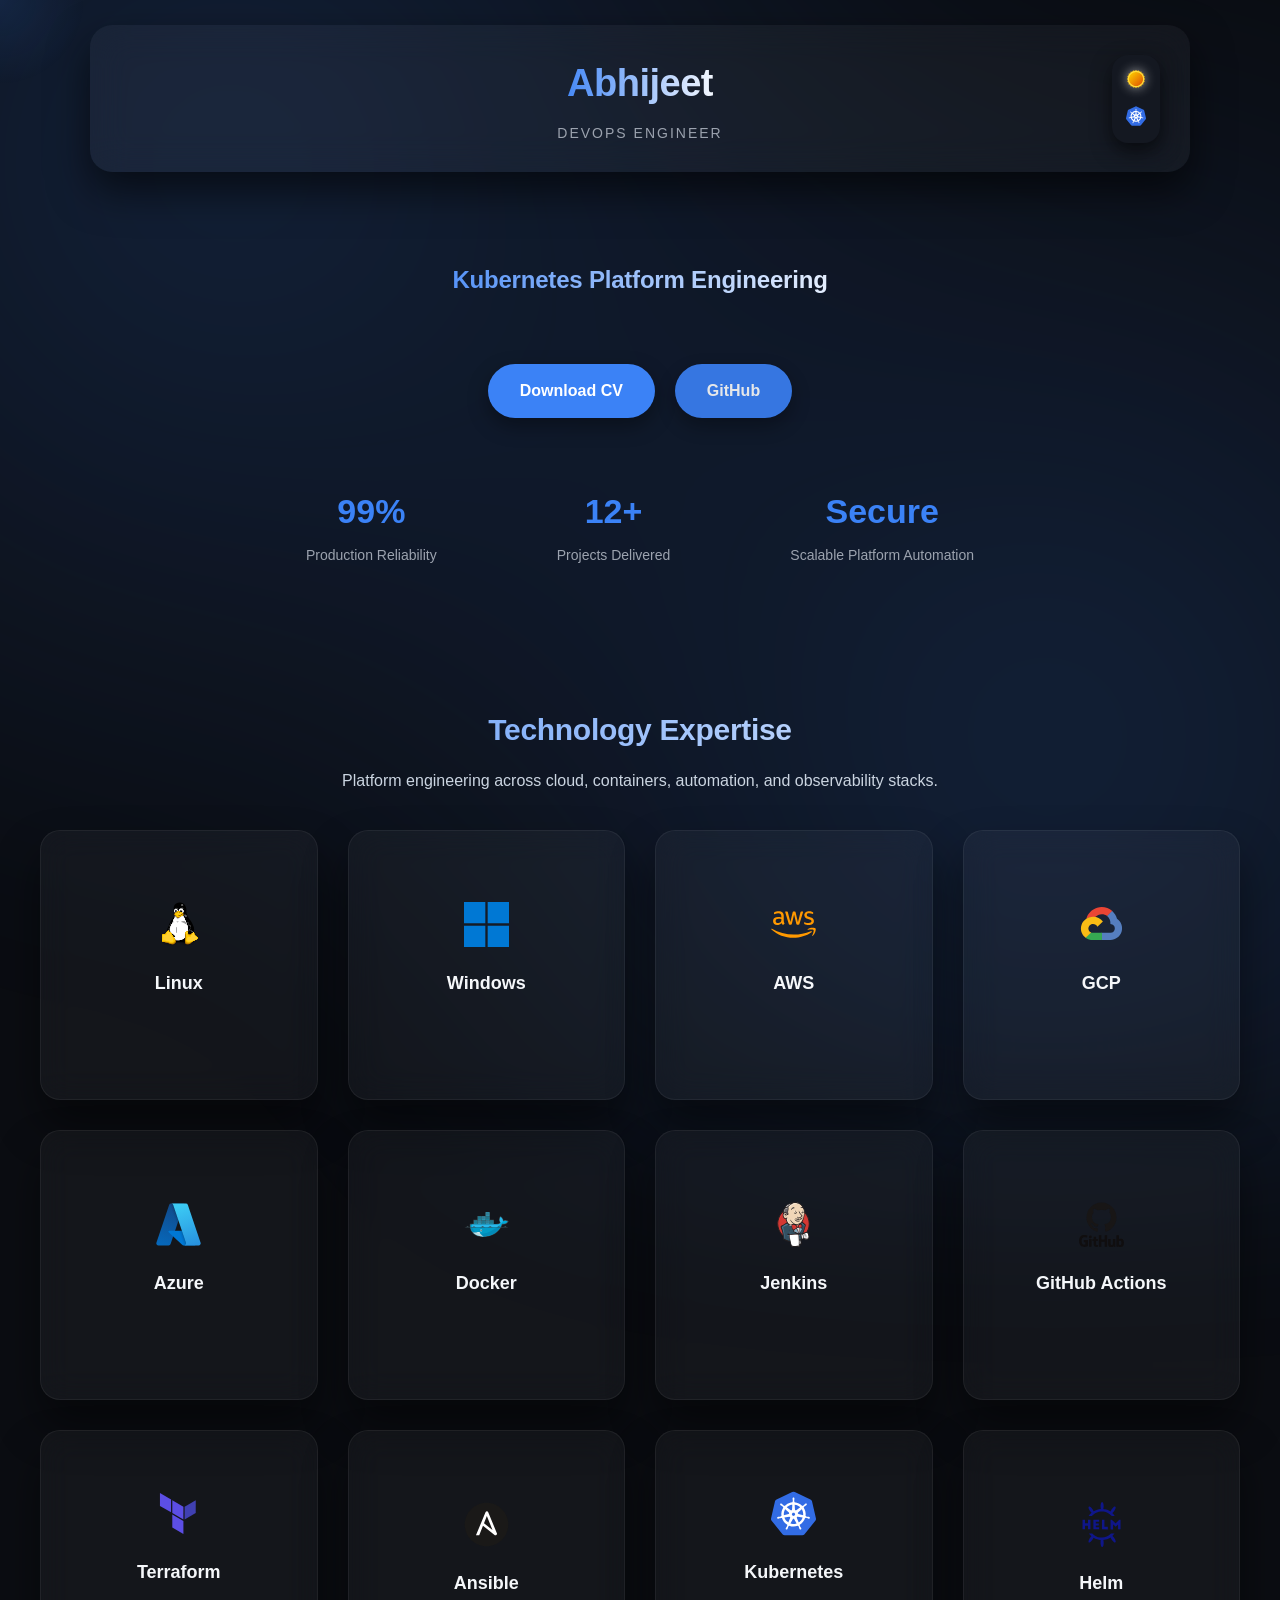
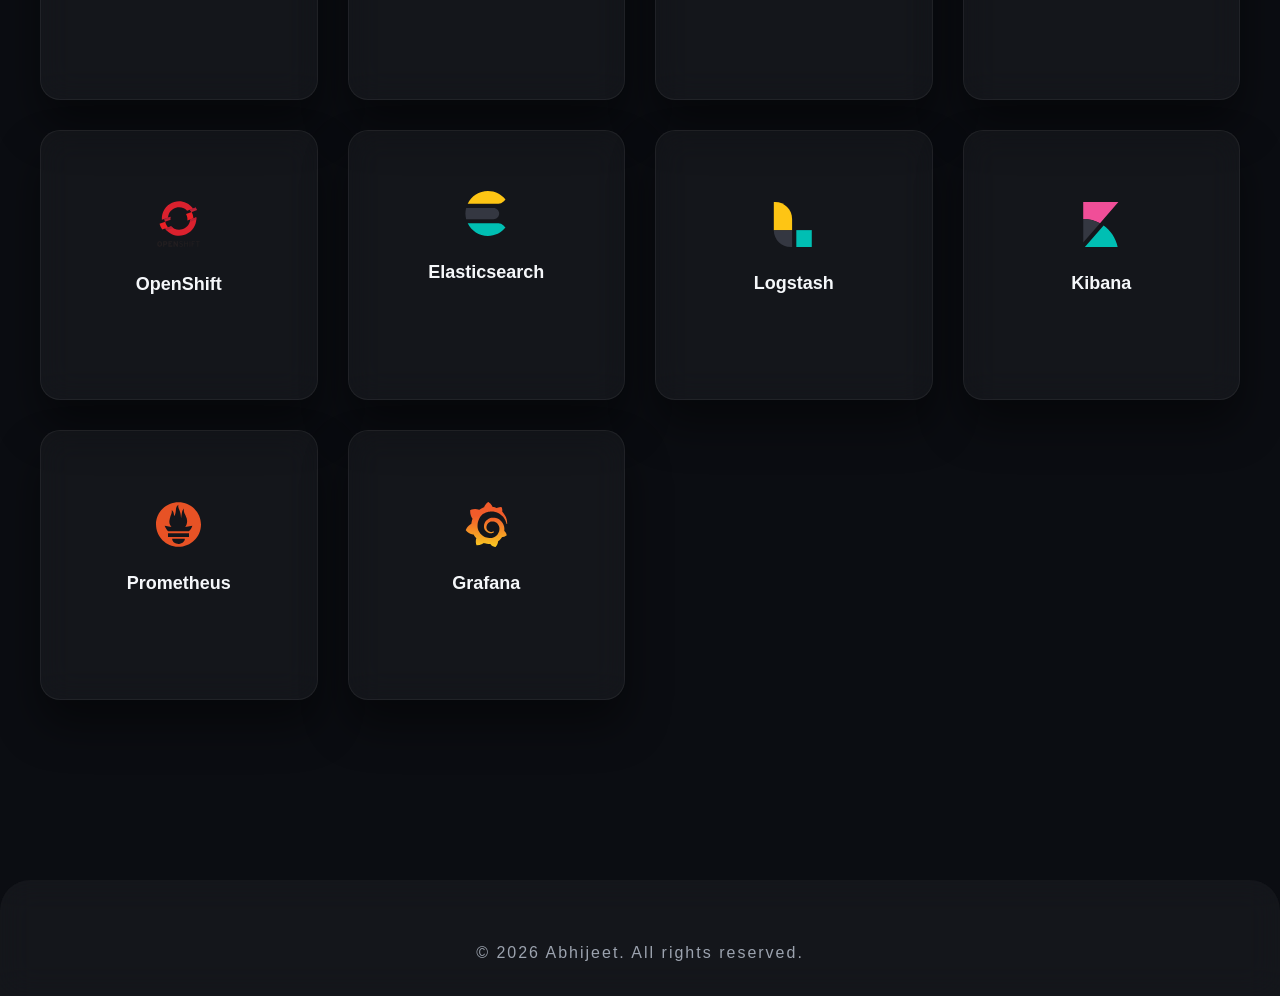
==== index.html @ 671f428a "Update index.html" ====
<!DOCTYPE html>
<html lang="en">
<head>
  <meta charset="UTF-8">
  <title>Abhijeet | DevOps Engineer</title>
  <meta name="viewport" content="width=device-width, initial-scale=1.0">
  <meta name="description"
    content="Mid-Level DevOps Engineer specializing in Secure & Scalable Platform Automation, Kubernetes, OpenShift, and AWS.">
  <!-- Theme Color -->
  <meta name="theme-color" content="#0b0d12">
  <!-- Font Optimization -->
  <link rel="preconnect" href="https://fonts.googleapis.com">
  <link rel="preconnect" href="https://fonts.gstatic.com" crossorigin>
  <link href="https://fonts.googleapis.com/css2?family=Space+Grotesk:wght@500;600;700&family=Inter:wght@400;500;600&display=swap" rel="stylesheet">
  <link rel="stylesheet" href="style.css">
</head>
<body>

  <!-- Cursor Glow -->
  <div class="cursor-glow"></div>

  <!-- ================= HEADER ================= -->
 <header class="navbar">
  <div class="header-glass header-center">

    <div class="brand">
      <h1>Abhijeet</h1>
      <p class="designation">DevOps Engineer</p>
    </div>

    <div class="toggle-capsule">
      <button id="themeToggle" aria-label="Toggle Theme">
      <img id="themeIcon" src="assets/icons/sun.svg" alt="Theme Icon">
    </button>

      <button id="accentToggle" aria-label="Toggle Accent">
        <img id="accentIcon" src="assets/icons/kubernetes.svg" alt="Accent Theme">
      </button>
    </div>

  </div>
</header>

  <!-- ================= MAIN ================= -->
  <main>

    <!-- HERO -->
    <section class="hero">
      <div class="hero-inner">

        <h2 id="typing"></h2>

        <p class="hero-sub">
         <span id="dynamicTagline"></span>
        </p>

        <div class="cta">
          <a href="resume.pdf" class="btn primary" download>Download CV</a>
          <a href="https://github.com/jgd-abhi"
             target="_blank"
             rel="noopener noreferrer"
             class="btn secondary">
            GitHub
          </a>
        </div>

        <div class="stats">
          <div class="stat">
            <h3>99%</h3>
            <span>Production Reliability</span>
          </div>

          <div class="stat">
            <h3>12+</h3>
            <span>Projects Delivered</span>
          </div>

          <div class="stat">
            <h3>Secure</h3>
            <span>Scalable Platform Automation</span>
          </div>
        </div>

      </div>
    </section>

    <!-- ================= TECHNOLOGY SECTION ================= -->
    <section class="tech-section">
      <h2>Technology Expertise</h2>
        <p class="tech-intro">
          Platform engineering across cloud, containers, automation, and observability stacks.
        </p>

      <div class="tech-grid">

        <!-- TEMPLATE STRUCTURE USED FOR ALL CARDS -->

        <!-- Linux -->
        <div class="tech-card">
          <div class="card-inner">
            <div class="card-front">
              <img src="assets/icons/linux.svg" alt="Linux">
              <h3>Linux</h3>
              <p class="tagline">Hardened infrastructure backbone</p>
            </div>
            <div class="card-back">
              <ul>
                <li>Enterprise system hardening</li>
                <li>Shell automation scripting</li>
                <li>Service & process management</li>
                <li>Performance optimization</li>
                <li>Log troubleshooting & monitoring</li>
              </ul>
            </div>
          </div>
        </div>

        <!-- Windows -->
        <div class="tech-card">
          <div class="card-inner">
            <div class="card-front">
              <img src="assets/icons/windows.svg" alt="Windows">
              <h3>Windows</h3>
              <p class="tagline">Hybrid infrastructure operations</p>
            </div>
            <div class="card-back">
              <ul>
                <li>Windows Server management</li>
                <li>PowerShell automation</li>
                <li>Patch & update lifecycle</li>
                <li>Active Directory fundamentals</li>
                <li>Network configuration</li>
              </ul>
            </div>
          </div>
        </div>

        <!-- AWS -->
        <div class="tech-card">
          <div class="card-inner">
            <div class="card-front">
              <img src="assets/icons/aws.svg" alt="AWS">
              <h3>AWS</h3>
              <p class="tagline">Cloud-native HA architecture</p>
            </div>
            <div class="card-back">
              <ul>
                <li>VPC & networking design</li>
                <li>EC2 autoscaling</li>
                <li>IAM least privilege model</li>
                <li>Load balancers & HA</li>
                <li>RDS performance tuning</li>
              </ul>
            </div>
          </div>
        </div>

        <!-- GCP -->
        <div class="tech-card">
          <div class="card-inner">
            <div class="card-front">
              <img src="assets/icons/gcp.svg" alt="GCP">
              <h3>GCP</h3>
              <p class="tagline">Multi-cloud workload exposure</p>
            </div>
            <div class="card-back">
              <ul>
                <li>Compute Engine provisioning</li>
                <li>IAM policies & roles</li>
                <li>Firewall rule configuration</li>
                <li>Container workloads</li>
                <li>Hybrid integrations</li>
              </ul>
            </div>
          </div>
        </div>

        <!-- Azure -->
        <div class="tech-card">
          <div class="card-inner">
            <div class="card-front">
              <img src="assets/icons/azure.svg" alt="Azure">
              <h3>Azure</h3>
              <p class="tagline">Enterprise cloud services</p>
            </div>
            <div class="card-back">
              <ul>
                <li>Virtual Machine deployment</li>
                <li>Resource group management</li>
                <li>Networking fundamentals</li>
                <li>Hybrid architecture exposure</li>
                <li>Cloud service integrations</li>
              </ul>
            </div>
          </div>
        </div>

        <!-- Docker -->
        <div class="tech-card">
          <div class="card-inner">
            <div class="card-front">
              <img src="assets/icons/docker.svg" alt="Docker">
              <h3>Docker</h3>
              <p class="tagline">Container runtime standardization</p>
            </div>
            <div class="card-back">
              <ul>
                <li>Multi-stage builds</li>
                <li>Image optimization</li>
                <li>Private registry integration</li>
                <li>Container networking</li>
                <li>Debugging containerized workloads</li>
              </ul>
            </div>
          </div>
        </div>

        <!-- Jenkins -->
        <div class="tech-card">
          <div class="card-inner">
            <div class="card-front">
              <img src="assets/icons/jenkins.svg" alt="Jenkins">
              <h3>Jenkins</h3>
              <p class="tagline">CI/CD pipeline orchestration</p>
            </div>
            <div class="card-back">
              <ul>
                <li>Jenkinsfile pipelines</li>
                <li>Plugin ecosystem integration</li>
                <li>Credential management</li>
                <li>Build automation</li>
                <li>Deployment workflows</li>
              </ul>
            </div>
          </div>
        </div>

        <!-- GitHub Actions -->
        <div class="tech-card">
          <div class="card-inner">
            <div class="card-front">
              <img src="assets/icons/github.svg" alt="GitHub Actions">
              <h3>GitHub Actions</h3>
              <p class="tagline">Cloud-native automation workflows</p>
            </div>
            <div class="card-back">
              <ul>
                <li>Workflow YAML design</li>
                <li>STG → PROD promotion logic</li>
                <li>Secrets management</li>
                <li>Branch-based triggers</li>
                <li>Reusable workflow modules</li>
              </ul>
            </div>
          </div>
        </div>

        <!-- Terraform -->
        <div class="tech-card">
          <div class="card-inner">
            <div class="card-front">
              <img src="assets/icons/terraform.svg" alt="Terraform">
              <h3>Terraform</h3>
              <p class="tagline">Infrastructure as Code modular design</p>
            </div>
            <div class="card-back">
              <ul>
                <li>Reusable module architecture</li>
                <li>Remote state management</li>
                <li>Multi-environment configuration</li>
                <li>Cloud resource provisioning</li>
                <li>Secure resource lifecycle</li>
              </ul>
            </div>
          </div>
        </div>

                <!-- Ansible -->
        <div class="tech-card">
          <div class="card-inner">
            <div class="card-front">
              <img src="assets/icons/ansible.svg" alt="Ansible">
              <h3>Ansible</h3>
              <p class="tagline">Agentless configuration management</p>
            </div>
            <div class="card-back">
              <ul>
                <li>Playbook-driven automation</li>
                <li>Inventory-based orchestration</li>
                <li>Role & module structuring</li>
                <li>Idempotent configuration control</li>
                <li>Server provisioning workflows</li>
              </ul>
            </div>
          </div>
        </div>


        <!-- Kubernetes -->
        <div class="tech-card">
          <div class="card-inner">
            <div class="card-front">
              <img src="assets/icons/kubernetes.svg" alt="Kubernetes">
              <h3>Kubernetes</h3>
              <p class="tagline">Production-grade orchestration platform</p>
            </div>
            <div class="card-back">
              <ul>
                <li>Deployments & services</li>
                <li>Ingress & networking</li>
                <li>RBAC configuration</li>
                <li>Helm releases</li>
                <li>Cluster troubleshooting</li>
              </ul>
            </div>
          </div>
        </div>

        <!-- Helm -->
        <div class="tech-card">
          <div class="card-inner">
            <div class="card-front">
              <img src="assets/icons/helm.svg" alt="Helm">
              <h3>Helm</h3>
              <p class="tagline">Kubernetes package management</p>
            </div>
            <div class="card-back">
              <ul>
                <li>Chart templating</li>
                <li>Release versioning</li>
                <li>Values override strategy</li>
                <li>Environment configs</li>
                <li>Package lifecycle control</li>
              </ul>
            </div>
          </div>
        </div>

        <!-- OpenShift -->
        <div class="tech-card">
          <div class="card-inner">
            <div class="card-front">
              <img src="assets/icons/openshift.svg" alt="OpenShift">
              <h3>OpenShift</h3>
              <p class="tagline">Enterprise Kubernetes with security</p>
            </div>
            <div class="card-back">
              <ul>
                <li>Routes & SCC configuration</li>
                <li>Operator lifecycle management</li>
                <li>Cluster administration</li>
                <li>CI/CD integration</li>
                <li>Security posture awareness</li>
              </ul>
            </div>
          </div>
        </div>
                
                <!-- Elasticsearch -->
        <div class="tech-card">
          <div class="card-inner">
            <div class="card-front">
              <img src="assets/icons/elasticsearch.svg" alt="Elasticsearch">
              <h3>Elasticsearch</h3>
              <p class="tagline">Distributed search & log indexing engine</p>
            </div>
            <div class="card-back">
              <ul>
                <li>Cluster-based log indexing</li>
                <li>Shard & replica configuration</li>
                <li>Index lifecycle management (ILM)</li>
                <li>Query optimization & filtering</li>
                <li>Production log analytics</li>
              </ul>
            </div>
          </div>
        </div>

                <!-- Logstash -->
        <div class="tech-card">
          <div class="card-inner">
            <div class="card-front">
              <img src="assets/icons/logstash.svg" alt="Logstash">
              <h3>Logstash</h3>
              <p class="tagline">Log pipeline processing engine</p>
            </div>
            <div class="card-back">
              <ul>
                <li>Pipeline configuration</li>
                <li>Input/output plugin integration</li>
                <li>Log parsing & transformation</li>
                <li>Filter-based enrichment</li>
                <li>Centralized log forwarding</li>
              </ul>
            </div>
          </div>
        </div>

                <!-- Kibana -->
        <div class="tech-card">
          <div class="card-inner">
            <div class="card-front">
              <img src="assets/icons/kibana.svg" alt="Kibana">
              <h3>Kibana</h3>
              <p class="tagline">Operational log visualization platform</p>
            </div>
            <div class="card-back">
              <ul>
                <li>Custom dashboard creation</li>
                <li>Log search & filtering</li>
                <li>Visualization panels</li>
                <li>Monitoring system behavior</li>
                <li>Production incident analysis</li>
              </ul>
            </div>
          </div>
        </div>


        <!-- Prometheus -->
        <div class="tech-card">
          <div class="card-inner">
            <div class="card-front">
              <img src="assets/icons/prometheus.svg" alt="Prometheus">
              <h3>Prometheus</h3>
              <p class="tagline">Metrics-based monitoring engine</p>
            </div>
            <div class="card-back">
              <ul>
                <li>Time-series metric collection</li>
                <li>Service scraping configuration</li>
                <li>Alertmanager integration</li>
                <li>Kubernetes metrics monitoring</li>
                <li>Performance & resource tracking</li>
              </ul>
            </div>
          </div>
        </div>

        <!-- Grafana -->
        <div class="tech-card">
          <div class="card-inner">
            <div class="card-front">
              <img src="assets/icons/grafana.svg" alt="Grafana">
              <h3>Grafana</h3>
              <p class="tagline">Operational data visualization</p>
            </div>
            <div class="card-back">
              <ul>
                <li>Custom dashboard creation</li>
                <li>Prometheus data source integration</li>
                <li>Production alert visualization</li>
                <li>Cluster performance insights</li>
                <li>Real-time infrastructure analytics</li>
              </ul>
            </div>
          </div>
        </div>

      
    </div>
    </section>

  </main>

  <!-- ================= FOOTER ================= -->
  <footer class="footer">
    <!-- <div class="footer-container">

      <div class="footer-left">
        <h3>Abhijeet</h3>
        <p>DevOps Engineer</p>
      </div>

      <div class="footer-right">
        <a href="resume.pdf" download>Download CV</a>
        <a href="https://github.com/jgd-abhi"
           target="_blank"
           rel="noopener noreferrer">
          GitHub
        </a>
      </div>

    </div> -->

    <div class="footer-bottom">
      <p>© 2026 Abhijeet. All rights reserved.</p>
    </div>
  </footer>

  <!-- JS -->
  <script src="script.js" defer></script>

</body>
</html>
---- style.css ----
/* ================= ROOT THEME VARIABLES ================= */

:root {
  --bg: #0b0d12;
  --card: #141821;
  --glass: rgba(255,255,255,0.04);
  --accent: #3b82f6;
  --text: #f5f7fa;
  --muted: #9ca3af;
  --shadow: rgba(0,0,0,0.6);
}

body.light {
  --bg: #ffffff;
  --card: #f5f7fa;
  --glass: rgba(0,0,0,0.04);
  --text: #111827;
  --muted: #6b7280;
  --shadow: rgba(0,0,0,0.12);
}

/* Push entire content below fixed navbar */
main {
  padding-top: 240px; /* adjust based on header height */
}

/* ================= GLOBAL ================= */

* {
  margin: 0;
  padding: 0;
  box-sizing: border-box;
}

body {
  font-family: 'IBM Plex Sans', sans-serif;
  background: var(--bg);
  color: var(--text);
  transition: background 0.4s ease, color 0.4s ease;
  line-height: 1.6;
  position: relative;
  overflow-x: hidden;
}

body.light .card-front {
  background: rgba(255,255,255,0.65);
  backdrop-filter: blur(14px);
  border: 1px solid rgba(0,0,0,0.05);
}

* {
  transition:
    background 0.3s ease,
    color 0.3s ease,
    border-color 0.3s ease;
}

.tech-card {
  transition:
    transform 0.25s cubic-bezier(.2,.8,.2,1),
    box-shadow 0.25s ease;
}

/* ================= PREMIUM DEPTH BACKGROUND ================= */

body::before {
  content: "";
  position: fixed;
  top: -30%;
  left: -30%;
  width: 160%;
  height: 160%;
  background:
    radial-gradient(circle at 30% 30%, var(--accent) 0%, transparent 45%),
    radial-gradient(circle at 70% 70%, var(--accent) 0%, transparent 45%);
  opacity: 0.18;
  filter: blur(120px);
  animation: gradientShift 18s ease-in-out infinite alternate;
  z-index: -1;
}

@keyframes gradientShift {
  0% { transform: translate(0px, 0px); }
  100% { transform: translate(-60px, 40px); }
}

/* ================= GLASS HEADER ================= */

.navbar {
  position: fixed;
  top: 25px;
  left: 50%;
  transform: translateX(-50%);
  width: 92%;
  max-width: 1100px;
  z-index: 1000;
}

/* ================= CENTERED HEADER ================= */

.header-glass {
  position: relative;
  backdrop-filter: blur(18px);
  background: var(--glass);
  border-radius: 22px;
  padding: 28px 40px;
  display: flex;
  justify-content: center;
  align-items: center;
  box-shadow: 0 18px 40px var(--shadow);
}

.brand {
  text-align: center;
}

/* ================= BRAND NAME ================= */

.brand h1 {
  font-family: 'IBM Plex Sans', sans-serif;
  font-size: 38px;
  font-weight: 700;
  letter-spacing: -0.5px;
}

/* Dark Mode */
body:not(.light) .brand h1 {
  background: linear-gradient(
    90deg,
    var(--accent),
    #ffffff
  );
  -webkit-background-clip: text;
  -webkit-text-fill-color: transparent;
}

/* Light Mode */
body.light .brand h1 {
  background: linear-gradient(
    90deg,
    var(--accent),
    #111827
  );
  -webkit-background-clip: text;
  -webkit-text-fill-color: transparent;
}

.designation {
  margin-top: 8px;
  font-family: 'IBM Plex Sans', sans-serif;
  font-size: 14px;
  letter-spacing: 2px;
  text-transform: uppercase;
  color: var(--muted);
}

/* Toggle fixed right but not affecting center */
.toggle-capsule {
  position: absolute;
  right: 30px;
  display: flex;
  flex-direction: column;
  gap: 12px;
  padding: 12px;
  border-radius: 14px;
  background: var(--card);
  box-shadow: 0 8px 20px var(--shadow);
}

/* ================= TOGGLE ================= */

.toggle-capsule {
  display: flex;
  flex-direction: column;
  gap: 14px;
  padding: 14px;
  border-radius: 16px;
  background: var(--card);
  box-shadow: 0 8px 20px var(--shadow);
}

.toggle-capsule button {
  background: none;
  border: none;
  cursor: poIBM Plex Sans;
  font-size: 12px;
  transition: transform 0.3s ease, filter 0.3s ease;
}

.toggle-capsule button:hover {
  transform: scale(1.15);
  filter: brightness(1.2);
}

.toggle-capsule button:active {
  transform: scale(0.9);
}

.toggle-capsule img {
  width: 20px;
  height: 20px;
  transition: transform 0.3s ease, filter 0.3s ease;
} 

/* ================= THEME ICON ================= */

#themeToggle img {
  width: 20px;
  height: 20px;
  transition: transform 0.3s ease, filter 0.3s ease;
}

body.light #themeToggle img {
  filter: drop-shadow(0 0 6px gold);
}

body:not(.light) #themeToggle img {
  filter: drop-shadow(0 0 6px rgba(255,255,255,0.6));
}

#themeToggle:hover img {
  transform: rotate(20deg) scale(1.1);
}

/* ================= HERO ================= */

.hero {
  padding-bottom: 90px;
  display: flex;
  justify-content: center;
}

.hero-inner {
  max-width: 900px;
  width: 100%;
  text-align: center;
}


.hero h2 {
  font-size: 32px;
  font-weight: 700;
}


/* ================= HERO TAGLINE PREMIUM ================= */

.hero-sub {
  margin-top: 18px;
  height: 45px;                /* lock height */
  display: flex;
  justify-content: center;
  align-items: center;
}

/* ================= HERO TAGLINE ================= */

#dynamicTagline {
  min-width: 520px;
  text-align: center;

  font-family: 'IBM Plex Sans', sans-serif;
  font-size: 24px;
  font-weight: 900;
  letter-spacing: -0.2px;

  opacity: 1;
  transform: translateY(0);
  transition:
    opacity 0.5s ease,
    transform 0.5s cubic-bezier(.2,.8,.2,1);
}

/* Dark Mode */
body:not(.light) #dynamicTagline {
  background: linear-gradient(
    90deg,
    var(--accent),
    #ffffff
  );
  -webkit-background-clip: text;
  -webkit-text-fill-color: transparent;
}

/* Light Mode */
body.light #dynamicTagline {
  background: linear-gradient(
    90deg,
    var(--accent),
    #1f2937
  );
  -webkit-background-clip: text;
  -webkit-text-fill-color: transparent;
}


.cta {
  margin-top: 45px;   /* increased spacing */
  display: flex;
  justify-content: center;
  flex-wrap: wrap;
}
/* ================= BUTTONS ================= */

.btn {
  display: inline-block;
  padding: 14px 32px;
  margin: 16px 10px;

  border-radius: 50px;
  font-weight: 600;
  text-decoration: none;

  backdrop-filter: blur(14px);
  background: rgba(255,255,255,0.06);
  border: 1px solid rgba(255,255,255,0.08);

  transition: all 0.25s ease;

  box-shadow: 0 8px 20px rgba(0,0,0,0.35);
}

/* Filled Accent Button */
.primary {
  background: var(--accent);
  border: none;
  color: #fff;
}

/* Make GitHub also filled */
.secondary {
  background: var(--accent);
  border: none;
  color: #fff;
  opacity: 0.9;
}

.secondary:hover {
  opacity: 1;
}

.btn:hover {
  transform: translateY(-4px);
  box-shadow:
    0 14px 28px rgba(0,0,0,0.45),
    0 0 20px var(--accent);
}

.btn:active {
  transform: translateY(1px);
}

/* 3D Press Effect */
.btn:hover {
  transform: translateY(-6px);
  box-shadow:
    0 18px 0 rgba(0,0,0,0.35),
    0 30px 60px rgba(0,0,0,0.6);
}

.btn:active {
  transform: translateY(6px);
  box-shadow:
    0 4px 0 rgba(0,0,0,0.35),
    0 10px 20px rgba(0,0,0,0.4);
}

/* ================= STATS ================= */

.stats {
  display: flex;
  justify-content: center;
  gap: 120px;
  margin-top: 50px;
  flex-wrap: wrap;
}

.stat h3 {
  font-size: 34px;
  color: var(--accent);
}

.stat span {
  display: block;
  margin-top: 6px;
  font-size: 14px;
  color: var(--muted);
}


/* ================= TECH SECTION ================= */

.tech-section {
  padding: 50px 20px 80px;
  text-align: center;
}

/* ================= TECHNOLOGY HEADING ================= */

.tech-section h2 {
  font-family: 'IBM Plex Sans', sans-serif;
  font-size: 30px;
  font-weight: 700;
  letter-spacing: -0.3px;
  margin-bottom: 14px;
}

/* Dark Mode */
body:not(.light) .tech-section h2 {
  background: linear-gradient(
    90deg,
    var(--accent),
    #ffffff
  );
  -webkit-background-clip: text;
  -webkit-text-fill-color: transparent;
}

/* Light Mode */
body.light .tech-section h2 {
  background: linear-gradient(
    90deg,
    var(--accent),
    #1f2937
  );
  -webkit-background-clip: text;
  -webkit-text-fill-color: transparent;
}


.tech-grid {
  display: grid;
  grid-template-columns: repeat(auto-fit, minmax(230px, 1fr));
  gap: 30px;
  max-width: 1200px;
  margin: auto;
}

/* ================= TECH INTRO ================= */

.tech-intro {
  max-width: 720px;
  margin: 0 auto 36px;

  font-family: 'IBM Plex Sans', sans-serif;
  font-size: 16px;
  font-weight: 500;
  line-height: 1.6;
}

/* Dark Mode */
body:not(.light) .tech-intro {
  color: #cbd5e1;
}

/* Light Mode */
body.light .tech-intro {
  color: #4b5563;
}

/* ================= FLIP CARDS CLEAN FINAL ================= */

.tech-card::after {
  content: "";
  position: absolute;
  inset: 0;
  border-radius: 20px;
  background: linear-gradient(
    120deg,
    transparent,
    rgba(255,255,255,0.08),
    transparent
  );
  opacity: 0;
  transition: opacity 0.4s ease;
}

.tech-card:hover::after {
  opacity: 1;
}

.tech-card {
  perspective: 1400px;
  transform-style: preserve-3d;
  transition: transform 0.2s ease;
}

/* Inner flip container */
.card-inner {
  position: relative;
  width: 100%;
  height: 270px;
  transform-style: preserve-3d;
  transition: transform 0.7s cubic-bezier(.4,.2,.2,1);
}

.tech-card.flip .card-inner {
  transform: rotateY(180deg) scale(1.02);
}


/* Shared face styling */
.card-front,
.card-back {
  position: absolute;
  width: 100%;
  height: 100%;
  padding: 28px;
  border-radius: 20px;
  backface-visibility: hidden;
  -webkit-backface-visibility: hidden;
}

/* FRONT (Glass) */
.card-front {
  display: flex;
  flex-direction: column;
  align-items: center;
  justify-content: center;

  background: rgba(255,255,255,0.04);
  backdrop-filter: blur(16px);
  border: 1px solid rgba(255,255,255,0.06);

  box-shadow: 0 25px 45px rgba(0,0,0,0.45);
}

/* BACK (Solid for readability) */
.card-back {
  transform: rotateY(180deg);
  text-align: left;

  background: var(--card);
  border: 1px solid rgba(255,255,255,0.08);

  box-shadow: 0 35px 60px rgba(0,0,0,0.6);
}

/* Hover lift */
.tech-card:hover .card-front {
  transform: translateY(-12px) rotateX(4deg);
  box-shadow:
    0 35px 60px rgba(0,0,0,0.6),
    0 0 25px var(--accent);
  border-color: var(--accent);
}

/* Icon */
.card-front img {
  width: 45px;
  margin-bottom: 16px;
  animation: floatIcon 4s ease-in-out infinite;
}

.card-front h3 {
  font-size: 18px;
  font-weight: 600;
  margin-top: 6px;
}

/* Tagline */
.tagline {
  margin-top: 10px;
  font-size: 13px;
  color: var(--accent);
  opacity: 0;
  transition: opacity 0.3s ease;
}

.card-front:hover .tagline {
  opacity: 1;
}

.card-back ul {
  padding-left: 18px;
  margin-top: 8px;
}

.card-back li {
  margin-bottom: 10px;
  font-size: 13px;
  line-height: 1.5;
  color: var(--text);
}

/* ================= FOOTER ================= */

.footer {
  padding: 60px 20px 30px;
  margin-top: 100px;
  backdrop-filter: blur(16px);
  background: var(--glass);
  border-radius: 30px 30px 0 0;
  text-align: center;
  font-family: 'IBM Plex Sans', sans-serif;
}

.footer-container {
  display: flex;
  justify-content: space-between;
  max-width: 1100px;
  margin: auto;
  flex-wrap: wrap;
  gap: 30px;
}

.footer-left h3 {
  font-family: 'IBM Plex Sans', sans-serif;
  font-weight: 600;
  font-size: 18px;
}

.footer-left p,
.footer-center p,
.footer-bottom {
  font-size: 16px;
  letter-spacing: 2px;
  color: var(--muted);
}

.footer-right a {
  display: block;
  margin: 6px 0;
  text-decoration: none;
  color: var(--accent);
  font-weight: 600;
}

.footer-right a:hover {
  text-decoration: underline;
}

/* ================= MICRO ANIMATIONS ================= */

@keyframes floatIcon {
  0% { transform: translateY(0px); }
  50% { transform: translateY(-6px); }
  100% { transform: translateY(0px); }
}

@keyframes accentPulse {
  0% { box-shadow: 0 0 0px var(--accent); }
  50% { box-shadow: 0 0 18px var(--accent); }
  100% { box-shadow: 0 0 0px var(--accent); }
}

.glow-accent {
  animation: accentPulse 1.2s ease-in-out;
}

/* ================= CURSOR GLOW ================= */

.cursor-glow {
  position: fixed;
  width: 200px;
  height: 200px;
  border-radius: 50%;
  pointer-events: none;
  background: radial-gradient(circle, var(--accent) 0%, transparent 60%);
  opacity: 0.12;
  transform: translate(-50%, -50%);
  z-index: -1;
}

/* ================= RESPONSIVE ================= */

@media (max-width: 768px) {
  .header-glass {
    flex-direction: column;
    gap: 20px;
  }

  .stats {
    gap: 45px;
  }

  .tech-grid {
    gap: 30px;
  }
}

@media (prefers-reduced-motion: reduce) {
  body::before,
  .card-front img {
    animation: none !important;
  }

  .tech-card {
    transition: none !important;
  }
}
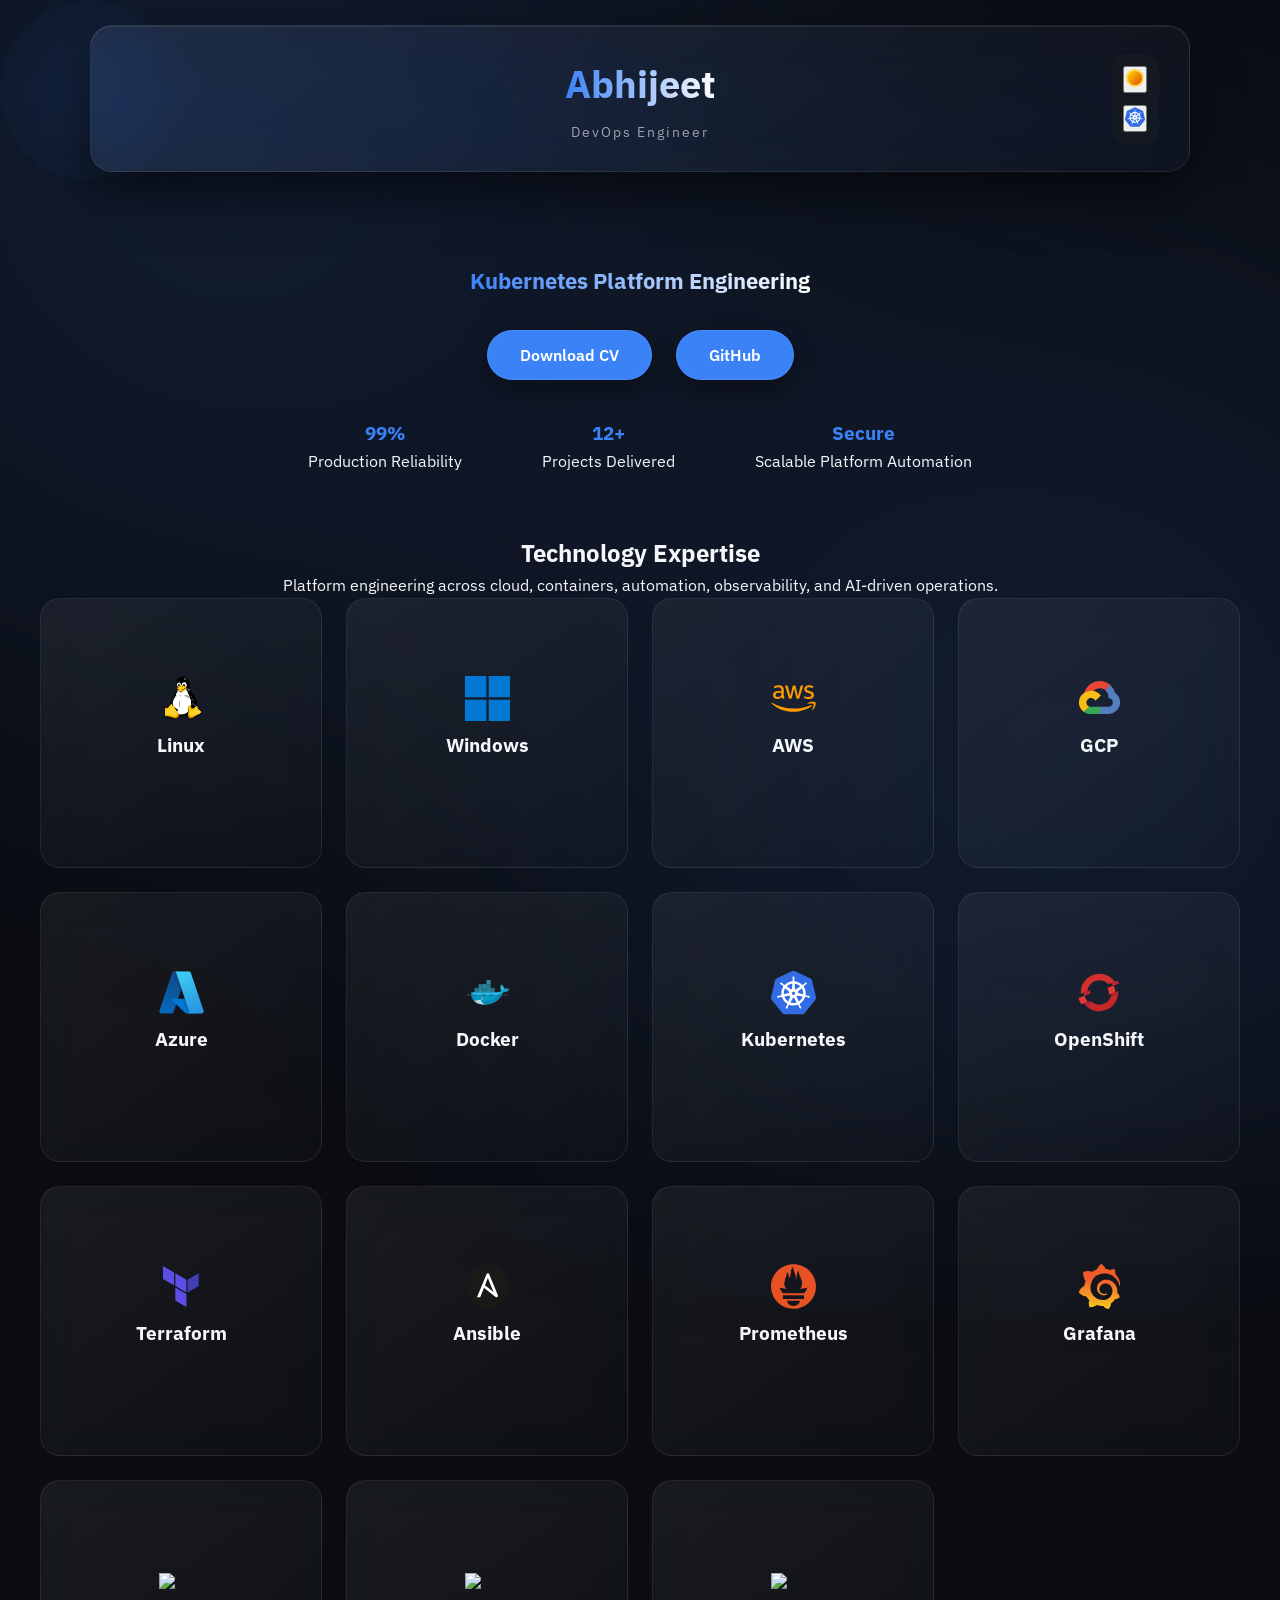
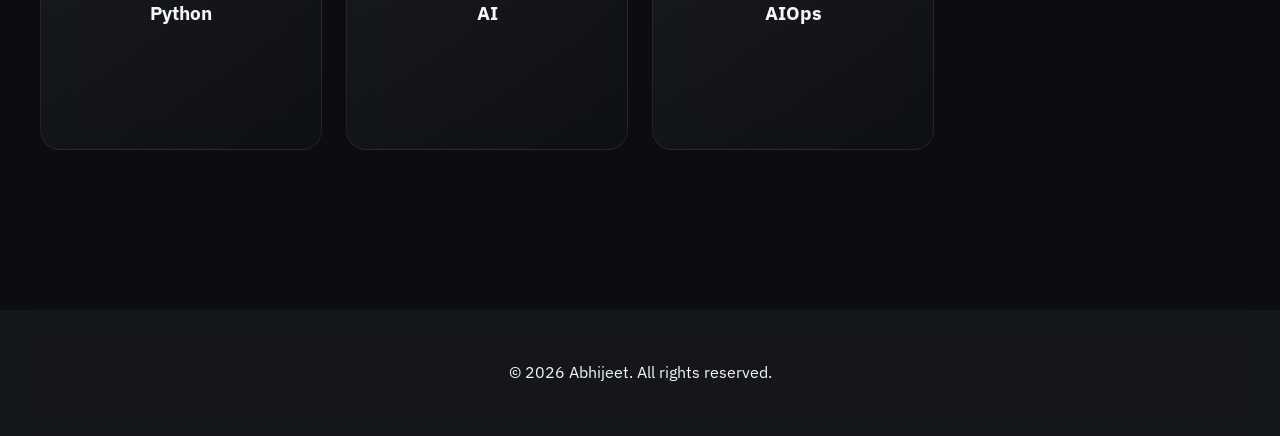
==== commit d709fdcf: "Update index.html" ====
--- a/index.html
+++ b/index.html
@@ -3,43 +3,47 @@
 <head>
   <meta charset="UTF-8">
   <title>Abhijeet | DevOps Engineer</title>
+
   <meta name="viewport" content="width=device-width, initial-scale=1.0">
   <meta name="description"
     content="Mid-Level DevOps Engineer specializing in Secure & Scalable Platform Automation, Kubernetes, OpenShift, and AWS.">
-  <!-- Theme Color -->
+
   <meta name="theme-color" content="#0b0d12">
-  <!-- Font Optimization -->
+
+  <!-- Fonts -->
   <link rel="preconnect" href="https://fonts.googleapis.com">
   <link rel="preconnect" href="https://fonts.gstatic.com" crossorigin>
-  <link href="https://fonts.googleapis.com/css2?family=Space+Grotesk:wght@500;600;700&family=Inter:wght@400;500;600&display=swap" rel="stylesheet">
+  <link href="https://fonts.googleapis.com/css2?family=IBM+Plex+Sans:wght@400;500;600;700&display=swap" rel="stylesheet">
+
   <link rel="stylesheet" href="style.css">
 </head>
+
 <body>
 
   <!-- Cursor Glow -->
   <div class="cursor-glow"></div>
 
   <!-- ================= HEADER ================= -->
- <header class="navbar">
-  <div class="header-glass header-center">
-
-    <div class="brand">
-      <h1>Abhijeet</h1>
-      <p class="designation">DevOps Engineer</p>
+  <header class="navbar">
+    <div class="header-glass">
+
+      <div class="brand">
+        <h1>Abhijeet</h1>
+        <p class="designation">DevOps Engineer</p>
+      </div>
+
+      <div class="toggle-capsule">
+        <button id="themeToggle" aria-label="Toggle Theme">
+          <img id="themeIcon" src="assets/icons/sun.svg" alt="Theme">
+        </button>
+
+        <button id="accentToggle" aria-label="Toggle Accent">
+          <img id="accentIcon" src="assets/icons/kubernetes.svg" alt="Accent">
+        </button>
+      </div>
+
     </div>
-
-    <div class="toggle-capsule">
-      <button id="themeToggle" aria-label="Toggle Theme">
-      <img id="themeIcon" src="assets/icons/sun.svg" alt="Theme Icon">
-    </button>
-
-      <button id="accentToggle" aria-label="Toggle Accent">
-        <img id="accentIcon" src="assets/icons/kubernetes.svg" alt="Accent Theme">
-      </button>
-    </div>
-
-  </div>
-</header>
+  </header>
 
   <!-- ================= MAIN ================= -->
   <main>
@@ -51,11 +55,12 @@
         <h2 id="typing"></h2>
 
         <p class="hero-sub">
-         <span id="dynamicTagline"></span>
+          <span id="dynamicTagline"></span>
         </p>
 
         <div class="cta">
           <a href="resume.pdf" class="btn primary" download>Download CV</a>
+
           <a href="https://github.com/jgd-abhi"
              target="_blank"
              rel="noopener noreferrer"
@@ -84,411 +89,244 @@
       </div>
     </section>
 
-    <!-- ================= TECHNOLOGY SECTION ================= -->
+    <!-- ================= TECHNOLOGY ================= -->
     <section class="tech-section">
       <h2>Technology Expertise</h2>
-        <p class="tech-intro">
-          Platform engineering across cloud, containers, automation, and observability stacks.
-        </p>
+
+      <p class="tech-intro">
+        Platform engineering across cloud, containers, automation, observability, and AI-driven operations.
+      </p>
 
       <div class="tech-grid">
 
-        <!-- TEMPLATE STRUCTURE USED FOR ALL CARDS -->
-
-        <!-- Linux -->
-        <div class="tech-card">
-          <div class="card-inner">
-            <div class="card-front">
-              <img src="assets/icons/linux.svg" alt="Linux">
-              <h3>Linux</h3>
-              <p class="tagline">Hardened infrastructure backbone</p>
-            </div>
-            <div class="card-back">
-              <ul>
-                <li>Enterprise system hardening</li>
-                <li>Shell automation scripting</li>
-                <li>Service & process management</li>
-                <li>Performance optimization</li>
-                <li>Log troubleshooting & monitoring</li>
-              </ul>
-            </div>
-          </div>
-        </div>
-
-        <!-- Windows -->
-        <div class="tech-card">
-          <div class="card-inner">
-            <div class="card-front">
-              <img src="assets/icons/windows.svg" alt="Windows">
-              <h3>Windows</h3>
-              <p class="tagline">Hybrid infrastructure operations</p>
-            </div>
-            <div class="card-back">
-              <ul>
-                <li>Windows Server management</li>
-                <li>PowerShell automation</li>
-                <li>Patch & update lifecycle</li>
-                <li>Active Directory fundamentals</li>
-                <li>Network configuration</li>
-              </ul>
-            </div>
-          </div>
-        </div>
-
-        <!-- AWS -->
-        <div class="tech-card">
-          <div class="card-inner">
-            <div class="card-front">
-              <img src="assets/icons/aws.svg" alt="AWS">
-              <h3>AWS</h3>
-              <p class="tagline">Cloud-native HA architecture</p>
-            </div>
-            <div class="card-back">
-              <ul>
-                <li>VPC & networking design</li>
-                <li>EC2 autoscaling</li>
-                <li>IAM least privilege model</li>
-                <li>Load balancers & HA</li>
-                <li>RDS performance tuning</li>
-              </ul>
-            </div>
-          </div>
-        </div>
-
-        <!-- GCP -->
-        <div class="tech-card">
-          <div class="card-inner">
-            <div class="card-front">
-              <img src="assets/icons/gcp.svg" alt="GCP">
-              <h3>GCP</h3>
-              <p class="tagline">Multi-cloud workload exposure</p>
-            </div>
-            <div class="card-back">
-              <ul>
-                <li>Compute Engine provisioning</li>
-                <li>IAM policies & roles</li>
-                <li>Firewall rule configuration</li>
-                <li>Container workloads</li>
-                <li>Hybrid integrations</li>
-              </ul>
-            </div>
-          </div>
-        </div>
-
-        <!-- Azure -->
-        <div class="tech-card">
-          <div class="card-inner">
-            <div class="card-front">
-              <img src="assets/icons/azure.svg" alt="Azure">
-              <h3>Azure</h3>
-              <p class="tagline">Enterprise cloud services</p>
-            </div>
-            <div class="card-back">
-              <ul>
-                <li>Virtual Machine deployment</li>
-                <li>Resource group management</li>
-                <li>Networking fundamentals</li>
-                <li>Hybrid architecture exposure</li>
-                <li>Cloud service integrations</li>
-              </ul>
-            </div>
-          </div>
-        </div>
-
-        <!-- Docker -->
-        <div class="tech-card">
-          <div class="card-inner">
-            <div class="card-front">
-              <img src="assets/icons/docker.svg" alt="Docker">
-              <h3>Docker</h3>
-              <p class="tagline">Container runtime standardization</p>
-            </div>
-            <div class="card-back">
-              <ul>
-                <li>Multi-stage builds</li>
-                <li>Image optimization</li>
-                <li>Private registry integration</li>
-                <li>Container networking</li>
-                <li>Debugging containerized workloads</li>
-              </ul>
-            </div>
-          </div>
-        </div>
-
-        <!-- Jenkins -->
-        <div class="tech-card">
-          <div class="card-inner">
-            <div class="card-front">
-              <img src="assets/icons/jenkins.svg" alt="Jenkins">
-              <h3>Jenkins</h3>
-              <p class="tagline">CI/CD pipeline orchestration</p>
-            </div>
-            <div class="card-back">
-              <ul>
-                <li>Jenkinsfile pipelines</li>
-                <li>Plugin ecosystem integration</li>
-                <li>Credential management</li>
-                <li>Build automation</li>
-                <li>Deployment workflows</li>
-              </ul>
-            </div>
-          </div>
-        </div>
-
-        <!-- GitHub Actions -->
-        <div class="tech-card">
-          <div class="card-inner">
-            <div class="card-front">
-              <img src="assets/icons/github.svg" alt="GitHub Actions">
-              <h3>GitHub Actions</h3>
-              <p class="tagline">Cloud-native automation workflows</p>
-            </div>
-            <div class="card-back">
-              <ul>
-                <li>Workflow YAML design</li>
-                <li>STG → PROD promotion logic</li>
-                <li>Secrets management</li>
-                <li>Branch-based triggers</li>
-                <li>Reusable workflow modules</li>
-              </ul>
-            </div>
-          </div>
-        </div>
-
-        <!-- Terraform -->
-        <div class="tech-card">
-          <div class="card-inner">
-            <div class="card-front">
-              <img src="assets/icons/terraform.svg" alt="Terraform">
-              <h3>Terraform</h3>
-              <p class="tagline">Infrastructure as Code modular design</p>
-            </div>
-            <div class="card-back">
-              <ul>
-                <li>Reusable module architecture</li>
-                <li>Remote state management</li>
-                <li>Multi-environment configuration</li>
-                <li>Cloud resource provisioning</li>
-                <li>Secure resource lifecycle</li>
-              </ul>
-            </div>
-          </div>
-        </div>
-
-                <!-- Ansible -->
-        <div class="tech-card">
-          <div class="card-inner">
-            <div class="card-front">
-              <img src="assets/icons/ansible.svg" alt="Ansible">
-              <h3>Ansible</h3>
-              <p class="tagline">Agentless configuration management</p>
-            </div>
-            <div class="card-back">
-              <ul>
-                <li>Playbook-driven automation</li>
-                <li>Inventory-based orchestration</li>
-                <li>Role & module structuring</li>
-                <li>Idempotent configuration control</li>
-                <li>Server provisioning workflows</li>
-              </ul>
-            </div>
-          </div>
-        </div>
-
-
-        <!-- Kubernetes -->
-        <div class="tech-card">
-          <div class="card-inner">
-            <div class="card-front">
-              <img src="assets/icons/kubernetes.svg" alt="Kubernetes">
-              <h3>Kubernetes</h3>
-              <p class="tagline">Production-grade orchestration platform</p>
-            </div>
-            <div class="card-back">
-              <ul>
-                <li>Deployments & services</li>
-                <li>Ingress & networking</li>
-                <li>RBAC configuration</li>
-                <li>Helm releases</li>
-                <li>Cluster troubleshooting</li>
-              </ul>
-            </div>
-          </div>
-        </div>
-
-        <!-- Helm -->
-        <div class="tech-card">
-          <div class="card-inner">
-            <div class="card-front">
-              <img src="assets/icons/helm.svg" alt="Helm">
-              <h3>Helm</h3>
-              <p class="tagline">Kubernetes package management</p>
-            </div>
-            <div class="card-back">
-              <ul>
-                <li>Chart templating</li>
-                <li>Release versioning</li>
-                <li>Values override strategy</li>
-                <li>Environment configs</li>
-                <li>Package lifecycle control</li>
-              </ul>
-            </div>
-          </div>
-        </div>
-
-        <!-- OpenShift -->
-        <div class="tech-card">
-          <div class="card-inner">
-            <div class="card-front">
-              <img src="assets/icons/openshift.svg" alt="OpenShift">
-              <h3>OpenShift</h3>
-              <p class="tagline">Enterprise Kubernetes with security</p>
-            </div>
-            <div class="card-back">
-              <ul>
-                <li>Routes & SCC configuration</li>
-                <li>Operator lifecycle management</li>
-                <li>Cluster administration</li>
-                <li>CI/CD integration</li>
-                <li>Security posture awareness</li>
-              </ul>
-            </div>
-          </div>
-        </div>
-                
-                <!-- Elasticsearch -->
-        <div class="tech-card">
-          <div class="card-inner">
-            <div class="card-front">
-              <img src="assets/icons/elasticsearch.svg" alt="Elasticsearch">
-              <h3>Elasticsearch</h3>
-              <p class="tagline">Distributed search & log indexing engine</p>
-            </div>
-            <div class="card-back">
-              <ul>
-                <li>Cluster-based log indexing</li>
-                <li>Shard & replica configuration</li>
-                <li>Index lifecycle management (ILM)</li>
-                <li>Query optimization & filtering</li>
-                <li>Production log analytics</li>
-              </ul>
-            </div>
-          </div>
-        </div>
-
-                <!-- Logstash -->
-        <div class="tech-card">
-          <div class="card-inner">
-            <div class="card-front">
-              <img src="assets/icons/logstash.svg" alt="Logstash">
-              <h3>Logstash</h3>
-              <p class="tagline">Log pipeline processing engine</p>
-            </div>
-            <div class="card-back">
-              <ul>
-                <li>Pipeline configuration</li>
-                <li>Input/output plugin integration</li>
-                <li>Log parsing & transformation</li>
-                <li>Filter-based enrichment</li>
-                <li>Centralized log forwarding</li>
-              </ul>
-            </div>
-          </div>
-        </div>
-
-                <!-- Kibana -->
-        <div class="tech-card">
-          <div class="card-inner">
-            <div class="card-front">
-              <img src="assets/icons/kibana.svg" alt="Kibana">
-              <h3>Kibana</h3>
-              <p class="tagline">Operational log visualization platform</p>
-            </div>
-            <div class="card-back">
-              <ul>
-                <li>Custom dashboard creation</li>
-                <li>Log search & filtering</li>
-                <li>Visualization panels</li>
-                <li>Monitoring system behavior</li>
-                <li>Production incident analysis</li>
-              </ul>
-            </div>
-          </div>
-        </div>
-
-
-        <!-- Prometheus -->
-        <div class="tech-card">
-          <div class="card-inner">
-            <div class="card-front">
-              <img src="assets/icons/prometheus.svg" alt="Prometheus">
-              <h3>Prometheus</h3>
-              <p class="tagline">Metrics-based monitoring engine</p>
-            </div>
-            <div class="card-back">
-              <ul>
-                <li>Time-series metric collection</li>
-                <li>Service scraping configuration</li>
-                <li>Alertmanager integration</li>
-                <li>Kubernetes metrics monitoring</li>
-                <li>Performance & resource tracking</li>
-              </ul>
-            </div>
-          </div>
-        </div>
-
-        <!-- Grafana -->
-        <div class="tech-card">
-          <div class="card-inner">
-            <div class="card-front">
-              <img src="assets/icons/grafana.svg" alt="Grafana">
-              <h3>Grafana</h3>
-              <p class="tagline">Operational data visualization</p>
-            </div>
-            <div class="card-back">
-              <ul>
-                <li>Custom dashboard creation</li>
-                <li>Prometheus data source integration</li>
-                <li>Production alert visualization</li>
-                <li>Cluster performance insights</li>
-                <li>Real-time infrastructure analytics</li>
-              </ul>
-            </div>
-          </div>
-        </div>
-
-      
-    </div>
+        <!-- ===== SYSTEM ===== -->
+        <div class="tech-card"><div class="card-inner">
+          <div class="card-front">
+            <img src="assets/icons/linux.svg"><h3>Linux</h3>
+            <p class="tagline">Infrastructure backbone</p>
+          </div>
+          <div class="card-back">
+            <ul>
+              <li>System hardening</li><li>Shell scripting</li>
+              <li>Process mgmt</li><li>Performance tuning</li>
+              <li>Log debugging</li>
+            </ul>
+          </div>
+        </div></div>
+
+        <div class="tech-card"><div class="card-inner">
+          <div class="card-front">
+            <img src="assets/icons/windows.svg"><h3>Windows</h3>
+            <p class="tagline">Hybrid infra ops</p>
+          </div>
+          <div class="card-back">
+            <ul>
+              <li>Server mgmt</li><li>PowerShell</li>
+              <li>Patch lifecycle</li><li>AD basics</li>
+              <li>Networking</li>
+            </ul>
+          </div>
+        </div></div>
+
+        <!-- ===== CLOUD ===== -->
+        <div class="tech-card"><div class="card-inner">
+          <div class="card-front">
+            <img src="assets/icons/aws.svg"><h3>AWS</h3>
+            <p class="tagline">HA cloud infra</p>
+          </div>
+          <div class="card-back">
+            <ul>
+              <li>VPC design</li><li>EC2 autoscaling</li>
+              <li>IAM security</li><li>Load balancing</li>
+              <li>RDS tuning</li>
+            </ul>
+          </div>
+        </div></div>
+
+        <div class="tech-card"><div class="card-inner">
+          <div class="card-front">
+            <img src="assets/icons/gcp.svg"><h3>GCP</h3>
+            <p class="tagline">Multi-cloud exposure</p>
+          </div>
+          <div class="card-back">
+            <ul>
+              <li>Compute Engine</li><li>IAM roles</li>
+              <li>Firewall rules</li><li>Containers</li>
+              <li>Hybrid infra</li>
+            </ul>
+          </div>
+        </div></div>
+
+        <div class="tech-card"><div class="card-inner">
+          <div class="card-front">
+            <img src="assets/icons/azure.svg"><h3>Azure</h3>
+            <p class="tagline">Enterprise cloud</p>
+          </div>
+          <div class="card-back">
+            <ul>
+              <li>VM deployment</li><li>Resource groups</li>
+              <li>Networking</li><li>Hybrid setups</li>
+              <li>Integrations</li>
+            </ul>
+          </div>
+        </div></div>
+
+        <!-- ===== DEVOPS ===== -->
+        <div class="tech-card"><div class="card-inner">
+          <div class="card-front">
+            <img src="assets/icons/docker.svg"><h3>Docker</h3>
+            <p class="tagline">Container standard</p>
+          </div>
+          <div class="card-back">
+            <ul>
+              <li>Image builds</li><li>Optimization</li>
+              <li>Registry</li><li>Networking</li>
+              <li>Debugging</li>
+            </ul>
+          </div>
+        </div></div>
+
+        <div class="tech-card"><div class="card-inner">
+          <div class="card-front">
+            <img src="assets/icons/kubernetes.svg"><h3>Kubernetes</h3>
+            <p class="tagline">Orchestration core</p>
+          </div>
+          <div class="card-back">
+            <ul>
+              <li>Deployments</li><li>Ingress</li>
+              <li>RBAC</li><li>Helm</li>
+              <li>Troubleshooting</li>
+            </ul>
+          </div>
+        </div></div>
+
+        <div class="tech-card"><div class="card-inner">
+          <div class="card-front">
+            <img src="assets/icons/openshift.svg"><h3>OpenShift</h3>
+            <p class="tagline">Enterprise K8s</p>
+          </div>
+          <div class="card-back">
+            <ul>
+              <li>Routes</li><li>Operators</li>
+              <li>Security</li><li>Cluster admin</li>
+              <li>CI/CD</li>
+            </ul>
+          </div>
+        </div></div>
+
+        <!-- ===== IaC ===== -->
+        <div class="tech-card"><div class="card-inner">
+          <div class="card-front">
+            <img src="assets/icons/terraform.svg"><h3>Terraform</h3>
+            <p class="tagline">Infrastructure as Code</p>
+          </div>
+          <div class="card-back">
+            <ul>
+              <li>Modules</li><li>Remote state</li>
+              <li>Env configs</li><li>Provisioning</li>
+              <li>Lifecycle mgmt</li>
+            </ul>
+          </div>
+        </div></div>
+
+        <div class="tech-card"><div class="card-inner">
+          <div class="card-front">
+            <img src="assets/icons/ansible.svg"><h3>Ansible</h3>
+            <p class="tagline">Config automation</p>
+          </div>
+          <div class="card-back">
+            <ul>
+              <li>Playbooks</li><li>Inventory</li>
+              <li>Roles</li><li>Idempotency</li>
+              <li>Provisioning</li>
+            </ul>
+          </div>
+        </div></div>
+
+        <!-- ===== MONITORING ===== -->
+        <div class="tech-card"><div class="card-inner">
+          <div class="card-front">
+            <img src="assets/icons/prometheus.svg"><h3>Prometheus</h3>
+            <p class="tagline">Metrics monitoring</p>
+          </div>
+          <div class="card-back">
+            <ul>
+              <li>Scraping</li><li>Alerts</li>
+              <li>K8s metrics</li><li>Time-series</li>
+              <li>Performance</li>
+            </ul>
+          </div>
+        </div></div>
+
+        <div class="tech-card"><div class="card-inner">
+          <div class="card-front">
+            <img src="assets/icons/grafana.svg"><h3>Grafana</h3>
+            <p class="tagline">Visualization</p>
+          </div>
+          <div class="card-back">
+            <ul>
+              <li>Dashboards</li><li>Alerts</li>
+              <li>Prometheus</li><li>Insights</li>
+              <li>Analytics</li>
+            </ul>
+          </div>
+        </div></div>
+
+        <!-- ===== NEW STACK ===== -->
+        <div class="tech-card"><div class="card-inner">
+          <div class="card-front">
+            <img src="assets/icons/python.svg"><h3>Python</h3>
+            <p class="tagline">Automation backbone</p>
+          </div>
+          <div class="card-back">
+            <ul>
+              <li>Scripting</li><li>Automation</li>
+              <li>APIs</li><li>CI tools</li>
+              <li>Log parsing</li>
+            </ul>
+          </div>
+        </div></div>
+
+        <div class="tech-card"><div class="card-inner">
+          <div class="card-front">
+            <img src="assets/icons/ai.svg"><h3>AI</h3>
+            <p class="tagline">Intelligent ops</p>
+          </div>
+          <div class="card-back">
+            <ul>
+              <li>LLM workflows</li><li>Prompting</li>
+              <li>Automation</li><li>Debug assist</li>
+              <li>Tooling</li>
+            </ul>
+          </div>
+        </div></div>
+
+        <div class="tech-card"><div class="card-inner">
+          <div class="card-front">
+            <img src="assets/icons/aiops.svg"><h3>AIOps</h3>
+            <p class="tagline">AI-driven monitoring</p>
+          </div>
+          <div class="card-back">
+            <ul>
+              <li>Anomaly detection</li><li>Event correlation</li>
+              <li>Alert reduction</li><li>Predictive ops</li>
+              <li>Insights</li>
+            </ul>
+          </div>
+        </div></div>
+
+      </div>
     </section>
 
   </main>
 
   <!-- ================= FOOTER ================= -->
   <footer class="footer">
-    <!-- <div class="footer-container">
-
-      <div class="footer-left">
-        <h3>Abhijeet</h3>
-        <p>DevOps Engineer</p>
-      </div>
-
-      <div class="footer-right">
-        <a href="resume.pdf" download>Download CV</a>
-        <a href="https://github.com/jgd-abhi"
-           target="_blank"
-           rel="noopener noreferrer">
-          GitHub
-        </a>
-      </div>
-
-    </div> -->
-
     <div class="footer-bottom">
       <p>© 2026 Abhijeet. All rights reserved.</p>
     </div>
   </footer>
 
-  <!-- JS -->
   <script src="script.js" defer></script>
 
 </body>
--- a/style.css
+++ b/style.css
@@ -19,11 +19,6 @@
   --shadow: rgba(0,0,0,0.12);
 }
 
-/* Push entire content below fixed navbar */
-main {
-  padding-top: 240px; /* adjust based on header height */
-}
-
 /* ================= GLOBAL ================= */
 
 * {
@@ -36,55 +31,36 @@
   font-family: 'IBM Plex Sans', sans-serif;
   background: var(--bg);
   color: var(--text);
+  line-height: 1.6;
+  overflow-x: hidden;
   transition: background 0.4s ease, color 0.4s ease;
-  line-height: 1.6;
-  position: relative;
-  overflow-x: hidden;
-}
-
-body.light .card-front {
-  background: rgba(255,255,255,0.65);
-  backdrop-filter: blur(14px);
-  border: 1px solid rgba(0,0,0,0.05);
-}
-
-* {
-  transition:
-    background 0.3s ease,
-    color 0.3s ease,
-    border-color 0.3s ease;
-}
-
-.tech-card {
-  transition:
-    transform 0.25s cubic-bezier(.2,.8,.2,1),
-    box-shadow 0.25s ease;
-}
-
-/* ================= PREMIUM DEPTH BACKGROUND ================= */
+}
+
+main {
+  padding-top: 240px;
+}
+
+/* ================= BACKGROUND ================= */
 
 body::before {
   content: "";
   position: fixed;
-  top: -30%;
-  left: -30%;
-  width: 160%;
-  height: 160%;
+  inset: -30%;
   background:
-    radial-gradient(circle at 30% 30%, var(--accent) 0%, transparent 45%),
-    radial-gradient(circle at 70% 70%, var(--accent) 0%, transparent 45%);
-  opacity: 0.18;
+    radial-gradient(circle at 30% 30%, var(--accent), transparent 45%),
+    radial-gradient(circle at 70% 70%, var(--accent), transparent 45%);
+  opacity: 0.15;
   filter: blur(120px);
-  animation: gradientShift 18s ease-in-out infinite alternate;
+  animation: moveBg 18s infinite alternate ease-in-out;
   z-index: -1;
 }
 
-@keyframes gradientShift {
-  0% { transform: translate(0px, 0px); }
-  100% { transform: translate(-60px, 40px); }
-}
-
-/* ================= GLASS HEADER ================= */
+@keyframes moveBg {
+  from { transform: translate(0,0); }
+  to { transform: translate(-60px,40px); }
+}
+
+/* ================= NAVBAR ================= */
 
 .navbar {
   position: fixed;
@@ -96,65 +72,69 @@
   z-index: 1000;
 }
 
-/* ================= CENTERED HEADER ================= */
+/* ================= GLASS HEADER ================= */
 
 .header-glass {
   position: relative;
-  backdrop-filter: blur(18px);
-  background: var(--glass);
+  padding: 28px 40px;
+
+  display: flex;
+  justify-content: center;
+  align-items: center;
+
   border-radius: 22px;
-  padding: 28px 40px;
-  display: flex;
-  justify-content: center;
-  align-items: center;
-  box-shadow: 0 18px 40px var(--shadow);
-}
+
+  background: linear-gradient(
+    145deg,
+    rgba(255,255,255,0.08),
+    rgba(255,255,255,0.02)
+  );
+
+  backdrop-filter: blur(20px) saturate(160%);
+  border: 1px solid rgba(255,255,255,0.08);
+
+  box-shadow:
+    inset 0 1px 0 rgba(255,255,255,0.08),
+    0 20px 50px rgba(0,0,0,0.55);
+}
+
+body.light .header-glass {
+  background: rgba(255,255,255,0.7);
+  border: 1px solid rgba(0,0,0,0.05);
+}
+
+/* ================= BRAND ================= */
 
 .brand {
   text-align: center;
 }
 
-/* ================= BRAND NAME ================= */
-
 .brand h1 {
-  font-family: 'IBM Plex Sans', sans-serif;
   font-size: 38px;
   font-weight: 700;
-  letter-spacing: -0.5px;
-}
-
-/* Dark Mode */
+}
+
 body:not(.light) .brand h1 {
-  background: linear-gradient(
-    90deg,
-    var(--accent),
-    #ffffff
-  );
+  background: linear-gradient(90deg, var(--accent), #fff);
   -webkit-background-clip: text;
   -webkit-text-fill-color: transparent;
 }
 
-/* Light Mode */
 body.light .brand h1 {
-  background: linear-gradient(
-    90deg,
-    var(--accent),
-    #111827
-  );
+  background: linear-gradient(90deg, var(--accent), #111);
   -webkit-background-clip: text;
   -webkit-text-fill-color: transparent;
 }
 
 .designation {
-  margin-top: 8px;
-  font-family: 'IBM Plex Sans', sans-serif;
+  margin-top: 6px;
   font-size: 14px;
   letter-spacing: 2px;
-  text-transform: uppercase;
   color: var(--muted);
 }
 
-/* Toggle fixed right but not affecting center */
+/* ================= TOGGLE ================= */
+
 .toggle-capsule {
   position: absolute;
   right: 30px;
@@ -164,205 +144,80 @@
   padding: 12px;
   border-radius: 14px;
   background: var(--card);
-  box-shadow: 0 8px 20px var(--shadow);
-}
-
-/* ================= TOGGLE ================= */
-
-.toggle-capsule {
-  display: flex;
-  flex-direction: column;
-  gap: 14px;
-  padding: 14px;
-  border-radius: 16px;
-  background: var(--card);
-  box-shadow: 0 8px 20px var(--shadow);
-}
-
-.toggle-capsule button {
-  background: none;
-  border: none;
-  cursor: poIBM Plex Sans;
-  font-size: 12px;
-  transition: transform 0.3s ease, filter 0.3s ease;
-}
-
-.toggle-capsule button:hover {
-  transform: scale(1.15);
-  filter: brightness(1.2);
-}
-
-.toggle-capsule button:active {
-  transform: scale(0.9);
 }
 
 .toggle-capsule img {
   width: 20px;
-  height: 20px;
-  transition: transform 0.3s ease, filter 0.3s ease;
-} 
-
-/* ================= THEME ICON ================= */
-
-#themeToggle img {
-  width: 20px;
-  height: 20px;
-  transition: transform 0.3s ease, filter 0.3s ease;
-}
-
-body.light #themeToggle img {
-  filter: drop-shadow(0 0 6px gold);
-}
-
-body:not(.light) #themeToggle img {
-  filter: drop-shadow(0 0 6px rgba(255,255,255,0.6));
-}
-
-#themeToggle:hover img {
-  transform: rotate(20deg) scale(1.1);
 }
 
 /* ================= HERO ================= */
 
 .hero {
-  padding-bottom: 90px;
-  display: flex;
-  justify-content: center;
+  display: flex;
+  justify-content: center;
+  text-align: center;
 }
 
 .hero-inner {
   max-width: 900px;
   width: 100%;
-  text-align: center;
-}
-
-
-.hero h2 {
-  font-size: 32px;
-  font-weight: 700;
-}
-
-
-/* ================= HERO TAGLINE PREMIUM ================= */
+}
 
 .hero-sub {
   margin-top: 18px;
-  height: 45px;                /* lock height */
-  display: flex;
-  justify-content: center;
+  height: 45px;
+  display: flex;
   align-items: center;
-}
-
-/* ================= HERO TAGLINE ================= */
+  justify-content: center;
+}
 
 #dynamicTagline {
-  min-width: 520px;
-  text-align: center;
-
-  font-family: 'IBM Plex Sans', sans-serif;
-  font-size: 24px;
-  font-weight: 900;
-  letter-spacing: -0.2px;
-
-  opacity: 1;
-  transform: translateY(0);
-  transition:
-    opacity 0.5s ease,
-    transform 0.5s cubic-bezier(.2,.8,.2,1);
-}
-
-/* Dark Mode */
+  font-size: 22px;
+  font-weight: 700;
+  transition: opacity 0.5s ease;
+}
+
 body:not(.light) #dynamicTagline {
-  background: linear-gradient(
-    90deg,
-    var(--accent),
-    #ffffff
-  );
+  background: linear-gradient(90deg, var(--accent), #fff);
   -webkit-background-clip: text;
   -webkit-text-fill-color: transparent;
 }
 
-/* Light Mode */
 body.light #dynamicTagline {
-  background: linear-gradient(
-    90deg,
-    var(--accent),
-    #1f2937
-  );
+  background: linear-gradient(90deg, var(--accent), #222);
   -webkit-background-clip: text;
   -webkit-text-fill-color: transparent;
 }
 
+/* ================= BUTTONS ================= */
 
 .cta {
-  margin-top: 45px;   /* increased spacing */
-  display: flex;
-  justify-content: center;
-  flex-wrap: wrap;
-}
-/* ================= BUTTONS ================= */
+  margin-top: 40px;
+}
 
 .btn {
-  display: inline-block;
   padding: 14px 32px;
-  margin: 16px 10px;
-
+  margin: 10px;
   border-radius: 50px;
+  text-decoration: none;
   font-weight: 600;
-  text-decoration: none;
 
   backdrop-filter: blur(14px);
   background: rgba(255,255,255,0.06);
   border: 1px solid rgba(255,255,255,0.08);
 
-  transition: all 0.25s ease;
-
-  box-shadow: 0 8px 20px rgba(0,0,0,0.35);
-}
-
-/* Filled Accent Button */
-.primary {
-  background: var(--accent);
-  border: none;
-  color: #fff;
-}
-
-/* Make GitHub also filled */
+  box-shadow: 0 10px 25px rgba(0,0,0,0.35);
+  transition: 0.25s ease;
+}
+
+.primary,
 .secondary {
   background: var(--accent);
-  border: none;
   color: #fff;
-  opacity: 0.9;
-}
-
-.secondary:hover {
-  opacity: 1;
 }
 
 .btn:hover {
   transform: translateY(-4px);
-  box-shadow:
-    0 14px 28px rgba(0,0,0,0.45),
-    0 0 20px var(--accent);
-}
-
-.btn:active {
-  transform: translateY(1px);
-}
-
-/* 3D Press Effect */
-.btn:hover {
-  transform: translateY(-6px);
-  box-shadow:
-    0 18px 0 rgba(0,0,0,0.35),
-    0 30px 60px rgba(0,0,0,0.6);
-}
-
-.btn:active {
-  transform: translateY(6px);
-  box-shadow:
-    0 4px 0 rgba(0,0,0,0.35),
-    0 10px 20px rgba(0,0,0,0.4);
 }
 
 /* ================= STATS ================= */
@@ -370,322 +225,152 @@
 .stats {
   display: flex;
   justify-content: center;
-  gap: 120px;
+  gap: 80px;
   margin-top: 50px;
   flex-wrap: wrap;
 }
 
 .stat h3 {
-  font-size: 34px;
   color: var(--accent);
 }
 
-.stat span {
-  display: block;
-  margin-top: 6px;
-  font-size: 14px;
-  color: var(--muted);
-}
-
-
 /* ================= TECH SECTION ================= */
 
 .tech-section {
-  padding: 50px 20px 80px;
+  padding: 60px 20px;
   text-align: center;
 }
-
-/* ================= TECHNOLOGY HEADING ================= */
-
-.tech-section h2 {
-  font-family: 'IBM Plex Sans', sans-serif;
-  font-size: 30px;
-  font-weight: 700;
-  letter-spacing: -0.3px;
-  margin-bottom: 14px;
-}
-
-/* Dark Mode */
-body:not(.light) .tech-section h2 {
-  background: linear-gradient(
-    90deg,
-    var(--accent),
-    #ffffff
-  );
-  -webkit-background-clip: text;
-  -webkit-text-fill-color: transparent;
-}
-
-/* Light Mode */
-body.light .tech-section h2 {
-  background: linear-gradient(
-    90deg,
-    var(--accent),
-    #1f2937
-  );
-  -webkit-background-clip: text;
-  -webkit-text-fill-color: transparent;
-}
-
 
 .tech-grid {
   display: grid;
-  grid-template-columns: repeat(auto-fit, minmax(230px, 1fr));
-  gap: 30px;
+  grid-template-columns: repeat(auto-fit, minmax(240px,1fr));
+  gap: 24px;
   max-width: 1200px;
   margin: auto;
 }
 
-/* ================= TECH INTRO ================= */
-
-.tech-intro {
-  max-width: 720px;
-  margin: 0 auto 36px;
-
-  font-family: 'IBM Plex Sans', sans-serif;
-  font-size: 16px;
-  font-weight: 500;
-  line-height: 1.6;
-}
-
-/* Dark Mode */
-body:not(.light) .tech-intro {
-  color: #cbd5e1;
-}
-
-/* Light Mode */
-body.light .tech-intro {
-  color: #4b5563;
-}
-
-/* ================= FLIP CARDS CLEAN FINAL ================= */
-
-.tech-card::after {
-  content: "";
+/* ================= CARDS ================= */
+
+.tech-card {
+  perspective: 1400px;
+  height: 270px;
+}
+
+.card-inner {
+  width: 100%;
+  height: 100%;
+  position: relative;
+  transform-style: preserve-3d;
+  transition: transform 0.6s;
+}
+
+/* FLIP STATES */
+.tech-card.flip-left .card-inner,
+.tech-card.flip-right .card-inner {
+  transform: rotateY(180deg);
+}
+
+.tech-card.flip-top .card-inner,
+.tech-card.flip-bottom .card-inner {
+  transform: rotateX(180deg);
+}
+
+/* FACES */
+
+.card-front,
+.card-back {
   position: absolute;
   inset: 0;
   border-radius: 20px;
+  padding: 28px;
+  backface-visibility: hidden;
+}
+
+/* FRONT */
+
+.card-front {
+  display: flex;
+  flex-direction: column;
+  justify-content: center;
+  align-items: center;
+
   background: linear-gradient(
-    120deg,
-    transparent,
-    rgba(255,255,255,0.08),
-    transparent
+    145deg,
+    rgba(255,255,255,0.06),
+    rgba(255,255,255,0.015)
   );
-  opacity: 0;
-  transition: opacity 0.4s ease;
-}
-
-.tech-card:hover::after {
-  opacity: 1;
-}
-
-.tech-card {
-  perspective: 1400px;
-  transform-style: preserve-3d;
-  transition: transform 0.2s ease;
-}
-
-/* Inner flip container */
-.card-inner {
-  position: relative;
-  width: 100%;
-  height: 270px;
-  transform-style: preserve-3d;
-  transition: transform 0.7s cubic-bezier(.4,.2,.2,1);
-}
-
-.tech-card.flip .card-inner {
-  transform: rotateY(180deg) scale(1.02);
-}
-
-
-/* Shared face styling */
-.card-front,
-.card-back {
-  position: absolute;
-  width: 100%;
-  height: 100%;
-  padding: 28px;
-  border-radius: 20px;
-  backface-visibility: hidden;
-  -webkit-backface-visibility: hidden;
-}
-
-/* FRONT (Glass) */
-.card-front {
-  display: flex;
-  flex-direction: column;
-  align-items: center;
-  justify-content: center;
-
-  background: rgba(255,255,255,0.04);
-  backdrop-filter: blur(16px);
-  border: 1px solid rgba(255,255,255,0.06);
-
-  box-shadow: 0 25px 45px rgba(0,0,0,0.45);
-}
-
-/* BACK (Solid for readability) */
+
+  backdrop-filter: blur(18px);
+  border: 1px solid rgba(255,255,255,0.08);
+}
+
+/* BACK */
+
 .card-back {
   transform: rotateY(180deg);
-  text-align: left;
-
   background: var(--card);
   border: 1px solid rgba(255,255,255,0.08);
-
-  box-shadow: 0 35px 60px rgba(0,0,0,0.6);
-}
-
-/* Hover lift */
-.tech-card:hover .card-front {
-  transform: translateY(-12px) rotateX(4deg);
-  box-shadow:
-    0 35px 60px rgba(0,0,0,0.6),
-    0 0 25px var(--accent);
-  border-color: var(--accent);
-}
-
-/* Icon */
+}
+
+/* CONTENT */
+
 .card-front img {
   width: 45px;
-  margin-bottom: 16px;
-  animation: floatIcon 4s ease-in-out infinite;
-}
-
-.card-front h3 {
-  font-size: 18px;
-  font-weight: 600;
-  margin-top: 6px;
-}
-
-/* Tagline */
+  margin-bottom: 10px;
+}
+
 .tagline {
-  margin-top: 10px;
   font-size: 13px;
+  margin-top: 8px;
   color: var(--accent);
   opacity: 0;
-  transition: opacity 0.3s ease;
-}
-
-.card-front:hover .tagline {
+  transition: 0.3s;
+}
+
+.tech-card:hover .tagline {
   opacity: 1;
 }
 
-.card-back ul {
-  padding-left: 18px;
-  margin-top: 8px;
-}
-
-.card-back li {
-  margin-bottom: 10px;
-  font-size: 13px;
-  line-height: 1.5;
-  color: var(--text);
-}
-
 /* ================= FOOTER ================= */
 
 .footer {
-  padding: 60px 20px 30px;
   margin-top: 100px;
-  backdrop-filter: blur(16px);
+  padding: 50px;
+  text-align: center;
+
+  backdrop-filter: blur(14px);
   background: var(--glass);
-  border-radius: 30px 30px 0 0;
-  text-align: center;
-  font-family: 'IBM Plex Sans', sans-serif;
-}
-
-.footer-container {
-  display: flex;
-  justify-content: space-between;
-  max-width: 1100px;
-  margin: auto;
-  flex-wrap: wrap;
-  gap: 30px;
-}
-
-.footer-left h3 {
-  font-family: 'IBM Plex Sans', sans-serif;
-  font-weight: 600;
-  font-size: 18px;
-}
-
-.footer-left p,
-.footer-center p,
-.footer-bottom {
-  font-size: 16px;
-  letter-spacing: 2px;
-  color: var(--muted);
-}
-
-.footer-right a {
-  display: block;
-  margin: 6px 0;
-  text-decoration: none;
-  color: var(--accent);
-  font-weight: 600;
-}
-
-.footer-right a:hover {
-  text-decoration: underline;
-}
-
-/* ================= MICRO ANIMATIONS ================= */
-
-@keyframes floatIcon {
-  0% { transform: translateY(0px); }
-  50% { transform: translateY(-6px); }
-  100% { transform: translateY(0px); }
-}
-
-@keyframes accentPulse {
-  0% { box-shadow: 0 0 0px var(--accent); }
-  50% { box-shadow: 0 0 18px var(--accent); }
-  100% { box-shadow: 0 0 0px var(--accent); }
-}
-
-.glow-accent {
-  animation: accentPulse 1.2s ease-in-out;
-}
-
-/* ================= CURSOR GLOW ================= */
+}
+
+/* ================= CURSOR ================= */
 
 .cursor-glow {
   position: fixed;
-  width: 200px;
-  height: 200px;
+  width: 180px;
+  height: 180px;
   border-radius: 50%;
   pointer-events: none;
-  background: radial-gradient(circle, var(--accent) 0%, transparent 60%);
-  opacity: 0.12;
-  transform: translate(-50%, -50%);
-  z-index: -1;
-}
-
-/* ================= RESPONSIVE ================= */
+  background: radial-gradient(circle, var(--accent), transparent);
+  opacity: 0.1;
+}
+
+/* ================= MOBILE ================= */
 
 @media (max-width: 768px) {
-  .header-glass {
-    flex-direction: column;
-    gap: 20px;
+
+  main {
+    padding-top: 180px;
   }
 
-  .stats {
-    gap: 45px;
+  .tech-grid {
+    grid-template-columns: 1fr;
   }
 
-  .tech-grid {
-    gap: 30px;
+  .card-inner {
+    transition: transform 0.4s ease;
   }
-}
-
-@media (prefers-reduced-motion: reduce) {
-  body::before,
-  .card-front img {
-    animation: none !important;
+
+  .cursor-glow {
+    opacity: 0.05;
   }
-
-  .tech-card {
-    transition: none !important;
-  }
-}
+}
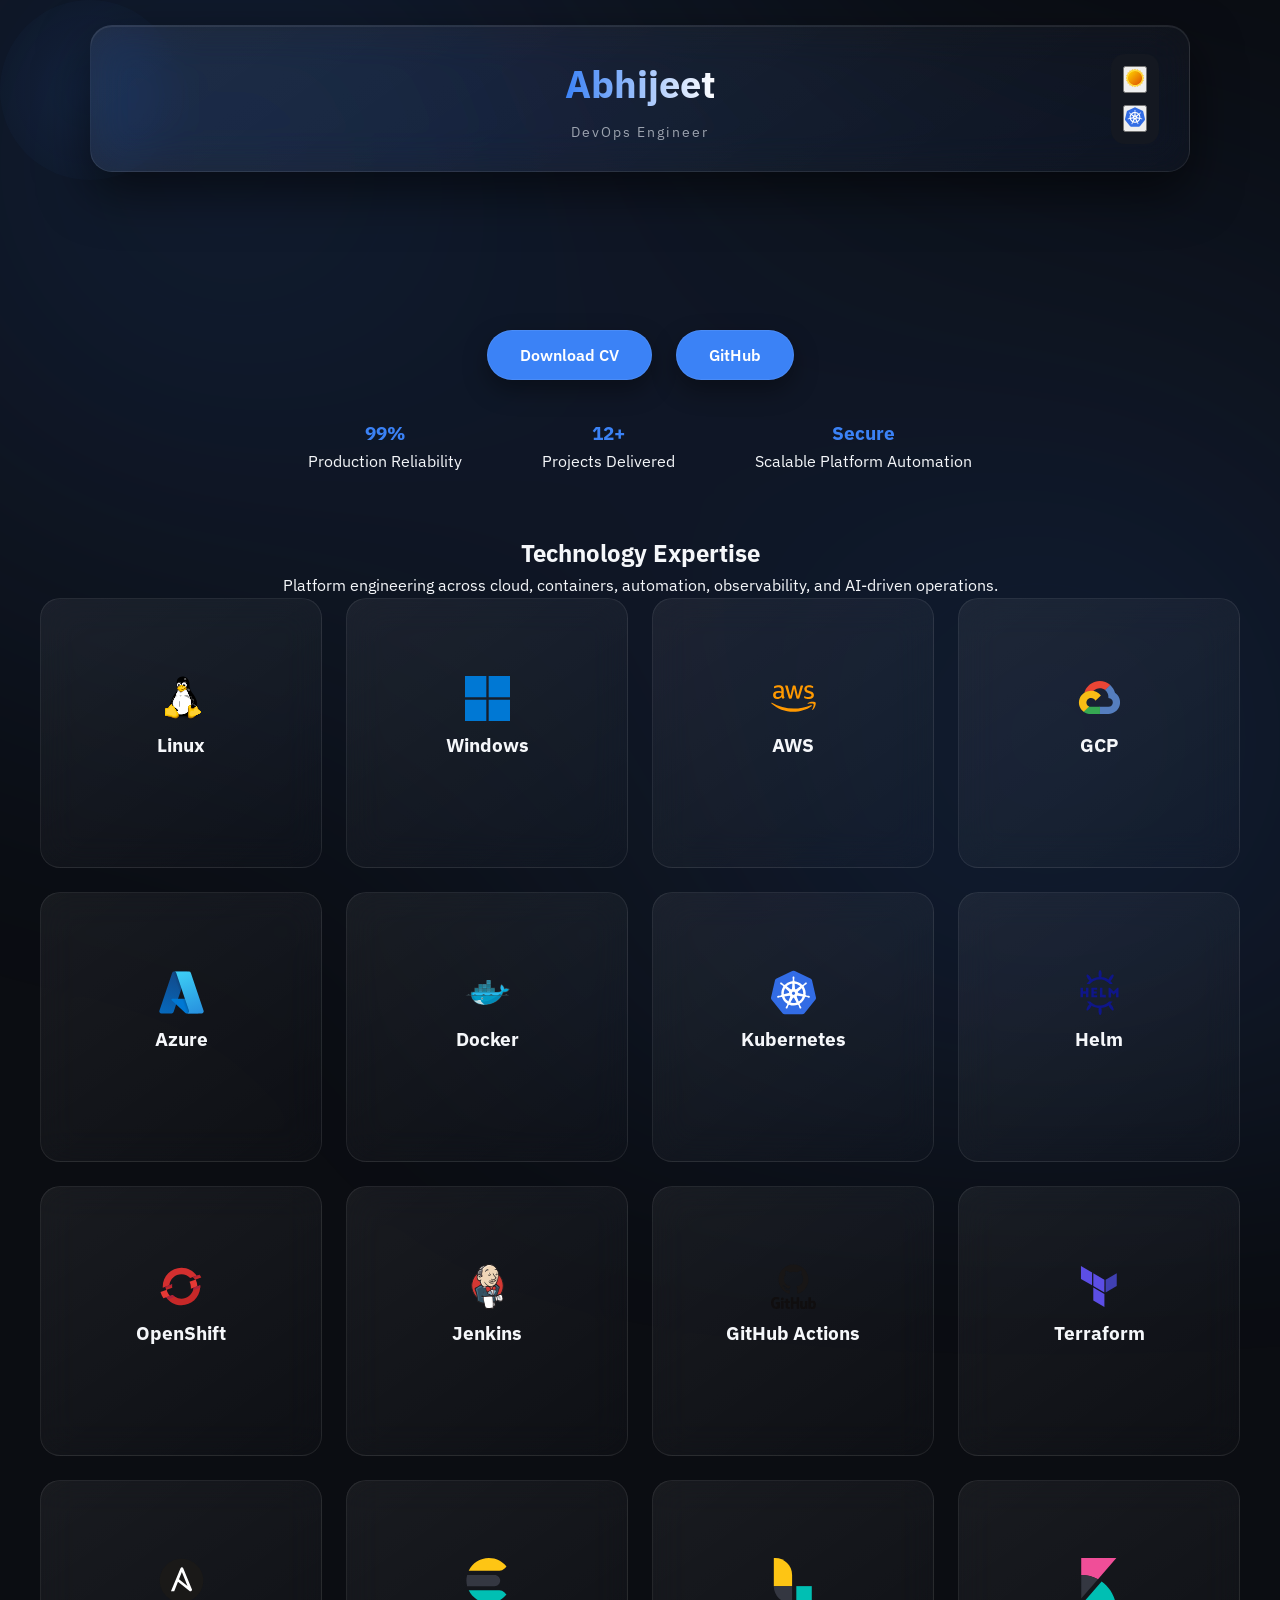
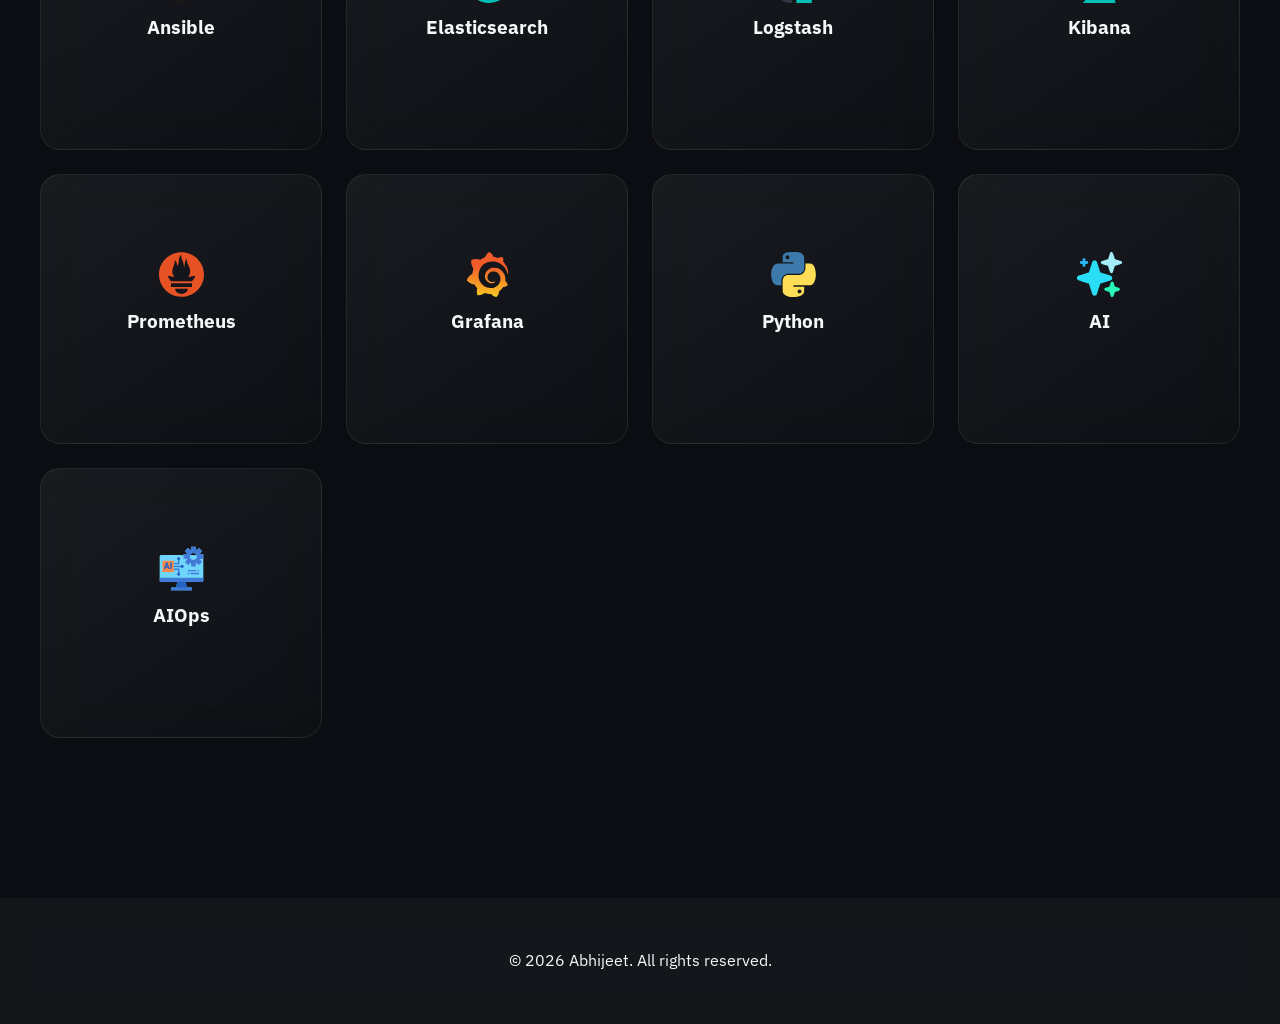
==== commit e70d889c: "Update index.html" ====
--- a/index.html
+++ b/index.html
@@ -10,7 +10,6 @@
 
   <meta name="theme-color" content="#0b0d12">
 
-  <!-- Fonts -->
   <link rel="preconnect" href="https://fonts.googleapis.com">
   <link rel="preconnect" href="https://fonts.gstatic.com" crossorigin>
   <link href="https://fonts.googleapis.com/css2?family=IBM+Plex+Sans:wght@400;500;600;700&display=swap" rel="stylesheet">
@@ -20,314 +19,206 @@
 
 <body>
 
-  <!-- Cursor Glow -->
-  <div class="cursor-glow"></div>
-
-  <!-- ================= HEADER ================= -->
-  <header class="navbar">
-    <div class="header-glass">
-
-      <div class="brand">
-        <h1>Abhijeet</h1>
-        <p class="designation">DevOps Engineer</p>
-      </div>
-
-      <div class="toggle-capsule">
-        <button id="themeToggle" aria-label="Toggle Theme">
-          <img id="themeIcon" src="assets/icons/sun.svg" alt="Theme">
-        </button>
-
-        <button id="accentToggle" aria-label="Toggle Accent">
-          <img id="accentIcon" src="assets/icons/kubernetes.svg" alt="Accent">
-        </button>
-      </div>
-
-    </div>
-  </header>
-
-  <!-- ================= MAIN ================= -->
-  <main>
-
-    <!-- HERO -->
-    <section class="hero">
-      <div class="hero-inner">
-
-        <h2 id="typing"></h2>
-
-        <p class="hero-sub">
-          <span id="dynamicTagline"></span>
-        </p>
-
-        <div class="cta">
-          <a href="resume.pdf" class="btn primary" download>Download CV</a>
-
-          <a href="https://github.com/jgd-abhi"
-             target="_blank"
-             rel="noopener noreferrer"
-             class="btn secondary">
-            GitHub
-          </a>
-        </div>
-
-        <div class="stats">
-          <div class="stat">
-            <h3>99%</h3>
-            <span>Production Reliability</span>
-          </div>
-
-          <div class="stat">
-            <h3>12+</h3>
-            <span>Projects Delivered</span>
-          </div>
-
-          <div class="stat">
-            <h3>Secure</h3>
-            <span>Scalable Platform Automation</span>
-          </div>
-        </div>
-
-      </div>
-    </section>
-
-    <!-- ================= TECHNOLOGY ================= -->
-    <section class="tech-section">
-      <h2>Technology Expertise</h2>
-
-      <p class="tech-intro">
-        Platform engineering across cloud, containers, automation, observability, and AI-driven operations.
-      </p>
-
-      <div class="tech-grid">
-
-        <!-- ===== SYSTEM ===== -->
-        <div class="tech-card"><div class="card-inner">
-          <div class="card-front">
-            <img src="assets/icons/linux.svg"><h3>Linux</h3>
-            <p class="tagline">Infrastructure backbone</p>
-          </div>
-          <div class="card-back">
-            <ul>
-              <li>System hardening</li><li>Shell scripting</li>
-              <li>Process mgmt</li><li>Performance tuning</li>
-              <li>Log debugging</li>
-            </ul>
-          </div>
-        </div></div>
-
-        <div class="tech-card"><div class="card-inner">
-          <div class="card-front">
-            <img src="assets/icons/windows.svg"><h3>Windows</h3>
-            <p class="tagline">Hybrid infra ops</p>
-          </div>
-          <div class="card-back">
-            <ul>
-              <li>Server mgmt</li><li>PowerShell</li>
-              <li>Patch lifecycle</li><li>AD basics</li>
-              <li>Networking</li>
-            </ul>
-          </div>
-        </div></div>
-
-        <!-- ===== CLOUD ===== -->
-        <div class="tech-card"><div class="card-inner">
-          <div class="card-front">
-            <img src="assets/icons/aws.svg"><h3>AWS</h3>
-            <p class="tagline">HA cloud infra</p>
-          </div>
-          <div class="card-back">
-            <ul>
-              <li>VPC design</li><li>EC2 autoscaling</li>
-              <li>IAM security</li><li>Load balancing</li>
-              <li>RDS tuning</li>
-            </ul>
-          </div>
-        </div></div>
-
-        <div class="tech-card"><div class="card-inner">
-          <div class="card-front">
-            <img src="assets/icons/gcp.svg"><h3>GCP</h3>
-            <p class="tagline">Multi-cloud exposure</p>
-          </div>
-          <div class="card-back">
-            <ul>
-              <li>Compute Engine</li><li>IAM roles</li>
-              <li>Firewall rules</li><li>Containers</li>
-              <li>Hybrid infra</li>
-            </ul>
-          </div>
-        </div></div>
-
-        <div class="tech-card"><div class="card-inner">
-          <div class="card-front">
-            <img src="assets/icons/azure.svg"><h3>Azure</h3>
-            <p class="tagline">Enterprise cloud</p>
-          </div>
-          <div class="card-back">
-            <ul>
-              <li>VM deployment</li><li>Resource groups</li>
-              <li>Networking</li><li>Hybrid setups</li>
-              <li>Integrations</li>
-            </ul>
-          </div>
-        </div></div>
-
-        <!-- ===== DEVOPS ===== -->
-        <div class="tech-card"><div class="card-inner">
-          <div class="card-front">
-            <img src="assets/icons/docker.svg"><h3>Docker</h3>
-            <p class="tagline">Container standard</p>
-          </div>
-          <div class="card-back">
-            <ul>
-              <li>Image builds</li><li>Optimization</li>
-              <li>Registry</li><li>Networking</li>
-              <li>Debugging</li>
-            </ul>
-          </div>
-        </div></div>
-
-        <div class="tech-card"><div class="card-inner">
-          <div class="card-front">
-            <img src="assets/icons/kubernetes.svg"><h3>Kubernetes</h3>
-            <p class="tagline">Orchestration core</p>
-          </div>
-          <div class="card-back">
-            <ul>
-              <li>Deployments</li><li>Ingress</li>
-              <li>RBAC</li><li>Helm</li>
-              <li>Troubleshooting</li>
-            </ul>
-          </div>
-        </div></div>
-
-        <div class="tech-card"><div class="card-inner">
-          <div class="card-front">
-            <img src="assets/icons/openshift.svg"><h3>OpenShift</h3>
-            <p class="tagline">Enterprise K8s</p>
-          </div>
-          <div class="card-back">
-            <ul>
-              <li>Routes</li><li>Operators</li>
-              <li>Security</li><li>Cluster admin</li>
-              <li>CI/CD</li>
-            </ul>
-          </div>
-        </div></div>
-
-        <!-- ===== IaC ===== -->
-        <div class="tech-card"><div class="card-inner">
-          <div class="card-front">
-            <img src="assets/icons/terraform.svg"><h3>Terraform</h3>
-            <p class="tagline">Infrastructure as Code</p>
-          </div>
-          <div class="card-back">
-            <ul>
-              <li>Modules</li><li>Remote state</li>
-              <li>Env configs</li><li>Provisioning</li>
-              <li>Lifecycle mgmt</li>
-            </ul>
-          </div>
-        </div></div>
-
-        <div class="tech-card"><div class="card-inner">
-          <div class="card-front">
-            <img src="assets/icons/ansible.svg"><h3>Ansible</h3>
-            <p class="tagline">Config automation</p>
-          </div>
-          <div class="card-back">
-            <ul>
-              <li>Playbooks</li><li>Inventory</li>
-              <li>Roles</li><li>Idempotency</li>
-              <li>Provisioning</li>
-            </ul>
-          </div>
-        </div></div>
-
-        <!-- ===== MONITORING ===== -->
-        <div class="tech-card"><div class="card-inner">
-          <div class="card-front">
-            <img src="assets/icons/prometheus.svg"><h3>Prometheus</h3>
-            <p class="tagline">Metrics monitoring</p>
-          </div>
-          <div class="card-back">
-            <ul>
-              <li>Scraping</li><li>Alerts</li>
-              <li>K8s metrics</li><li>Time-series</li>
-              <li>Performance</li>
-            </ul>
-          </div>
-        </div></div>
-
-        <div class="tech-card"><div class="card-inner">
-          <div class="card-front">
-            <img src="assets/icons/grafana.svg"><h3>Grafana</h3>
-            <p class="tagline">Visualization</p>
-          </div>
-          <div class="card-back">
-            <ul>
-              <li>Dashboards</li><li>Alerts</li>
-              <li>Prometheus</li><li>Insights</li>
-              <li>Analytics</li>
-            </ul>
-          </div>
-        </div></div>
-
-        <!-- ===== NEW STACK ===== -->
-        <div class="tech-card"><div class="card-inner">
-          <div class="card-front">
-            <img src="assets/icons/python.svg"><h3>Python</h3>
-            <p class="tagline">Automation backbone</p>
-          </div>
-          <div class="card-back">
-            <ul>
-              <li>Scripting</li><li>Automation</li>
-              <li>APIs</li><li>CI tools</li>
-              <li>Log parsing</li>
-            </ul>
-          </div>
-        </div></div>
-
-        <div class="tech-card"><div class="card-inner">
-          <div class="card-front">
-            <img src="assets/icons/ai.svg"><h3>AI</h3>
-            <p class="tagline">Intelligent ops</p>
-          </div>
-          <div class="card-back">
-            <ul>
-              <li>LLM workflows</li><li>Prompting</li>
-              <li>Automation</li><li>Debug assist</li>
-              <li>Tooling</li>
-            </ul>
-          </div>
-        </div></div>
-
-        <div class="tech-card"><div class="card-inner">
-          <div class="card-front">
-            <img src="assets/icons/aiops.svg"><h3>AIOps</h3>
-            <p class="tagline">AI-driven monitoring</p>
-          </div>
-          <div class="card-back">
-            <ul>
-              <li>Anomaly detection</li><li>Event correlation</li>
-              <li>Alert reduction</li><li>Predictive ops</li>
-              <li>Insights</li>
-            </ul>
-          </div>
-        </div></div>
-
-      </div>
-    </section>
-
-  </main>
-
-  <!-- ================= FOOTER ================= -->
-  <footer class="footer">
-    <div class="footer-bottom">
-      <p>© 2026 Abhijeet. All rights reserved.</p>
-    </div>
-  </footer>
-
-  <script src="script.js" defer></script>
+<div class="cursor-glow"></div>
+
+<header class="navbar">
+  <div class="header-glass">
+
+    <div class="brand">
+      <h1>Abhijeet</h1>
+      <p class="designation">DevOps Engineer</p>
+    </div>
+
+    <div class="toggle-capsule">
+      <button id="themeToggle">
+        <img id="themeIcon" src="assets/icons/sun.svg">
+      </button>
+      <button id="accentToggle">
+        <img id="accentIcon" src="assets/icons/kubernetes.svg">
+      </button>
+    </div>
+
+  </div>
+</header>
+
+<main>
+
+<section class="hero">
+  <div class="hero-inner">
+
+    <h2 id="typing"></h2>
+
+    <p class="hero-sub">
+      <span id="dynamicTagline"></span>
+    </p>
+
+    <div class="cta">
+      <a href="resume.pdf" class="btn primary" download>Download CV</a>
+      <a href="https://github.com/jgd-abhi" target="_blank" class="btn secondary">GitHub</a>
+    </div>
+
+    <div class="stats">
+      <div class="stat"><h3>99%</h3><span>Production Reliability</span></div>
+      <div class="stat"><h3>12+</h3><span>Projects Delivered</span></div>
+      <div class="stat"><h3>Secure</h3><span>Scalable Platform Automation</span></div>
+    </div>
+
+  </div>
+</section>
+
+<section class="tech-section">
+  <h2>Technology Expertise</h2>
+  <p class="tech-intro">
+    Platform engineering across cloud, containers, automation, observability, and AI-driven operations.
+  </p>
+
+  <div class="tech-grid">
+
+    <!-- SYSTEM -->
+    <div class="tech-card"><div class="card-inner"><div class="card-front">
+      <img src="assets/icons/linux.svg"><h3>Linux</h3><p class="tagline">Infra backbone</p>
+    </div><div class="card-back"><ul>
+      <li>Hardening</li><li>Scripting</li><li>Processes</li><li>Tuning</li><li>Logs</li>
+    </ul></div></div></div>
+
+    <div class="tech-card"><div class="card-inner"><div class="card-front">
+      <img src="assets/icons/windows.svg"><h3>Windows</h3><p class="tagline">Hybrid ops</p>
+    </div><div class="card-back"><ul>
+      <li>Server mgmt</li><li>PowerShell</li><li>Patching</li><li>AD</li><li>Networking</li>
+    </ul></div></div></div>
+
+    <!-- CLOUD -->
+    <div class="tech-card"><div class="card-inner"><div class="card-front">
+      <img src="assets/icons/aws.svg"><h3>AWS</h3><p class="tagline">HA infra</p>
+    </div><div class="card-back"><ul>
+      <li>VPC</li><li>EC2</li><li>IAM</li><li>LB</li><li>RDS</li>
+    </ul></div></div></div>
+
+    <div class="tech-card"><div class="card-inner"><div class="card-front">
+      <img src="assets/icons/gcp.svg"><h3>GCP</h3><p class="tagline">Multi-cloud</p>
+    </div><div class="card-back"><ul>
+      <li>Compute</li><li>IAM</li><li>Firewall</li><li>Containers</li><li>Hybrid</li>
+    </ul></div></div></div>
+
+    <div class="tech-card"><div class="card-inner"><div class="card-front">
+      <img src="assets/icons/azure.svg"><h3>Azure</h3><p class="tagline">Enterprise cloud</p>
+    </div><div class="card-back"><ul>
+      <li>VM</li><li>RG</li><li>Networking</li><li>Hybrid</li><li>Integrations</li>
+    </ul></div></div></div>
+
+    <!-- DEVOPS -->
+    <div class="tech-card"><div class="card-inner"><div class="card-front">
+      <img src="assets/icons/docker.svg"><h3>Docker</h3><p class="tagline">Containers</p>
+    </div><div class="card-back"><ul>
+      <li>Builds</li><li>Optimization</li><li>Registry</li><li>Network</li><li>Debug</li>
+    </ul></div></div></div>
+
+    <div class="tech-card"><div class="card-inner"><div class="card-front">
+      <img src="assets/icons/kubernetes.svg"><h3>Kubernetes</h3><p class="tagline">Orchestration</p>
+    </div><div class="card-back"><ul>
+      <li>Deploy</li><li>Ingress</li><li>RBAC</li><li>Helm</li><li>Troubleshoot</li>
+    </ul></div></div></div>
+
+    <div class="tech-card"><div class="card-inner"><div class="card-front">
+      <img src="assets/icons/helm.svg"><h3>Helm</h3><p class="tagline">K8s packages</p>
+    </div><div class="card-back"><ul>
+      <li>Charts</li><li>Templates</li><li>Values</li><li>Release</li><li>Mgmt</li>
+    </ul></div></div></div>
+
+    <div class="tech-card"><div class="card-inner"><div class="card-front">
+      <img src="assets/icons/openshift.svg"><h3>OpenShift</h3><p class="tagline">Enterprise K8s</p>
+    </div><div class="card-back"><ul>
+      <li>Routes</li><li>SCC</li><li>Operators</li><li>Admin</li><li>Security</li>
+    </ul></div></div></div>
+
+    <!-- CI/CD -->
+    <div class="tech-card"><div class="card-inner"><div class="card-front">
+      <img src="assets/icons/jenkins.svg"><h3>Jenkins</h3><p class="tagline">CI/CD</p>
+    </div><div class="card-back"><ul>
+      <li>Pipelines</li><li>Plugins</li><li>Secrets</li><li>Builds</li><li>Deploy</li>
+    </ul></div></div></div>
+
+    <div class="tech-card"><div class="card-inner"><div class="card-front">
+      <img src="assets/icons/github.svg"><h3>GitHub Actions</h3><p class="tagline">Automation</p>
+    </div><div class="card-back"><ul>
+      <li>Workflows</li><li>Triggers</li><li>Secrets</li><li>CI/CD</li><li>Reuse</li>
+    </ul></div></div></div>
+
+    <!-- IaC -->
+    <div class="tech-card"><div class="card-inner"><div class="card-front">
+      <img src="assets/icons/terraform.svg"><h3>Terraform</h3><p class="tagline">IaC</p>
+    </div><div class="card-back"><ul>
+      <li>Modules</li><li>State</li><li>Env</li><li>Provision</li><li>Lifecycle</li>
+    </ul></div></div></div>
+
+    <div class="tech-card"><div class="card-inner"><div class="card-front">
+      <img src="assets/icons/ansible.svg"><h3>Ansible</h3><p class="tagline">Automation</p>
+    </div><div class="card-back"><ul>
+      <li>Playbooks</li><li>Roles</li><li>Inventory</li><li>Idempotent</li><li>Config</li>
+    </ul></div></div></div>
+
+    <!-- OBSERVABILITY -->
+    <div class="tech-card"><div class="card-inner"><div class="card-front">
+      <img src="assets/icons/elasticsearch.svg"><h3>Elasticsearch</h3><p class="tagline">Search engine</p>
+    </div><div class="card-back"><ul>
+      <li>Indexing</li><li>Shards</li><li>Queries</li><li>Logs</li><li>Analytics</li>
+    </ul></div></div></div>
+
+    <div class="tech-card"><div class="card-inner"><div class="card-front">
+      <img src="assets/icons/logstash.svg"><h3>Logstash</h3><p class="tagline">Log pipeline</p>
+    </div><div class="card-back"><ul>
+      <li>Pipelines</li><li>Filters</li><li>Parsing</li><li>Plugins</li><li>Forwarding</li>
+    </ul></div></div></div>
+
+    <div class="tech-card"><div class="card-inner"><div class="card-front">
+      <img src="assets/icons/kibana.svg"><h3>Kibana</h3><p class="tagline">Visualization</p>
+    </div><div class="card-back"><ul>
+      <li>Dashboards</li><li>Search</li><li>Panels</li><li>Monitoring</li><li>Analysis</li>
+    </ul></div></div></div>
+
+    <div class="tech-card"><div class="card-inner"><div class="card-front">
+      <img src="assets/icons/prometheus.svg"><h3>Prometheus</h3><p class="tagline">Metrics</p>
+    </div><div class="card-back"><ul>
+      <li>Scraping</li><li>Alerts</li><li>K8s</li><li>TSDB</li><li>Perf</li>
+    </ul></div></div></div>
+
+    <div class="tech-card"><div class="card-inner"><div class="card-front">
+      <img src="assets/icons/grafana.svg"><h3>Grafana</h3><p class="tagline">Dashboards</p>
+    </div><div class="card-back"><ul>
+      <li>Dashboards</li><li>Alerts</li><li>Sources</li><li>Insights</li><li>Analytics</li>
+    </ul></div></div></div>
+
+    <!-- NEW -->
+    <div class="tech-card"><div class="card-inner"><div class="card-front">
+      <img src="assets/icons/python.svg"><h3>Python</h3><p class="tagline">Automation</p>
+    </div><div class="card-back"><ul>
+      <li>Scripting</li><li>APIs</li><li>CI tools</li><li>Parsing</li><li>Automation</li>
+    </ul></div></div></div>
+
+    <div class="tech-card"><div class="card-inner"><div class="card-front">
+      <img src="assets/icons/ai.svg"><h3>AI</h3><p class="tagline">Smart ops</p>
+    </div><div class="card-back"><ul>
+      <li>LLM</li><li>Automation</li><li>Debug</li><li>Prompts</li><li>Tools</li>
+    </ul></div></div></div>
+
+    <div class="tech-card"><div class="card-inner"><div class="card-front">
+      <img src="assets/icons/aiops.svg"><h3>AIOps</h3><p class="tagline">AI monitoring</p>
+    </div><div class="card-back"><ul>
+      <li>Anomaly</li><li>Events</li><li>Alerts</li><li>Prediction</li><li>Insights</li>
+    </ul></div></div></div>
+
+  </div>
+</section>
+
+</main>
+
+<footer class="footer">
+  <div class="footer-bottom">
+    <p>© 2026 Abhijeet. All rights reserved.</p>
+  </div>
+</footer>
+
+<script src="script.js" defer></script>
 
 </body>
 </html>
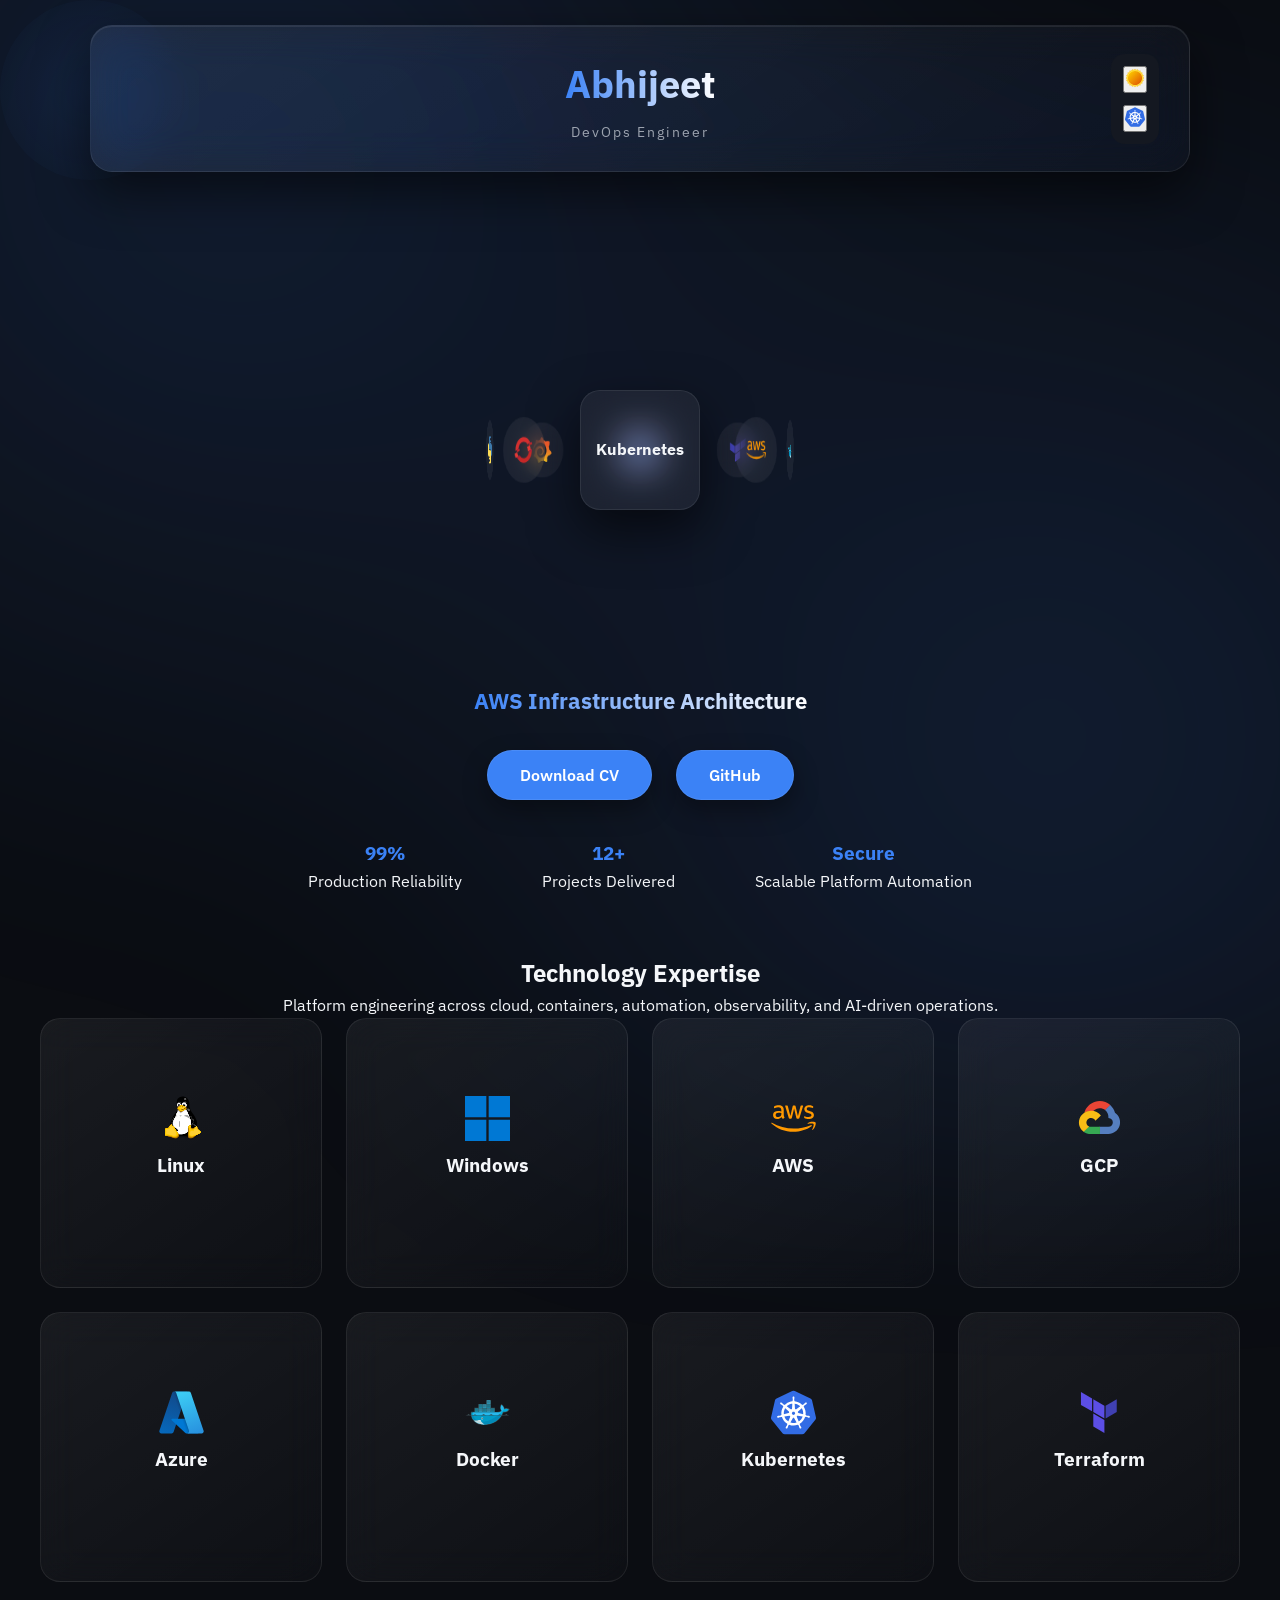
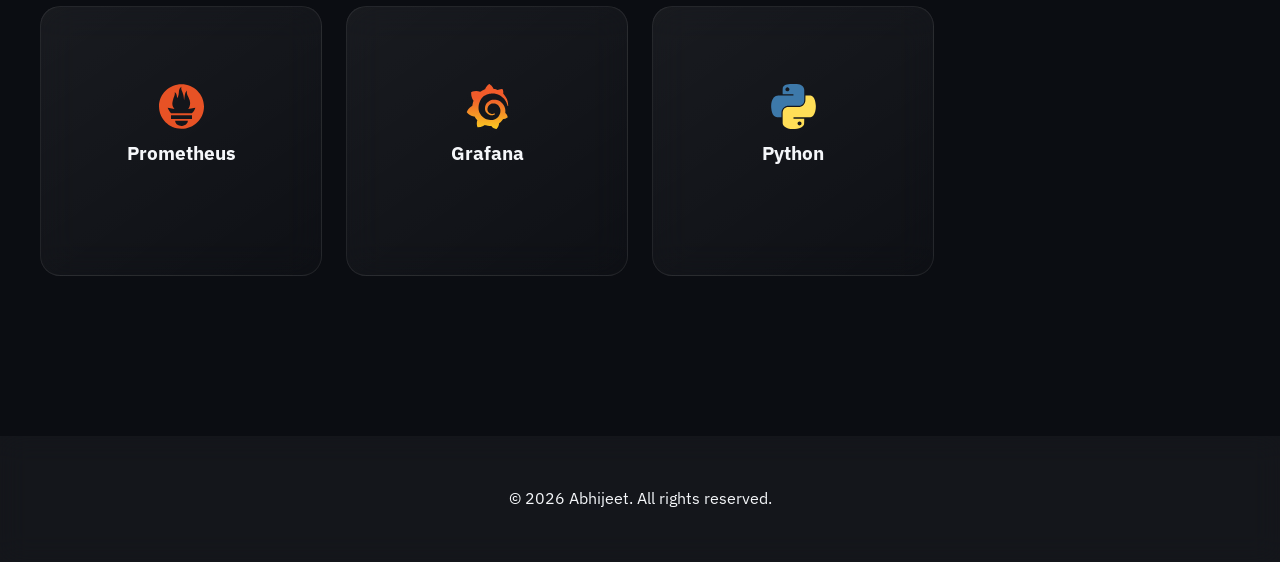
==== commit db939d5b: "Update index.html" ====
--- a/index.html
+++ b/index.html
@@ -43,6 +43,31 @@
 
 <main>
 
+<!-- ================= ORBIT ================= -->
+<section class="orbit-section">
+  <div class="orbit-container">
+
+    <div class="orbit-ring">
+
+      <div class="orbit-item" data-tech="Kubernetes"><img src="assets/icons/kubernetes.svg"></div>
+      <div class="orbit-item" data-tech="AWS"><img src="assets/icons/aws.svg"></div>
+      <div class="orbit-item" data-tech="Docker"><img src="assets/icons/docker.svg"></div>
+      <div class="orbit-item" data-tech="Terraform"><img src="assets/icons/terraform.svg"></div>
+      <div class="orbit-item" data-tech="Prometheus"><img src="assets/icons/prometheus.svg"></div>
+      <div class="orbit-item" data-tech="Grafana"><img src="assets/icons/grafana.svg"></div>
+      <div class="orbit-item" data-tech="Python"><img src="assets/icons/python.svg"></div>
+      <div class="orbit-item" data-tech="OpenShift"><img src="assets/icons/openshift.svg"></div>
+
+    </div>
+
+    <div class="orbit-center" id="orbitCenter">
+      <h3>Kubernetes</h3>
+    </div>
+
+  </div>
+</section>
+
+<!-- ================= HERO ================= -->
 <section class="hero">
   <div class="hero-inner">
 
@@ -66,6 +91,7 @@
   </div>
 </section>
 
+<!-- ================= TECH ================= -->
 <section class="tech-section">
   <h2>Technology Expertise</h2>
   <p class="tech-intro">
@@ -74,137 +100,81 @@
 
   <div class="tech-grid">
 
-    <!-- SYSTEM -->
+    <!-- Linux -->
     <div class="tech-card"><div class="card-inner"><div class="card-front">
       <img src="assets/icons/linux.svg"><h3>Linux</h3><p class="tagline">Infra backbone</p>
     </div><div class="card-back"><ul>
       <li>Hardening</li><li>Scripting</li><li>Processes</li><li>Tuning</li><li>Logs</li>
     </ul></div></div></div>
 
+    <!-- Windows -->
     <div class="tech-card"><div class="card-inner"><div class="card-front">
       <img src="assets/icons/windows.svg"><h3>Windows</h3><p class="tagline">Hybrid ops</p>
     </div><div class="card-back"><ul>
       <li>Server mgmt</li><li>PowerShell</li><li>Patching</li><li>AD</li><li>Networking</li>
     </ul></div></div></div>
 
-    <!-- CLOUD -->
+    <!-- AWS -->
     <div class="tech-card"><div class="card-inner"><div class="card-front">
       <img src="assets/icons/aws.svg"><h3>AWS</h3><p class="tagline">HA infra</p>
     </div><div class="card-back"><ul>
       <li>VPC</li><li>EC2</li><li>IAM</li><li>LB</li><li>RDS</li>
     </ul></div></div></div>
 
+    <!-- GCP -->
     <div class="tech-card"><div class="card-inner"><div class="card-front">
       <img src="assets/icons/gcp.svg"><h3>GCP</h3><p class="tagline">Multi-cloud</p>
     </div><div class="card-back"><ul>
       <li>Compute</li><li>IAM</li><li>Firewall</li><li>Containers</li><li>Hybrid</li>
     </ul></div></div></div>
 
+    <!-- Azure -->
     <div class="tech-card"><div class="card-inner"><div class="card-front">
       <img src="assets/icons/azure.svg"><h3>Azure</h3><p class="tagline">Enterprise cloud</p>
     </div><div class="card-back"><ul>
       <li>VM</li><li>RG</li><li>Networking</li><li>Hybrid</li><li>Integrations</li>
     </ul></div></div></div>
 
-    <!-- DEVOPS -->
+    <!-- Docker -->
     <div class="tech-card"><div class="card-inner"><div class="card-front">
       <img src="assets/icons/docker.svg"><h3>Docker</h3><p class="tagline">Containers</p>
     </div><div class="card-back"><ul>
       <li>Builds</li><li>Optimization</li><li>Registry</li><li>Network</li><li>Debug</li>
     </ul></div></div></div>
 
+    <!-- Kubernetes -->
     <div class="tech-card"><div class="card-inner"><div class="card-front">
       <img src="assets/icons/kubernetes.svg"><h3>Kubernetes</h3><p class="tagline">Orchestration</p>
     </div><div class="card-back"><ul>
       <li>Deploy</li><li>Ingress</li><li>RBAC</li><li>Helm</li><li>Troubleshoot</li>
     </ul></div></div></div>
 
-    <div class="tech-card"><div class="card-inner"><div class="card-front">
-      <img src="assets/icons/helm.svg"><h3>Helm</h3><p class="tagline">K8s packages</p>
-    </div><div class="card-back"><ul>
-      <li>Charts</li><li>Templates</li><li>Values</li><li>Release</li><li>Mgmt</li>
-    </ul></div></div></div>
-
-    <div class="tech-card"><div class="card-inner"><div class="card-front">
-      <img src="assets/icons/openshift.svg"><h3>OpenShift</h3><p class="tagline">Enterprise K8s</p>
-    </div><div class="card-back"><ul>
-      <li>Routes</li><li>SCC</li><li>Operators</li><li>Admin</li><li>Security</li>
-    </ul></div></div></div>
-
-    <!-- CI/CD -->
-    <div class="tech-card"><div class="card-inner"><div class="card-front">
-      <img src="assets/icons/jenkins.svg"><h3>Jenkins</h3><p class="tagline">CI/CD</p>
-    </div><div class="card-back"><ul>
-      <li>Pipelines</li><li>Plugins</li><li>Secrets</li><li>Builds</li><li>Deploy</li>
-    </ul></div></div></div>
-
-    <div class="tech-card"><div class="card-inner"><div class="card-front">
-      <img src="assets/icons/github.svg"><h3>GitHub Actions</h3><p class="tagline">Automation</p>
-    </div><div class="card-back"><ul>
-      <li>Workflows</li><li>Triggers</li><li>Secrets</li><li>CI/CD</li><li>Reuse</li>
-    </ul></div></div></div>
-
-    <!-- IaC -->
+    <!-- Terraform -->
     <div class="tech-card"><div class="card-inner"><div class="card-front">
       <img src="assets/icons/terraform.svg"><h3>Terraform</h3><p class="tagline">IaC</p>
     </div><div class="card-back"><ul>
       <li>Modules</li><li>State</li><li>Env</li><li>Provision</li><li>Lifecycle</li>
     </ul></div></div></div>
 
-    <div class="tech-card"><div class="card-inner"><div class="card-front">
-      <img src="assets/icons/ansible.svg"><h3>Ansible</h3><p class="tagline">Automation</p>
-    </div><div class="card-back"><ul>
-      <li>Playbooks</li><li>Roles</li><li>Inventory</li><li>Idempotent</li><li>Config</li>
-    </ul></div></div></div>
-
-    <!-- OBSERVABILITY -->
-    <div class="tech-card"><div class="card-inner"><div class="card-front">
-      <img src="assets/icons/elasticsearch.svg"><h3>Elasticsearch</h3><p class="tagline">Search engine</p>
-    </div><div class="card-back"><ul>
-      <li>Indexing</li><li>Shards</li><li>Queries</li><li>Logs</li><li>Analytics</li>
-    </ul></div></div></div>
-
-    <div class="tech-card"><div class="card-inner"><div class="card-front">
-      <img src="assets/icons/logstash.svg"><h3>Logstash</h3><p class="tagline">Log pipeline</p>
-    </div><div class="card-back"><ul>
-      <li>Pipelines</li><li>Filters</li><li>Parsing</li><li>Plugins</li><li>Forwarding</li>
-    </ul></div></div></div>
-
-    <div class="tech-card"><div class="card-inner"><div class="card-front">
-      <img src="assets/icons/kibana.svg"><h3>Kibana</h3><p class="tagline">Visualization</p>
-    </div><div class="card-back"><ul>
-      <li>Dashboards</li><li>Search</li><li>Panels</li><li>Monitoring</li><li>Analysis</li>
-    </ul></div></div></div>
-
+    <!-- Prometheus -->
     <div class="tech-card"><div class="card-inner"><div class="card-front">
       <img src="assets/icons/prometheus.svg"><h3>Prometheus</h3><p class="tagline">Metrics</p>
     </div><div class="card-back"><ul>
       <li>Scraping</li><li>Alerts</li><li>K8s</li><li>TSDB</li><li>Perf</li>
     </ul></div></div></div>
 
+    <!-- Grafana -->
     <div class="tech-card"><div class="card-inner"><div class="card-front">
       <img src="assets/icons/grafana.svg"><h3>Grafana</h3><p class="tagline">Dashboards</p>
     </div><div class="card-back"><ul>
       <li>Dashboards</li><li>Alerts</li><li>Sources</li><li>Insights</li><li>Analytics</li>
     </ul></div></div></div>
 
-    <!-- NEW -->
+    <!-- Python -->
     <div class="tech-card"><div class="card-inner"><div class="card-front">
       <img src="assets/icons/python.svg"><h3>Python</h3><p class="tagline">Automation</p>
     </div><div class="card-back"><ul>
-      <li>Scripting</li><li>APIs</li><li>CI tools</li><li>Parsing</li><li>Automation</li>
-    </ul></div></div></div>
-
-    <div class="tech-card"><div class="card-inner"><div class="card-front">
-      <img src="assets/icons/ai.svg"><h3>AI</h3><p class="tagline">Smart ops</p>
-    </div><div class="card-back"><ul>
-      <li>LLM</li><li>Automation</li><li>Debug</li><li>Prompts</li><li>Tools</li>
-    </ul></div></div></div>
-
-    <div class="tech-card"><div class="card-inner"><div class="card-front">
-      <img src="assets/icons/aiops.svg"><h3>AIOps</h3><p class="tagline">AI monitoring</p>
-    </div><div class="card-back"><ul>
-      <li>Anomaly</li><li>Events</li><li>Alerts</li><li>Prediction</li><li>Insights</li>
+      <li>Scripting</li><li>APIs</li><li>CI</li><li>Parsing</li><li>Automation</li>
     </ul></div></div></div>
 
   </div>
--- a/style.css
+++ b/style.css
@@ -374,3 +374,114 @@
     opacity: 0.05;
   }
 }
+
+
+/* ================= ORBIT SECTION ================= */
+
+.orbit-section {
+  height: 420px;
+  display: flex;
+  justify-content: center;
+  align-items: center;
+}
+
+/* Container */
+.orbit-container {
+  position: relative;
+  width: 320px;
+  height: 320px;
+  perspective: 1200px;
+}
+
+/* Ring */
+.orbit-ring {
+  width: 100%;
+  height: 100%;
+  position: absolute;
+
+  transform-style: preserve-3d;
+
+  animation: spin 20s linear infinite;
+}
+
+/* Spin animation */
+@keyframes spin {
+  from { transform: rotateY(0deg); }
+  to   { transform: rotateY(360deg); }
+}
+
+/* Orbit items */
+.orbit-item {
+  position: absolute;
+  width: 60px;
+  height: 60px;
+
+  top: 50%;
+  left: 50%;
+
+  margin: -30px;
+
+  border-radius: 50%;
+
+  background: rgba(255,255,255,0.05);
+  backdrop-filter: blur(10px);
+
+  display: flex;
+  justify-content: center;
+  align-items: center;
+
+  cursor: pointer;
+
+  transition: transform 0.3s ease, box-shadow 0.3s ease;
+}
+
+/* Position items in circle */
+.orbit-item:nth-child(1) { transform: rotateY(0deg) translateZ(150px); }
+.orbit-item:nth-child(2) { transform: rotateY(45deg) translateZ(150px); }
+.orbit-item:nth-child(3) { transform: rotateY(90deg) translateZ(150px); }
+.orbit-item:nth-child(4) { transform: rotateY(135deg) translateZ(150px); }
+.orbit-item:nth-child(5) { transform: rotateY(180deg) translateZ(150px); }
+.orbit-item:nth-child(6) { transform: rotateY(225deg) translateZ(150px); }
+.orbit-item:nth-child(7) { transform: rotateY(270deg) translateZ(150px); }
+.orbit-item:nth-child(8) { transform: rotateY(315deg) translateZ(150px); }
+
+/* Icon */
+.orbit-item img {
+  width: 28px;
+}
+
+/* Magnetic hover */
+.orbit-item:hover {
+  transform: scale(1.2) translateZ(180px);
+  box-shadow: 0 0 20px var(--accent);
+}
+
+/* Center card */
+.orbit-center {
+  position: absolute;
+  inset: 0;
+
+  margin: auto;
+
+  width: 120px;
+  height: 120px;
+
+  border-radius: 20px;
+
+  display: flex;
+  justify-content: center;
+  align-items: center;
+
+  text-align: center;
+
+  background: rgba(255,255,255,0.06);
+  backdrop-filter: blur(18px);
+
+  border: 1px solid rgba(255,255,255,0.08);
+
+  box-shadow: 0 20px 50px rgba(0,0,0,0.6);
+}
+
+.orbit-center h3 {
+  font-size: 16px;
+}
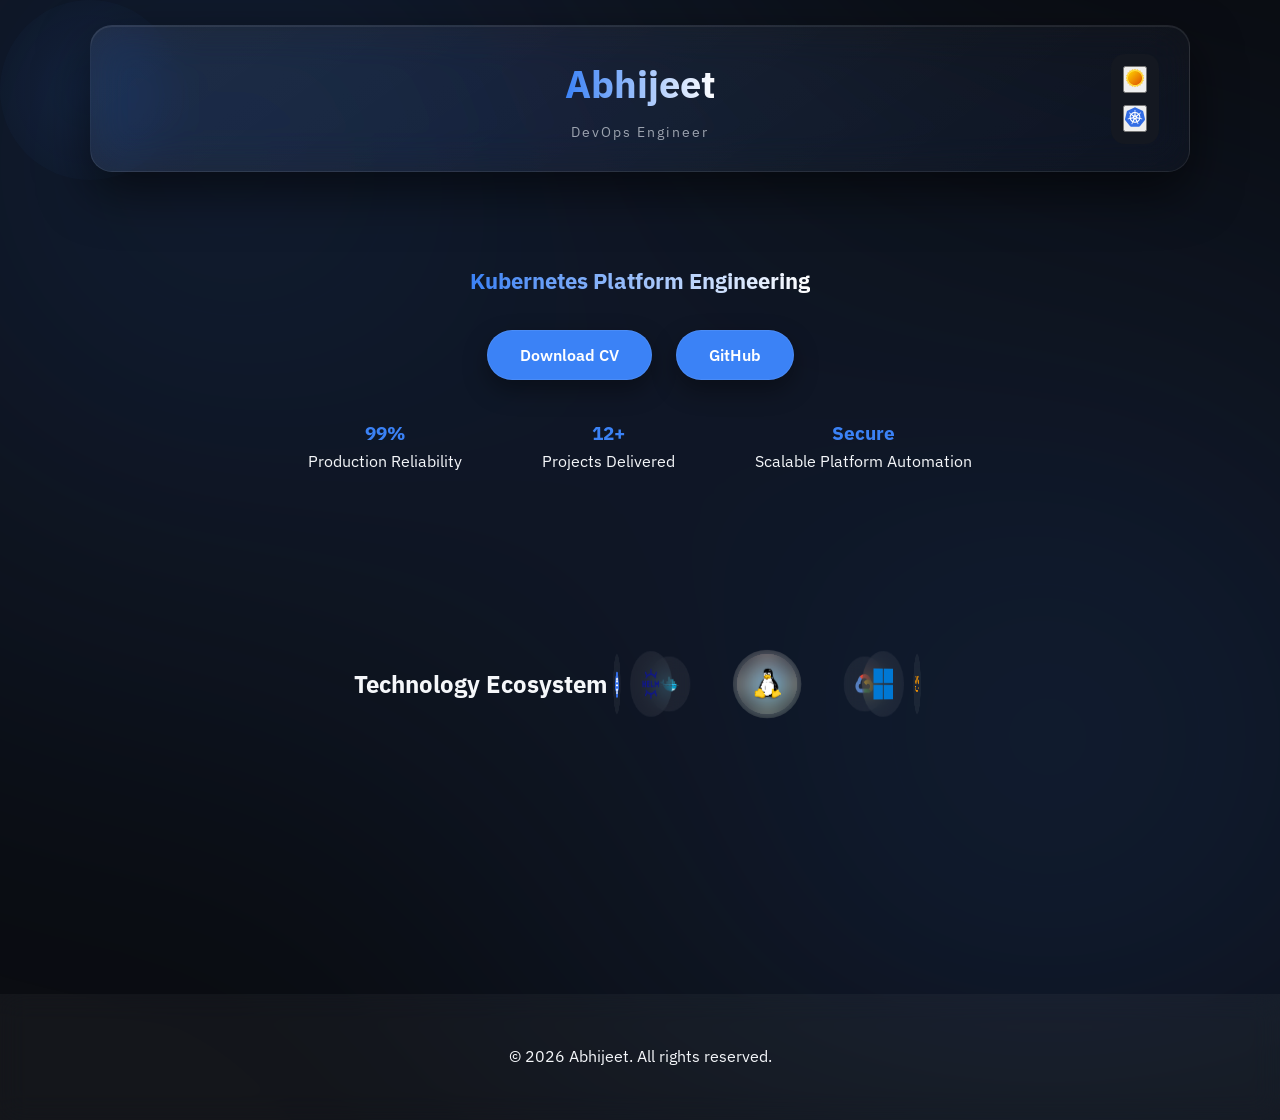
==== commit a03e2e25: "Update index.html" ====
--- a/index.html
+++ b/index.html
@@ -43,30 +43,6 @@
 
 <main>
 
-<!-- ================= ORBIT ================= -->
-<section class="orbit-section">
-  <div class="orbit-container">
-
-    <div class="orbit-ring">
-
-      <div class="orbit-item" data-tech="Kubernetes"><img src="assets/icons/kubernetes.svg"></div>
-      <div class="orbit-item" data-tech="AWS"><img src="assets/icons/aws.svg"></div>
-      <div class="orbit-item" data-tech="Docker"><img src="assets/icons/docker.svg"></div>
-      <div class="orbit-item" data-tech="Terraform"><img src="assets/icons/terraform.svg"></div>
-      <div class="orbit-item" data-tech="Prometheus"><img src="assets/icons/prometheus.svg"></div>
-      <div class="orbit-item" data-tech="Grafana"><img src="assets/icons/grafana.svg"></div>
-      <div class="orbit-item" data-tech="Python"><img src="assets/icons/python.svg"></div>
-      <div class="orbit-item" data-tech="OpenShift"><img src="assets/icons/openshift.svg"></div>
-
-    </div>
-
-    <div class="orbit-center" id="orbitCenter">
-      <h3>Kubernetes</h3>
-    </div>
-
-  </div>
-</section>
-
 <!-- ================= HERO ================= -->
 <section class="hero">
   <div class="hero-inner">
@@ -91,92 +67,43 @@
   </div>
 </section>
 
-<!-- ================= TECH ================= -->
-<section class="tech-section">
-  <h2>Technology Expertise</h2>
-  <p class="tech-intro">
-    Platform engineering across cloud, containers, automation, observability, and AI-driven operations.
-  </p>
+<!-- ================= ORBIT ================= -->
+<section class="orbit-section">
+  <h2 class="orbit-title">Technology Ecosystem</h2>
 
-  <div class="tech-grid">
+  <div class="orbit-container">
+    <div class="orbit-ring" id="orbitRing">
 
-    <!-- Linux -->
-    <div class="tech-card"><div class="card-inner"><div class="card-front">
-      <img src="assets/icons/linux.svg"><h3>Linux</h3><p class="tagline">Infra backbone</p>
-    </div><div class="card-back"><ul>
-      <li>Hardening</li><li>Scripting</li><li>Processes</li><li>Tuning</li><li>Logs</li>
-    </ul></div></div></div>
+      <!-- 21 TECH STACK ICONS -->
+      <div class="orbit-item"><img src="assets/icons/linux.svg"></div>
+      <div class="orbit-item"><img src="assets/icons/windows.svg"></div>
+      <div class="orbit-item"><img src="assets/icons/aws.svg"></div>
+      <div class="orbit-item"><img src="assets/icons/gcp.svg"></div>
+      <div class="orbit-item"><img src="assets/icons/azure.svg"></div>
 
-    <!-- Windows -->
-    <div class="tech-card"><div class="card-inner"><div class="card-front">
-      <img src="assets/icons/windows.svg"><h3>Windows</h3><p class="tagline">Hybrid ops</p>
-    </div><div class="card-back"><ul>
-      <li>Server mgmt</li><li>PowerShell</li><li>Patching</li><li>AD</li><li>Networking</li>
-    </ul></div></div></div>
+      <div class="orbit-item"><img src="assets/icons/docker.svg"></div>
+      <div class="orbit-item"><img src="assets/icons/kubernetes.svg"></div>
+      <div class="orbit-item"><img src="assets/icons/helm.svg"></div>
+      <div class="orbit-item"><img src="assets/icons/openshift.svg"></div>
 
-    <!-- AWS -->
-    <div class="tech-card"><div class="card-inner"><div class="card-front">
-      <img src="assets/icons/aws.svg"><h3>AWS</h3><p class="tagline">HA infra</p>
-    </div><div class="card-back"><ul>
-      <li>VPC</li><li>EC2</li><li>IAM</li><li>LB</li><li>RDS</li>
-    </ul></div></div></div>
+      <div class="orbit-item"><img src="assets/icons/jenkins.svg"></div>
+      <div class="orbit-item"><img src="assets/icons/github.svg"></div>
 
-    <!-- GCP -->
-    <div class="tech-card"><div class="card-inner"><div class="card-front">
-      <img src="assets/icons/gcp.svg"><h3>GCP</h3><p class="tagline">Multi-cloud</p>
-    </div><div class="card-back"><ul>
-      <li>Compute</li><li>IAM</li><li>Firewall</li><li>Containers</li><li>Hybrid</li>
-    </ul></div></div></div>
+      <div class="orbit-item"><img src="assets/icons/terraform.svg"></div>
+      <div class="orbit-item"><img src="assets/icons/ansible.svg"></div>
 
-    <!-- Azure -->
-    <div class="tech-card"><div class="card-inner"><div class="card-front">
-      <img src="assets/icons/azure.svg"><h3>Azure</h3><p class="tagline">Enterprise cloud</p>
-    </div><div class="card-back"><ul>
-      <li>VM</li><li>RG</li><li>Networking</li><li>Hybrid</li><li>Integrations</li>
-    </ul></div></div></div>
+      <div class="orbit-item"><img src="assets/icons/elasticsearch.svg"></div>
+      <div class="orbit-item"><img src="assets/icons/logstash.svg"></div>
+      <div class="orbit-item"><img src="assets/icons/kibana.svg"></div>
 
-    <!-- Docker -->
-    <div class="tech-card"><div class="card-inner"><div class="card-front">
-      <img src="assets/icons/docker.svg"><h3>Docker</h3><p class="tagline">Containers</p>
-    </div><div class="card-back"><ul>
-      <li>Builds</li><li>Optimization</li><li>Registry</li><li>Network</li><li>Debug</li>
-    </ul></div></div></div>
+      <div class="orbit-item"><img src="assets/icons/prometheus.svg"></div>
+      <div class="orbit-item"><img src="assets/icons/grafana.svg"></div>
 
-    <!-- Kubernetes -->
-    <div class="tech-card"><div class="card-inner"><div class="card-front">
-      <img src="assets/icons/kubernetes.svg"><h3>Kubernetes</h3><p class="tagline">Orchestration</p>
-    </div><div class="card-back"><ul>
-      <li>Deploy</li><li>Ingress</li><li>RBAC</li><li>Helm</li><li>Troubleshoot</li>
-    </ul></div></div></div>
+      <div class="orbit-item"><img src="assets/icons/python.svg"></div>
+      <div class="orbit-item"><img src="assets/icons/ai.svg"></div>
+      <div class="orbit-item"><img src="assets/icons/aiops.svg"></div>
 
-    <!-- Terraform -->
-    <div class="tech-card"><div class="card-inner"><div class="card-front">
-      <img src="assets/icons/terraform.svg"><h3>Terraform</h3><p class="tagline">IaC</p>
-    </div><div class="card-back"><ul>
-      <li>Modules</li><li>State</li><li>Env</li><li>Provision</li><li>Lifecycle</li>
-    </ul></div></div></div>
-
-    <!-- Prometheus -->
-    <div class="tech-card"><div class="card-inner"><div class="card-front">
-      <img src="assets/icons/prometheus.svg"><h3>Prometheus</h3><p class="tagline">Metrics</p>
-    </div><div class="card-back"><ul>
-      <li>Scraping</li><li>Alerts</li><li>K8s</li><li>TSDB</li><li>Perf</li>
-    </ul></div></div></div>
-
-    <!-- Grafana -->
-    <div class="tech-card"><div class="card-inner"><div class="card-front">
-      <img src="assets/icons/grafana.svg"><h3>Grafana</h3><p class="tagline">Dashboards</p>
-    </div><div class="card-back"><ul>
-      <li>Dashboards</li><li>Alerts</li><li>Sources</li><li>Insights</li><li>Analytics</li>
-    </ul></div></div></div>
-
-    <!-- Python -->
-    <div class="tech-card"><div class="card-inner"><div class="card-front">
-      <img src="assets/icons/python.svg"><h3>Python</h3><p class="tagline">Automation</p>
-    </div><div class="card-back"><ul>
-      <li>Scripting</li><li>APIs</li><li>CI</li><li>Parsing</li><li>Automation</li>
-    </ul></div></div></div>
-
+    </div>
   </div>
 </section>
 
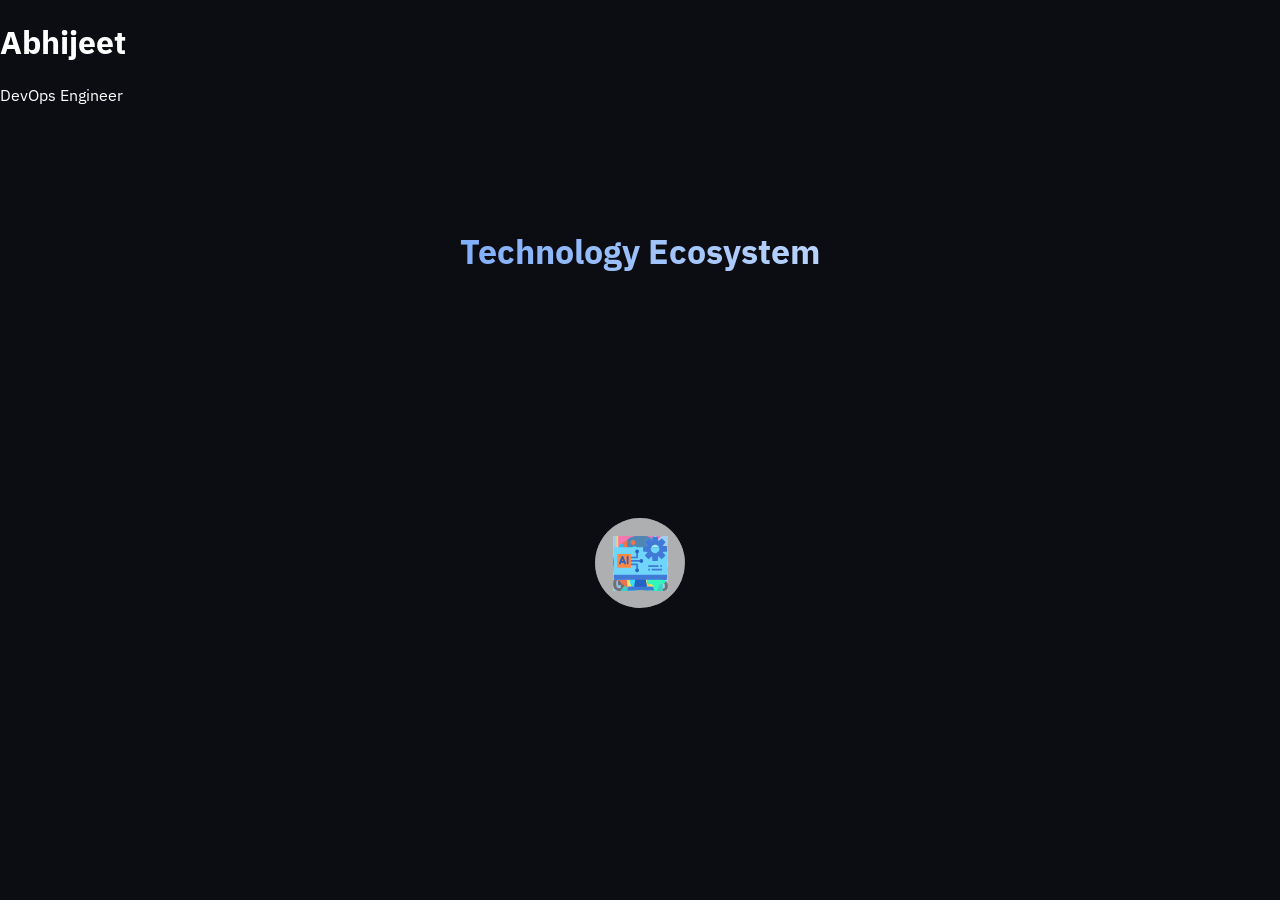
==== commit c47726b6: "Update index.html" ====
--- a/index.html
+++ b/index.html
@@ -5,39 +5,19 @@
   <title>Abhijeet | DevOps Engineer</title>
 
   <meta name="viewport" content="width=device-width, initial-scale=1.0">
-  <meta name="description"
-    content="Mid-Level DevOps Engineer specializing in Secure & Scalable Platform Automation, Kubernetes, OpenShift, and AWS.">
 
-  <meta name="theme-color" content="#0b0d12">
-
-  <link rel="preconnect" href="https://fonts.googleapis.com">
-  <link rel="preconnect" href="https://fonts.gstatic.com" crossorigin>
-  <link href="https://fonts.googleapis.com/css2?family=IBM+Plex+Sans:wght@400;500;600;700&display=swap" rel="stylesheet">
-
+  <link href="https://fonts.googleapis.com/css2?family=IBM+Plex+Sans:wght@400;600;700&display=swap" rel="stylesheet">
   <link rel="stylesheet" href="style.css">
 </head>
 
 <body>
 
-<div class="cursor-glow"></div>
-
 <header class="navbar">
   <div class="header-glass">
-
     <div class="brand">
       <h1>Abhijeet</h1>
       <p class="designation">DevOps Engineer</p>
     </div>
-
-    <div class="toggle-capsule">
-      <button id="themeToggle">
-        <img id="themeIcon" src="assets/icons/sun.svg">
-      </button>
-      <button id="accentToggle">
-        <img id="accentIcon" src="assets/icons/kubernetes.svg">
-      </button>
-    </div>
-
   </div>
 </header>
 
@@ -46,76 +26,59 @@
 <!-- ================= HERO ================= -->
 <section class="hero">
   <div class="hero-inner">
-
-    <h2 id="typing"></h2>
-
     <p class="hero-sub">
       <span id="dynamicTagline"></span>
     </p>
-
-    <div class="cta">
-      <a href="resume.pdf" class="btn primary" download>Download CV</a>
-      <a href="https://github.com/jgd-abhi" target="_blank" class="btn secondary">GitHub</a>
-    </div>
-
-    <div class="stats">
-      <div class="stat"><h3>99%</h3><span>Production Reliability</span></div>
-      <div class="stat"><h3>12+</h3><span>Projects Delivered</span></div>
-      <div class="stat"><h3>Secure</h3><span>Scalable Platform Automation</span></div>
-    </div>
-
   </div>
 </section>
 
 <!-- ================= ORBIT ================= -->
 <section class="orbit-section">
+
   <h2 class="orbit-title">Technology Ecosystem</h2>
 
   <div class="orbit-container">
     <div class="orbit-ring" id="orbitRing">
 
-      <!-- 21 TECH STACK ICONS -->
-      <div class="orbit-item"><img src="assets/icons/linux.svg"></div>
-      <div class="orbit-item"><img src="assets/icons/windows.svg"></div>
-      <div class="orbit-item"><img src="assets/icons/aws.svg"></div>
-      <div class="orbit-item"><img src="assets/icons/gcp.svg"></div>
-      <div class="orbit-item"><img src="assets/icons/azure.svg"></div>
+      <!-- 21 ITEMS -->
+      <div class="orbit-item" data-tech="Linux"><img src="assets/icons/linux.svg"></div>
+      <div class="orbit-item" data-tech="Windows"><img src="assets/icons/windows.svg"></div>
+      <div class="orbit-item" data-tech="AWS"><img src="assets/icons/aws.svg"></div>
+      <div class="orbit-item" data-tech="GCP"><img src="assets/icons/gcp.svg"></div>
+      <div class="orbit-item" data-tech="Azure"><img src="assets/icons/azure.svg"></div>
 
-      <div class="orbit-item"><img src="assets/icons/docker.svg"></div>
-      <div class="orbit-item"><img src="assets/icons/kubernetes.svg"></div>
-      <div class="orbit-item"><img src="assets/icons/helm.svg"></div>
-      <div class="orbit-item"><img src="assets/icons/openshift.svg"></div>
+      <div class="orbit-item" data-tech="Docker"><img src="assets/icons/docker.svg"></div>
+      <div class="orbit-item" data-tech="Kubernetes"><img src="assets/icons/kubernetes.svg"></div>
+      <div class="orbit-item" data-tech="Helm"><img src="assets/icons/helm.svg"></div>
+      <div class="orbit-item" data-tech="OpenShift"><img src="assets/icons/openshift.svg"></div>
 
-      <div class="orbit-item"><img src="assets/icons/jenkins.svg"></div>
-      <div class="orbit-item"><img src="assets/icons/github.svg"></div>
+      <div class="orbit-item" data-tech="Jenkins"><img src="assets/icons/jenkins.svg"></div>
+      <div class="orbit-item" data-tech="GitHub Actions"><img src="assets/icons/github.svg"></div>
 
-      <div class="orbit-item"><img src="assets/icons/terraform.svg"></div>
-      <div class="orbit-item"><img src="assets/icons/ansible.svg"></div>
+      <div class="orbit-item" data-tech="Terraform"><img src="assets/icons/terraform.svg"></div>
+      <div class="orbit-item" data-tech="Ansible"><img src="assets/icons/ansible.svg"></div>
 
-      <div class="orbit-item"><img src="assets/icons/elasticsearch.svg"></div>
-      <div class="orbit-item"><img src="assets/icons/logstash.svg"></div>
-      <div class="orbit-item"><img src="assets/icons/kibana.svg"></div>
+      <div class="orbit-item" data-tech="Elasticsearch"><img src="assets/icons/elasticsearch.svg"></div>
+      <div class="orbit-item" data-tech="Logstash"><img src="assets/icons/logstash.svg"></div>
+      <div class="orbit-item" data-tech="Kibana"><img src="assets/icons/kibana.svg"></div>
 
-      <div class="orbit-item"><img src="assets/icons/prometheus.svg"></div>
-      <div class="orbit-item"><img src="assets/icons/grafana.svg"></div>
+      <div class="orbit-item" data-tech="Prometheus"><img src="assets/icons/prometheus.svg"></div>
+      <div class="orbit-item" data-tech="Grafana"><img src="assets/icons/grafana.svg"></div>
 
-      <div class="orbit-item"><img src="assets/icons/python.svg"></div>
-      <div class="orbit-item"><img src="assets/icons/ai.svg"></div>
-      <div class="orbit-item"><img src="assets/icons/aiops.svg"></div>
+      <div class="orbit-item" data-tech="Python"><img src="assets/icons/python.svg"></div>
+      <div class="orbit-item" data-tech="AI"><img src="assets/icons/ai.svg"></div>
+      <div class="orbit-item" data-tech="AIOps"><img src="assets/icons/aiops.svg"></div>
 
     </div>
   </div>
+
+  <!-- Chat Card -->
+  <div id="techPopup" class="tech-popup"></div>
+
 </section>
 
 </main>
 
-<footer class="footer">
-  <div class="footer-bottom">
-    <p>© 2026 Abhijeet. All rights reserved.</p>
-  </div>
-</footer>
-
-<script src="script.js" defer></script>
-
+<script src="script.js"></script>
 </body>
 </html>
--- a/style.css
+++ b/style.css
@@ -1,487 +1,116 @@
-/* ================= ROOT THEME VARIABLES ================= */
-
-:root {
-  --bg: #0b0d12;
-  --card: #141821;
-  --glass: rgba(255,255,255,0.04);
-  --accent: #3b82f6;
-  --text: #f5f7fa;
-  --muted: #9ca3af;
-  --shadow: rgba(0,0,0,0.6);
+body {
+  font-family: 'IBM Plex Sans', sans-serif;
+  background: #0b0d12;
+  color: #fff;
+  margin: 0;
 }
 
-body.light {
-  --bg: #ffffff;
-  --card: #f5f7fa;
-  --glass: rgba(0,0,0,0.04);
-  --text: #111827;
-  --muted: #6b7280;
-  --shadow: rgba(0,0,0,0.12);
+/* ================= TITLE ================= */
+
+.orbit-title {
+  text-align: center;
+  font-size: 34px;
+  font-weight: 700;
+  margin-bottom: 40px;
+
+  background: linear-gradient(90deg,#3b82f6,#ffffff);
+  -webkit-background-clip: text;
+  -webkit-text-fill-color: transparent;
 }
 
-/* ================= GLOBAL ================= */
+/* ================= ORBIT ================= */
 
-* {
-  margin: 0;
-  padding: 0;
-  box-sizing: border-box;
+.orbit-section {
+  padding: 80px 20px;
+  text-align: center;
 }
 
-body {
-  font-family: 'IBM Plex Sans', sans-serif;
-  background: var(--bg);
-  color: var(--text);
-  line-height: 1.6;
-  overflow-x: hidden;
-  transition: background 0.4s ease, color 0.4s ease;
+.orbit-container {
+  position: relative;
+  width: 500px;
+  height: 500px;
+  margin: auto;
 }
 
-main {
-  padding-top: 240px;
+.orbit-ring {
+  width: 100%;
+  height: 100%;
+  position: relative;
+  animation: spin 25s linear infinite;
 }
 
-/* ================= BACKGROUND ================= */
-
-body::before {
-  content: "";
-  position: fixed;
-  inset: -30%;
-  background:
-    radial-gradient(circle at 30% 30%, var(--accent), transparent 45%),
-    radial-gradient(circle at 70% 70%, var(--accent), transparent 45%);
-  opacity: 0.15;
-  filter: blur(120px);
-  animation: moveBg 18s infinite alternate ease-in-out;
-  z-index: -1;
+@keyframes spin {
+  from { transform: rotate(0deg); }
+  to { transform: rotate(360deg); }
 }
 
-@keyframes moveBg {
-  from { transform: translate(0,0); }
-  to { transform: translate(-60px,40px); }
-}
+/* ITEMS */
+.orbit-item {
+  position: absolute;
+  top: 50%;
+  left: 50%;
 
-/* ================= NAVBAR ================= */
+  width: 90px;
+  height: 90px;
 
-.navbar {
-  position: fixed;
-  top: 25px;
-  left: 50%;
-  transform: translateX(-50%);
-  width: 92%;
-  max-width: 1100px;
-  z-index: 1000;
-}
+  margin: -45px;
 
-/* ================= GLASS HEADER ================= */
-
-.header-glass {
-  position: relative;
-  padding: 28px 40px;
+  border-radius: 50%;
+  background: rgba(255,255,255,0.05);
 
   display: flex;
   justify-content: center;
   align-items: center;
 
-  border-radius: 22px;
-
-  background: linear-gradient(
-    145deg,
-    rgba(255,255,255,0.08),
-    rgba(255,255,255,0.02)
-  );
-
-  backdrop-filter: blur(20px) saturate(160%);
-  border: 1px solid rgba(255,255,255,0.08);
-
-  box-shadow:
-    inset 0 1px 0 rgba(255,255,255,0.08),
-    0 20px 50px rgba(0,0,0,0.55);
+  transition: all 0.3s ease;
+  cursor: pointer;
 }
 
-body.light .header-glass {
-  background: rgba(255,255,255,0.7);
-  border: 1px solid rgba(0,0,0,0.05);
+.orbit-item img {
+  width: 55px;
 }
 
-/* ================= BRAND ================= */
-
-.brand {
-  text-align: center;
+/* HOVER POP */
+.orbit-item:hover {
+  transform: scale(1.3) !important;
+  z-index: 10;
+  box-shadow: 0 0 25px #3b82f6;
 }
 
-.brand h1 {
-  font-size: 38px;
-  font-weight: 700;
+/* ================= POPUP ================= */
+
+.tech-popup {
+  position: fixed;
+  min-width: 220px;
+  max-width: 260px;
+
+  background: rgba(20,24,33,0.95);
+  backdrop-filter: blur(12px);
+
+  border-radius: 14px;
+  padding: 16px;
+
+  box-shadow: 0 20px 40px rgba(0,0,0,0.6);
+
+  opacity: 0;
+  pointer-events: none;
+  transition: 0.3s ease;
 }
 
-body:not(.light) .brand h1 {
-  background: linear-gradient(90deg, var(--accent), #fff);
-  -webkit-background-clip: text;
-  -webkit-text-fill-color: transparent;
+.tech-popup.active {
+  opacity: 1;
+  pointer-events: auto;
 }
 
-body.light .brand h1 {
-  background: linear-gradient(90deg, var(--accent), #111);
-  -webkit-background-clip: text;
-  -webkit-text-fill-color: transparent;
-}
-
-.designation {
-  margin-top: 6px;
-  font-size: 14px;
-  letter-spacing: 2px;
-  color: var(--muted);
-}
-
-/* ================= TOGGLE ================= */
-
-.toggle-capsule {
-  position: absolute;
-  right: 30px;
-  display: flex;
-  flex-direction: column;
-  gap: 12px;
-  padding: 12px;
-  border-radius: 14px;
-  background: var(--card);
-}
-
-.toggle-capsule img {
-  width: 20px;
-}
-
-/* ================= HERO ================= */
-
-.hero {
-  display: flex;
-  justify-content: center;
-  text-align: center;
-}
-
-.hero-inner {
-  max-width: 900px;
-  width: 100%;
-}
-
-.hero-sub {
-  margin-top: 18px;
-  height: 45px;
-  display: flex;
-  align-items: center;
-  justify-content: center;
-}
-
-#dynamicTagline {
-  font-size: 22px;
-  font-weight: 700;
-  transition: opacity 0.5s ease;
-}
-
-body:not(.light) #dynamicTagline {
-  background: linear-gradient(90deg, var(--accent), #fff);
-  -webkit-background-clip: text;
-  -webkit-text-fill-color: transparent;
-}
-
-body.light #dynamicTagline {
-  background: linear-gradient(90deg, var(--accent), #222);
-  -webkit-background-clip: text;
-  -webkit-text-fill-color: transparent;
-}
-
-/* ================= BUTTONS ================= */
-
-.cta {
-  margin-top: 40px;
-}
-
-.btn {
-  padding: 14px 32px;
-  margin: 10px;
-  border-radius: 50px;
-  text-decoration: none;
-  font-weight: 600;
-
-  backdrop-filter: blur(14px);
-  background: rgba(255,255,255,0.06);
-  border: 1px solid rgba(255,255,255,0.08);
-
-  box-shadow: 0 10px 25px rgba(0,0,0,0.35);
-  transition: 0.25s ease;
-}
-
-.primary,
-.secondary {
-  background: var(--accent);
-  color: #fff;
-}
-
-.btn:hover {
-  transform: translateY(-4px);
-}
-
-/* ================= STATS ================= */
-
-.stats {
-  display: flex;
-  justify-content: center;
-  gap: 80px;
-  margin-top: 50px;
-  flex-wrap: wrap;
-}
-
-.stat h3 {
-  color: var(--accent);
-}
-
-/* ================= TECH SECTION ================= */
-
-.tech-section {
-  padding: 60px 20px;
-  text-align: center;
-}
-
-.tech-grid {
-  display: grid;
-  grid-template-columns: repeat(auto-fit, minmax(240px,1fr));
-  gap: 24px;
-  max-width: 1200px;
-  margin: auto;
-}
-
-/* ================= CARDS ================= */
-
-.tech-card {
-  perspective: 1400px;
-  height: 270px;
-}
-
-.card-inner {
-  width: 100%;
-  height: 100%;
-  position: relative;
-  transform-style: preserve-3d;
-  transition: transform 0.6s;
-}
-
-/* FLIP STATES */
-.tech-card.flip-left .card-inner,
-.tech-card.flip-right .card-inner {
-  transform: rotateY(180deg);
-}
-
-.tech-card.flip-top .card-inner,
-.tech-card.flip-bottom .card-inner {
-  transform: rotateX(180deg);
-}
-
-/* FACES */
-
-.card-front,
-.card-back {
-  position: absolute;
-  inset: 0;
-  border-radius: 20px;
-  padding: 28px;
-  backface-visibility: hidden;
-}
-
-/* FRONT */
-
-.card-front {
-  display: flex;
-  flex-direction: column;
-  justify-content: center;
-  align-items: center;
-
-  background: linear-gradient(
-    145deg,
-    rgba(255,255,255,0.06),
-    rgba(255,255,255,0.015)
-  );
-
-  backdrop-filter: blur(18px);
-  border: 1px solid rgba(255,255,255,0.08);
-}
-
-/* BACK */
-
-.card-back {
-  transform: rotateY(180deg);
-  background: var(--card);
-  border: 1px solid rgba(255,255,255,0.08);
-}
-
-/* CONTENT */
-
-.card-front img {
-  width: 45px;
+.tech-popup h4 {
   margin-bottom: 10px;
 }
 
-.tagline {
-  font-size: 13px;
-  margin-top: 8px;
-  color: var(--accent);
-  opacity: 0;
-  transition: 0.3s;
+.tech-popup ul {
+  padding-left: 18px;
 }
 
-.tech-card:hover .tagline {
-  opacity: 1;
+.tech-popup li {
+  font-size: 13px;
+  margin-bottom: 6px;
 }
-
-/* ================= FOOTER ================= */
-
-.footer {
-  margin-top: 100px;
-  padding: 50px;
-  text-align: center;
-
-  backdrop-filter: blur(14px);
-  background: var(--glass);
-}
-
-/* ================= CURSOR ================= */
-
-.cursor-glow {
-  position: fixed;
-  width: 180px;
-  height: 180px;
-  border-radius: 50%;
-  pointer-events: none;
-  background: radial-gradient(circle, var(--accent), transparent);
-  opacity: 0.1;
-}
-
-/* ================= MOBILE ================= */
-
-@media (max-width: 768px) {
-
-  main {
-    padding-top: 180px;
-  }
-
-  .tech-grid {
-    grid-template-columns: 1fr;
-  }
-
-  .card-inner {
-    transition: transform 0.4s ease;
-  }
-
-  .cursor-glow {
-    opacity: 0.05;
-  }
-}
-
-
-/* ================= ORBIT SECTION ================= */
-
-.orbit-section {
-  height: 420px;
-  display: flex;
-  justify-content: center;
-  align-items: center;
-}
-
-/* Container */
-.orbit-container {
-  position: relative;
-  width: 320px;
-  height: 320px;
-  perspective: 1200px;
-}
-
-/* Ring */
-.orbit-ring {
-  width: 100%;
-  height: 100%;
-  position: absolute;
-
-  transform-style: preserve-3d;
-
-  animation: spin 20s linear infinite;
-}
-
-/* Spin animation */
-@keyframes spin {
-  from { transform: rotateY(0deg); }
-  to   { transform: rotateY(360deg); }
-}
-
-/* Orbit items */
-.orbit-item {
-  position: absolute;
-  width: 60px;
-  height: 60px;
-
-  top: 50%;
-  left: 50%;
-
-  margin: -30px;
-
-  border-radius: 50%;
-
-  background: rgba(255,255,255,0.05);
-  backdrop-filter: blur(10px);
-
-  display: flex;
-  justify-content: center;
-  align-items: center;
-
-  cursor: pointer;
-
-  transition: transform 0.3s ease, box-shadow 0.3s ease;
-}
-
-/* Position items in circle */
-.orbit-item:nth-child(1) { transform: rotateY(0deg) translateZ(150px); }
-.orbit-item:nth-child(2) { transform: rotateY(45deg) translateZ(150px); }
-.orbit-item:nth-child(3) { transform: rotateY(90deg) translateZ(150px); }
-.orbit-item:nth-child(4) { transform: rotateY(135deg) translateZ(150px); }
-.orbit-item:nth-child(5) { transform: rotateY(180deg) translateZ(150px); }
-.orbit-item:nth-child(6) { transform: rotateY(225deg) translateZ(150px); }
-.orbit-item:nth-child(7) { transform: rotateY(270deg) translateZ(150px); }
-.orbit-item:nth-child(8) { transform: rotateY(315deg) translateZ(150px); }
-
-/* Icon */
-.orbit-item img {
-  width: 28px;
-}
-
-/* Magnetic hover */
-.orbit-item:hover {
-  transform: scale(1.2) translateZ(180px);
-  box-shadow: 0 0 20px var(--accent);
-}
-
-/* Center card */
-.orbit-center {
-  position: absolute;
-  inset: 0;
-
-  margin: auto;
-
-  width: 120px;
-  height: 120px;
-
-  border-radius: 20px;
-
-  display: flex;
-  justify-content: center;
-  align-items: center;
-
-  text-align: center;
-
-  background: rgba(255,255,255,0.06);
-  backdrop-filter: blur(18px);
-
-  border: 1px solid rgba(255,255,255,0.08);
-
-  box-shadow: 0 20px 50px rgba(0,0,0,0.6);
-}
-
-.orbit-center h3 {
-  font-size: 16px;
-}
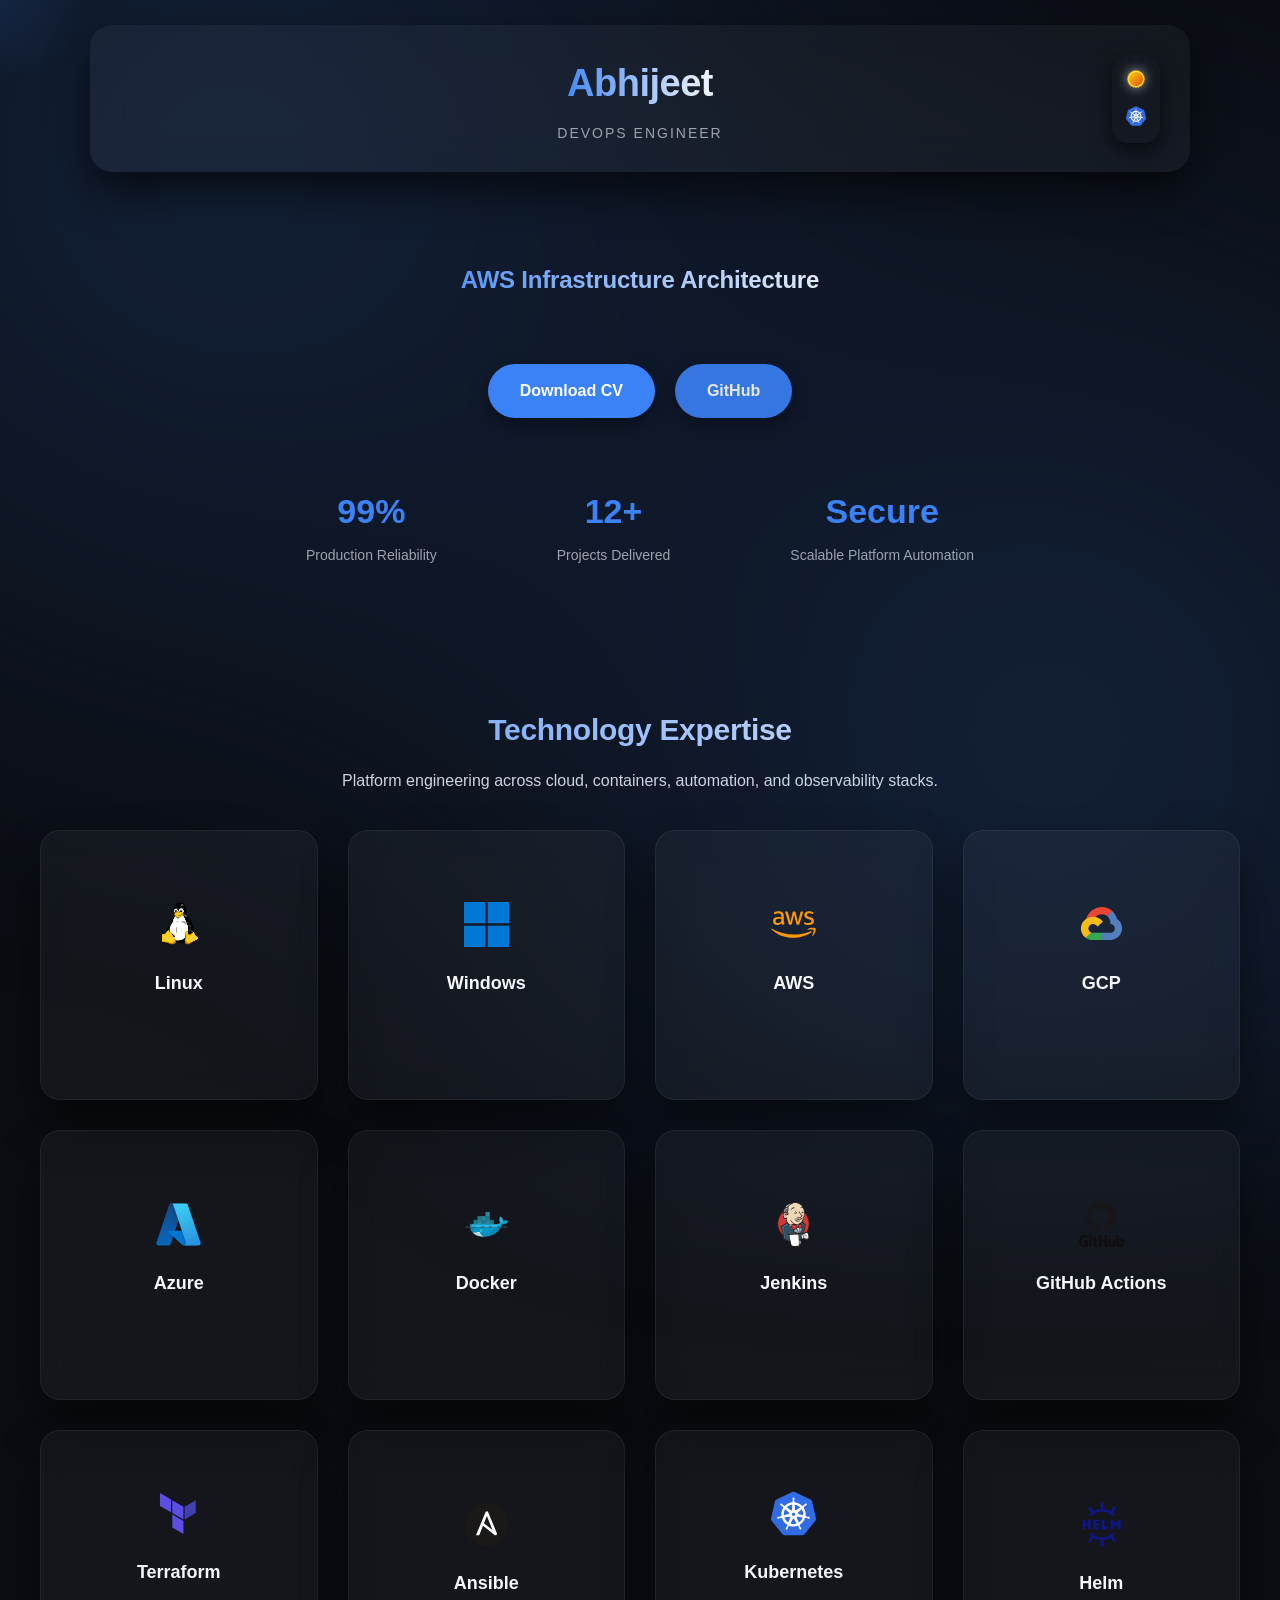
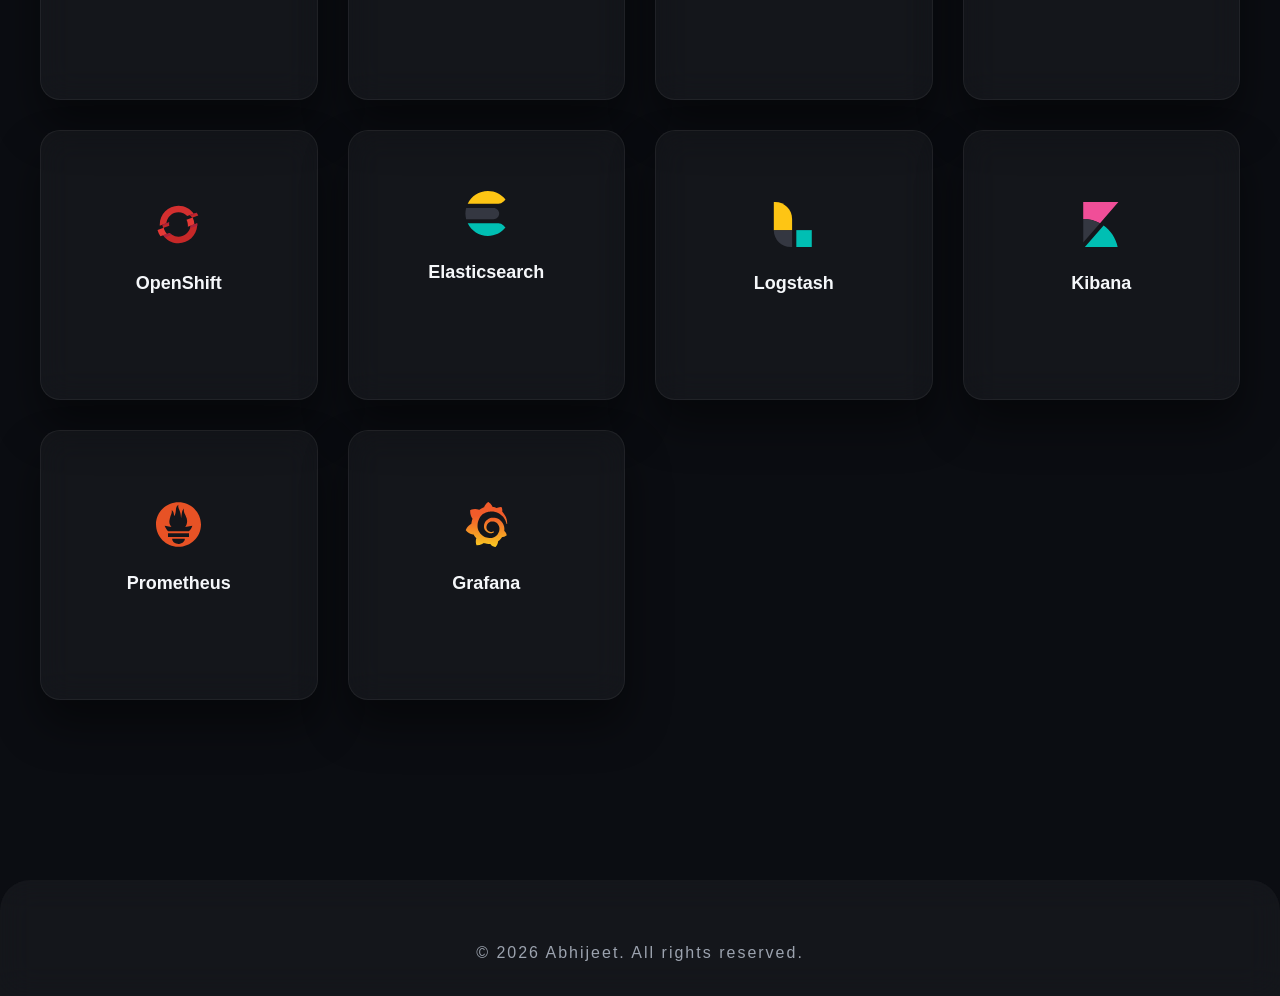
==== commit 54dbe8ec: "Add files via upload" ====
--- a/index.html
+++ b/index.html
@@ -1,84 +1,499 @@
 <!DOCTYPE html>
 <html lang="en">
+
 <head>
   <meta charset="UTF-8">
   <title>Abhijeet | DevOps Engineer</title>
-
   <meta name="viewport" content="width=device-width, initial-scale=1.0">
-
-  <link href="https://fonts.googleapis.com/css2?family=IBM+Plex+Sans:wght@400;600;700&display=swap" rel="stylesheet">
+  <meta name="description"
+    content="Mid-Level DevOps Engineer specializing in Secure & Scalable Platform Automation, Kubernetes, OpenShift, and AWS.">
+
+  <!-- Theme Color -->
+  <meta name="theme-color" content="#0b0d12">
+
+  <!-- Font Optimization -->
+  <link rel="preconnect" href="https://fonts.googleapis.com">
+  <link rel="preconnect" href="https://fonts.gstatic.com" crossorigin>
+  <link href="https://fonts.googleapis.com/css2?family=Space+Grotesk:wght@500;600;700&family=Inter:wght@400;500;600&display=swap" rel="stylesheet">
   <link rel="stylesheet" href="style.css">
 </head>
 
 <body>
 
-<header class="navbar">
-  <div class="header-glass">
+  <!-- Cursor Glow -->
+  <div class="cursor-glow"></div>
+
+  <!-- ================= HEADER ================= -->
+ <header class="navbar">
+  <div class="header-glass header-center">
+
     <div class="brand">
       <h1>Abhijeet</h1>
       <p class="designation">DevOps Engineer</p>
     </div>
+
+    <div class="toggle-capsule">
+      <button id="themeToggle" aria-label="Toggle Theme">
+      <img id="themeIcon" src="assets/icons/sun.svg" alt="Theme Icon">
+    </button>
+
+      <button id="accentToggle" aria-label="Toggle Accent">
+        <img id="accentIcon" src="assets/icons/kubernetes.svg" alt="Accent Theme">
+      </button>
+    </div>
+
   </div>
 </header>
 
-<main>
-
-<!-- ================= HERO ================= -->
-<section class="hero">
-  <div class="hero-inner">
-    <p class="hero-sub">
-      <span id="dynamicTagline"></span>
-    </p>
-  </div>
-</section>
-
-<!-- ================= ORBIT ================= -->
-<section class="orbit-section">
-
-  <h2 class="orbit-title">Technology Ecosystem</h2>
-
-  <div class="orbit-container">
-    <div class="orbit-ring" id="orbitRing">
-
-      <!-- 21 ITEMS -->
-      <div class="orbit-item" data-tech="Linux"><img src="assets/icons/linux.svg"></div>
-      <div class="orbit-item" data-tech="Windows"><img src="assets/icons/windows.svg"></div>
-      <div class="orbit-item" data-tech="AWS"><img src="assets/icons/aws.svg"></div>
-      <div class="orbit-item" data-tech="GCP"><img src="assets/icons/gcp.svg"></div>
-      <div class="orbit-item" data-tech="Azure"><img src="assets/icons/azure.svg"></div>
-
-      <div class="orbit-item" data-tech="Docker"><img src="assets/icons/docker.svg"></div>
-      <div class="orbit-item" data-tech="Kubernetes"><img src="assets/icons/kubernetes.svg"></div>
-      <div class="orbit-item" data-tech="Helm"><img src="assets/icons/helm.svg"></div>
-      <div class="orbit-item" data-tech="OpenShift"><img src="assets/icons/openshift.svg"></div>
-
-      <div class="orbit-item" data-tech="Jenkins"><img src="assets/icons/jenkins.svg"></div>
-      <div class="orbit-item" data-tech="GitHub Actions"><img src="assets/icons/github.svg"></div>
-
-      <div class="orbit-item" data-tech="Terraform"><img src="assets/icons/terraform.svg"></div>
-      <div class="orbit-item" data-tech="Ansible"><img src="assets/icons/ansible.svg"></div>
-
-      <div class="orbit-item" data-tech="Elasticsearch"><img src="assets/icons/elasticsearch.svg"></div>
-      <div class="orbit-item" data-tech="Logstash"><img src="assets/icons/logstash.svg"></div>
-      <div class="orbit-item" data-tech="Kibana"><img src="assets/icons/kibana.svg"></div>
-
-      <div class="orbit-item" data-tech="Prometheus"><img src="assets/icons/prometheus.svg"></div>
-      <div class="orbit-item" data-tech="Grafana"><img src="assets/icons/grafana.svg"></div>
-
-      <div class="orbit-item" data-tech="Python"><img src="assets/icons/python.svg"></div>
-      <div class="orbit-item" data-tech="AI"><img src="assets/icons/ai.svg"></div>
-      <div class="orbit-item" data-tech="AIOps"><img src="assets/icons/aiops.svg"></div>
-
+  <!-- ================= MAIN ================= -->
+  <main>
+
+    <!-- HERO -->
+    <section class="hero">
+      <div class="hero-inner">
+
+        <h2 id="typing"></h2>
+
+        <p class="hero-sub">
+         <span id="dynamicTagline"></span>
+        </p>
+
+        <div class="cta">
+          <a href="resume.pdf" class="btn primary" download>Download CV</a>
+          <a href="https://github.com/jgd-abhi"
+             target="_blank"
+             rel="noopener noreferrer"
+             class="btn secondary">
+            GitHub
+          </a>
+        </div>
+
+        <div class="stats">
+          <div class="stat">
+            <h3>99%</h3>
+            <span>Production Reliability</span>
+          </div>
+
+          <div class="stat">
+            <h3>12+</h3>
+            <span>Projects Delivered</span>
+          </div>
+
+          <div class="stat">
+            <h3>Secure</h3>
+            <span>Scalable Platform Automation</span>
+          </div>
+        </div>
+
+      </div>
+    </section>
+
+    <!-- ================= TECHNOLOGY SECTION ================= -->
+    <section class="tech-section">
+      <h2>Technology Expertise</h2>
+        <p class="tech-intro">
+          Platform engineering across cloud, containers, automation, and observability stacks.
+        </p>
+
+      <div class="tech-grid">
+
+        <!-- TEMPLATE STRUCTURE USED FOR ALL CARDS -->
+
+        <!-- Linux -->
+        <div class="tech-card">
+          <div class="card-inner">
+            <div class="card-front">
+              <img src="assets/icons/linux.svg" alt="Linux">
+              <h3>Linux</h3>
+              <p class="tagline">Hardened infrastructure backbone</p>
+            </div>
+            <div class="card-back">
+              <ul>
+                <li>Enterprise system hardening</li>
+                <li>Shell automation scripting</li>
+                <li>Service & process management</li>
+                <li>Performance optimization</li>
+                <li>Log troubleshooting & monitoring</li>
+              </ul>
+            </div>
+          </div>
+        </div>
+
+        <!-- Windows -->
+        <div class="tech-card">
+          <div class="card-inner">
+            <div class="card-front">
+              <img src="assets/icons/windows.svg" alt="Windows">
+              <h3>Windows</h3>
+              <p class="tagline">Hybrid infrastructure operations</p>
+            </div>
+            <div class="card-back">
+              <ul>
+                <li>Windows Server management</li>
+                <li>PowerShell automation</li>
+                <li>Patch & update lifecycle</li>
+                <li>Active Directory fundamentals</li>
+                <li>Network configuration</li>
+              </ul>
+            </div>
+          </div>
+        </div>
+
+        <!-- AWS -->
+        <div class="tech-card">
+          <div class="card-inner">
+            <div class="card-front">
+              <img src="assets/icons/aws.svg" alt="AWS">
+              <h3>AWS</h3>
+              <p class="tagline">Cloud-native HA architecture</p>
+            </div>
+            <div class="card-back">
+              <ul>
+                <li>VPC & networking design</li>
+                <li>EC2 autoscaling</li>
+                <li>IAM least privilege model</li>
+                <li>Load balancers & HA</li>
+                <li>RDS performance tuning</li>
+              </ul>
+            </div>
+          </div>
+        </div>
+
+        <!-- GCP -->
+        <div class="tech-card">
+          <div class="card-inner">
+            <div class="card-front">
+              <img src="assets/icons/gcp.svg" alt="GCP">
+              <h3>GCP</h3>
+              <p class="tagline">Multi-cloud workload exposure</p>
+            </div>
+            <div class="card-back">
+              <ul>
+                <li>Compute Engine provisioning</li>
+                <li>IAM policies & roles</li>
+                <li>Firewall rule configuration</li>
+                <li>Container workloads</li>
+                <li>Hybrid integrations</li>
+              </ul>
+            </div>
+          </div>
+        </div>
+
+        <!-- Azure -->
+        <div class="tech-card">
+          <div class="card-inner">
+            <div class="card-front">
+              <img src="assets/icons/azure.svg" alt="Azure">
+              <h3>Azure</h3>
+              <p class="tagline">Enterprise cloud services</p>
+            </div>
+            <div class="card-back">
+              <ul>
+                <li>Virtual Machine deployment</li>
+                <li>Resource group management</li>
+                <li>Networking fundamentals</li>
+                <li>Hybrid architecture exposure</li>
+                <li>Cloud service integrations</li>
+              </ul>
+            </div>
+          </div>
+        </div>
+
+        <!-- Docker -->
+        <div class="tech-card">
+          <div class="card-inner">
+            <div class="card-front">
+              <img src="assets/icons/docker.svg" alt="Docker">
+              <h3>Docker</h3>
+              <p class="tagline">Container runtime standardization</p>
+            </div>
+            <div class="card-back">
+              <ul>
+                <li>Multi-stage builds</li>
+                <li>Image optimization</li>
+                <li>Private registry integration</li>
+                <li>Container networking</li>
+                <li>Debugging containerized workloads</li>
+              </ul>
+            </div>
+          </div>
+        </div>
+
+        <!-- Jenkins -->
+        <div class="tech-card">
+          <div class="card-inner">
+            <div class="card-front">
+              <img src="assets/icons/jenkins.svg" alt="Jenkins">
+              <h3>Jenkins</h3>
+              <p class="tagline">CI/CD pipeline orchestration</p>
+            </div>
+            <div class="card-back">
+              <ul>
+                <li>Jenkinsfile pipelines</li>
+                <li>Plugin ecosystem integration</li>
+                <li>Credential management</li>
+                <li>Build automation</li>
+                <li>Deployment workflows</li>
+              </ul>
+            </div>
+          </div>
+        </div>
+
+        <!-- GitHub Actions -->
+        <div class="tech-card">
+          <div class="card-inner">
+            <div class="card-front">
+              <img src="assets/icons/github.svg" alt="GitHub Actions">
+              <h3>GitHub Actions</h3>
+              <p class="tagline">Cloud-native automation workflows</p>
+            </div>
+            <div class="card-back">
+              <ul>
+                <li>Workflow YAML design</li>
+                <li>STG → PROD promotion logic</li>
+                <li>Secrets management</li>
+                <li>Branch-based triggers</li>
+                <li>Reusable workflow modules</li>
+              </ul>
+            </div>
+          </div>
+        </div>
+
+        <!-- Terraform -->
+        <div class="tech-card">
+          <div class="card-inner">
+            <div class="card-front">
+              <img src="assets/icons/terraform.svg" alt="Terraform">
+              <h3>Terraform</h3>
+              <p class="tagline">Infrastructure as Code modular design</p>
+            </div>
+            <div class="card-back">
+              <ul>
+                <li>Reusable module architecture</li>
+                <li>Remote state management</li>
+                <li>Multi-environment configuration</li>
+                <li>Cloud resource provisioning</li>
+                <li>Secure resource lifecycle</li>
+              </ul>
+            </div>
+          </div>
+        </div>
+
+                <!-- Ansible -->
+        <div class="tech-card">
+          <div class="card-inner">
+            <div class="card-front">
+              <img src="assets/icons/ansible.svg" alt="Ansible">
+              <h3>Ansible</h3>
+              <p class="tagline">Agentless configuration management</p>
+            </div>
+            <div class="card-back">
+              <ul>
+                <li>Playbook-driven automation</li>
+                <li>Inventory-based orchestration</li>
+                <li>Role & module structuring</li>
+                <li>Idempotent configuration control</li>
+                <li>Server provisioning workflows</li>
+              </ul>
+            </div>
+          </div>
+        </div>
+
+
+        <!-- Kubernetes -->
+        <div class="tech-card">
+          <div class="card-inner">
+            <div class="card-front">
+              <img src="assets/icons/kubernetes.svg" alt="Kubernetes">
+              <h3>Kubernetes</h3>
+              <p class="tagline">Production-grade orchestration platform</p>
+            </div>
+            <div class="card-back">
+              <ul>
+                <li>Deployments & services</li>
+                <li>Ingress & networking</li>
+                <li>RBAC configuration</li>
+                <li>Helm releases</li>
+                <li>Cluster troubleshooting</li>
+              </ul>
+            </div>
+          </div>
+        </div>
+
+        <!-- Helm -->
+        <div class="tech-card">
+          <div class="card-inner">
+            <div class="card-front">
+              <img src="assets/icons/helm.svg" alt="Helm">
+              <h3>Helm</h3>
+              <p class="tagline">Kubernetes package management</p>
+            </div>
+            <div class="card-back">
+              <ul>
+                <li>Chart templating</li>
+                <li>Release versioning</li>
+                <li>Values override strategy</li>
+                <li>Environment configs</li>
+                <li>Package lifecycle control</li>
+              </ul>
+            </div>
+          </div>
+        </div>
+
+        <!-- OpenShift -->
+        <div class="tech-card">
+          <div class="card-inner">
+            <div class="card-front">
+              <img src="assets/icons/openshift.svg" alt="OpenShift">
+              <h3>OpenShift</h3>
+              <p class="tagline">Enterprise Kubernetes with security</p>
+            </div>
+            <div class="card-back">
+              <ul>
+                <li>Routes & SCC configuration</li>
+                <li>Operator lifecycle management</li>
+                <li>Cluster administration</li>
+                <li>CI/CD integration</li>
+                <li>Security posture awareness</li>
+              </ul>
+            </div>
+          </div>
+        </div>
+                
+                <!-- Elasticsearch -->
+        <div class="tech-card">
+          <div class="card-inner">
+            <div class="card-front">
+              <img src="assets/icons/elasticsearch.svg" alt="Elasticsearch">
+              <h3>Elasticsearch</h3>
+              <p class="tagline">Distributed search & log indexing engine</p>
+            </div>
+            <div class="card-back">
+              <ul>
+                <li>Cluster-based log indexing</li>
+                <li>Shard & replica configuration</li>
+                <li>Index lifecycle management (ILM)</li>
+                <li>Query optimization & filtering</li>
+                <li>Production log analytics</li>
+              </ul>
+            </div>
+          </div>
+        </div>
+
+                <!-- Logstash -->
+        <div class="tech-card">
+          <div class="card-inner">
+            <div class="card-front">
+              <img src="assets/icons/logstash.svg" alt="Logstash">
+              <h3>Logstash</h3>
+              <p class="tagline">Log pipeline processing engine</p>
+            </div>
+            <div class="card-back">
+              <ul>
+                <li>Pipeline configuration</li>
+                <li>Input/output plugin integration</li>
+                <li>Log parsing & transformation</li>
+                <li>Filter-based enrichment</li>
+                <li>Centralized log forwarding</li>
+              </ul>
+            </div>
+          </div>
+        </div>
+
+                <!-- Kibana -->
+        <div class="tech-card">
+          <div class="card-inner">
+            <div class="card-front">
+              <img src="assets/icons/kibana.svg" alt="Kibana">
+              <h3>Kibana</h3>
+              <p class="tagline">Operational log visualization platform</p>
+            </div>
+            <div class="card-back">
+              <ul>
+                <li>Custom dashboard creation</li>
+                <li>Log search & filtering</li>
+                <li>Visualization panels</li>
+                <li>Monitoring system behavior</li>
+                <li>Production incident analysis</li>
+              </ul>
+            </div>
+          </div>
+        </div>
+
+
+        <!-- Prometheus -->
+        <div class="tech-card">
+          <div class="card-inner">
+            <div class="card-front">
+              <img src="assets/icons/prometheus.svg" alt="Prometheus">
+              <h3>Prometheus</h3>
+              <p class="tagline">Metrics-based monitoring engine</p>
+            </div>
+            <div class="card-back">
+              <ul>
+                <li>Time-series metric collection</li>
+                <li>Service scraping configuration</li>
+                <li>Alertmanager integration</li>
+                <li>Kubernetes metrics monitoring</li>
+                <li>Performance & resource tracking</li>
+              </ul>
+            </div>
+          </div>
+        </div>
+
+        <!-- Grafana -->
+        <div class="tech-card">
+          <div class="card-inner">
+            <div class="card-front">
+              <img src="assets/icons/grafana.svg" alt="Grafana">
+              <h3>Grafana</h3>
+              <p class="tagline">Operational data visualization</p>
+            </div>
+            <div class="card-back">
+              <ul>
+                <li>Custom dashboard creation</li>
+                <li>Prometheus data source integration</li>
+                <li>Production alert visualization</li>
+                <li>Cluster performance insights</li>
+                <li>Real-time infrastructure analytics</li>
+              </ul>
+            </div>
+          </div>
+        </div>
+
+      
     </div>
-  </div>
-
-  <!-- Chat Card -->
-  <div id="techPopup" class="tech-popup"></div>
-
-</section>
-
-</main>
-
-<script src="script.js"></script>
+    </section>
+
+  </main>
+
+  <!-- ================= FOOTER ================= -->
+  <footer class="footer">
+    <!-- <div class="footer-container">
+
+      <div class="footer-left">
+        <h3>Abhijeet</h3>
+        <p>DevOps Engineer</p>
+      </div>
+
+      <div class="footer-right">
+        <a href="resume.pdf" download>Download CV</a>
+        <a href="https://github.com/jgd-abhi"
+           target="_blank"
+           rel="noopener noreferrer">
+          GitHub
+        </a>
+      </div>
+
+    </div> -->
+
+    <div class="footer-bottom">
+      <p>© 2026 Abhijeet. All rights reserved.</p>
+    </div>
+  </footer>
+
+  <!-- JS -->
+  <script src="script.js" defer></script>
+
 </body>
 </html>
--- a/style.css
+++ b/style.css
@@ -1,116 +1,835 @@
+/* ================= ROOT THEME VARIABLES ================= */
+
+:root {
+  --bg: #0b0d12;
+  --card: #141821;
+  --glass: rgba(255,255,255,0.04);
+  --accent: #3b82f6;
+  --text: #f5f7fa;
+  --muted: #9ca3af;
+  --shadow: rgba(0,0,0,0.6);
+}
+
+body.light {
+  --bg: #ffffff;
+  --card: #f5f7fa;
+  --glass: rgba(0,0,0,0.04);
+  --text: #111827;
+  --muted: #6b7280;
+  --shadow: rgba(0,0,0,0.12);
+}
+
+/* Push entire content below fixed navbar */
+main {
+  padding-top: 240px; /* adjust based on header height */
+}
+
+/* ================= GLOBAL ================= */
+
+* {
+  margin: 0;
+  padding: 0;
+  box-sizing: border-box;
+}
+
 body {
   font-family: 'IBM Plex Sans', sans-serif;
-  background: #0b0d12;
-  color: #fff;
-  margin: 0;
-}
-
-/* ================= TITLE ================= */
-
-.orbit-title {
-  text-align: center;
-  font-size: 34px;
-  font-weight: 700;
-  margin-bottom: 40px;
-
-  background: linear-gradient(90deg,#3b82f6,#ffffff);
-  -webkit-background-clip: text;
-  -webkit-text-fill-color: transparent;
-}
-
-/* ================= ORBIT ================= */
-
-.orbit-section {
-  padding: 80px 20px;
-  text-align: center;
-}
-
-.orbit-container {
+  background: var(--bg);
+  color: var(--text);
+  transition: background 0.4s ease, color 0.4s ease;
+  line-height: 1.6;
   position: relative;
-  width: 500px;
-  height: 500px;
-  margin: auto;
-}
-
-.orbit-ring {
-  width: 100%;
-  height: 100%;
+  overflow-x: hidden;
+}
+
+body.light .card-front {
+  background: rgba(255,255,255,0.65);
+  backdrop-filter: blur(14px);
+  border: 1px solid rgba(0,0,0,0.05);
+}
+
+* {
+  transition:
+    background 0.3s ease,
+    color 0.3s ease,
+    border-color 0.3s ease;
+}
+
+.tech-card {
+  transition:
+    transform 0.25s cubic-bezier(.2,.8,.2,1),
+    box-shadow 0.25s ease;
+}
+
+/* ================= PREMIUM DEPTH BACKGROUND ================= */
+
+body::before {
+  content: "";
+  position: fixed;
+  top: -30%;
+  left: -30%;
+  width: 160%;
+  height: 160%;
+  background:
+    radial-gradient(circle at 30% 30%, var(--accent) 0%, transparent 45%),
+    radial-gradient(circle at 70% 70%, var(--accent) 0%, transparent 45%);
+  opacity: 0.18;
+  filter: blur(120px);
+  animation: gradientShift 18s ease-in-out infinite alternate;
+  z-index: -1;
+}
+
+@keyframes gradientShift {
+  0% { transform: translate(0px, 0px); }
+  100% { transform: translate(-60px, 40px); }
+}
+
+/* ================= GLASS HEADER ================= */
+
+.navbar {
+  position: fixed;
+  top: 25px;
+  left: 50%;
+  transform: translateX(-50%);
+  width: 92%;
+  max-width: 1100px;
+  z-index: 1000;
+}
+
+/* ================= CENTERED HEADER ================= */
+
+.header-glass {
   position: relative;
-  animation: spin 25s linear infinite;
-}
-
-@keyframes spin {
-  from { transform: rotate(0deg); }
-  to { transform: rotate(360deg); }
-}
-
-/* ITEMS */
-.orbit-item {
-  position: absolute;
-  top: 50%;
-  left: 50%;
-
-  width: 90px;
-  height: 90px;
-
-  margin: -45px;
-
-  border-radius: 50%;
-  background: rgba(255,255,255,0.05);
-
+  backdrop-filter: blur(18px);
+  background: var(--glass);
+  border-radius: 22px;
+  padding: 28px 40px;
   display: flex;
   justify-content: center;
   align-items: center;
-
-  transition: all 0.3s ease;
-  cursor: pointer;
-}
-
-.orbit-item img {
-  width: 55px;
-}
-
-/* HOVER POP */
-.orbit-item:hover {
-  transform: scale(1.3) !important;
-  z-index: 10;
-  box-shadow: 0 0 25px #3b82f6;
-}
-
-/* ================= POPUP ================= */
-
-.tech-popup {
+  box-shadow: 0 18px 40px var(--shadow);
+}
+
+.brand {
+  text-align: center;
+}
+
+/* ================= BRAND NAME ================= */
+
+.brand h1 {
+  font-family: 'IBM Plex Sans', sans-serif;
+  font-size: 38px;
+  font-weight: 700;
+  letter-spacing: -0.5px;
+}
+
+/* Dark Mode */
+body:not(.light) .brand h1 {
+  background: linear-gradient(
+    90deg,
+    var(--accent),
+    #ffffff
+  );
+  -webkit-background-clip: text;
+  -webkit-text-fill-color: transparent;
+}
+
+/* Light Mode */
+body.light .brand h1 {
+  background: linear-gradient(
+    90deg,
+    var(--accent),
+    #111827
+  );
+  -webkit-background-clip: text;
+  -webkit-text-fill-color: transparent;
+}
+
+.designation {
+  margin-top: 8px;
+  font-family: 'IBM Plex Sans', sans-serif;
+  font-size: 14px;
+  letter-spacing: 2px;
+  text-transform: uppercase;
+  color: var(--muted);
+}
+
+/* Toggle fixed right but not affecting center */
+.toggle-capsule {
+  position: absolute;
+  right: 30px;
+  display: flex;
+  flex-direction: column;
+  gap: 12px;
+  padding: 12px;
+  border-radius: 14px;
+  background: var(--card);
+  box-shadow: 0 8px 20px var(--shadow);
+}
+
+/* ================= TOGGLE ================= */
+
+.toggle-capsule {
+  display: flex;
+  flex-direction: column;
+  gap: 14px;
+  padding: 14px;
+  border-radius: 16px;
+  background: var(--card);
+  box-shadow: 0 8px 20px var(--shadow);
+}
+
+.toggle-capsule button {
+  background: none;
+  border: none;
+  cursor: poIBM Plex Sans;
+  font-size: 12px;
+  transition: transform 0.3s ease, filter 0.3s ease;
+}
+
+.toggle-capsule button:hover {
+  transform: scale(1.15);
+  filter: brightness(1.2);
+}
+
+.toggle-capsule button:active {
+  transform: scale(0.9);
+}
+
+.toggle-capsule img {
+  width: 20px;
+  height: 20px;
+  transition: transform 0.3s ease, filter 0.3s ease;
+} 
+
+/* ================= THEME ICON ================= */
+
+#themeToggle img {
+  width: 20px;
+  height: 20px;
+  transition: transform 0.3s ease, filter 0.3s ease;
+}
+
+body.light #themeToggle img {
+  filter: drop-shadow(0 0 6px gold);
+}
+
+body:not(.light) #themeToggle img {
+  filter: drop-shadow(0 0 6px rgba(255,255,255,0.6));
+}
+
+#themeToggle:hover img {
+  transform: rotate(20deg) scale(1.1);
+}
+
+/* ================= HERO ================= */
+
+.hero {
+  padding-bottom: 90px;
+  display: flex;
+  justify-content: center;
+}
+
+.hero-inner {
+  max-width: 900px;
+  width: 100%;
+  text-align: center;
+}
+
+
+.hero h2 {
+  font-size: 32px;
+  font-weight: 700;
+}
+
+
+/* ================= HERO TAGLINE PREMIUM ================= */
+
+.hero-sub {
+  margin-top: 18px;
+  height: 45px;                /* lock height */
+  display: flex;
+  justify-content: center;
+  align-items: center;
+}
+
+/* ================= HERO TAGLINE ================= */
+
+#dynamicTagline {
+  min-width: 520px;
+  text-align: center;
+
+  font-family: 'IBM Plex Sans', sans-serif;
+  font-size: 24px;
+  font-weight: 900;
+  letter-spacing: -0.2px;
+
+  opacity: 1;
+  transform: translateY(0);
+  transition:
+    opacity 0.5s ease,
+    transform 0.5s cubic-bezier(.2,.8,.2,1);
+}
+
+/* Dark Mode */
+body:not(.light) #dynamicTagline {
+  background: linear-gradient(
+    90deg,
+    var(--accent),
+    #ffffff
+  );
+  -webkit-background-clip: text;
+  -webkit-text-fill-color: transparent;
+}
+
+/* Light Mode */
+body.light #dynamicTagline {
+  background: linear-gradient(
+    90deg,
+    var(--accent),
+    #1f2937
+  );
+  -webkit-background-clip: text;
+  -webkit-text-fill-color: transparent;
+}
+
+
+.cta {
+  margin-top: 45px;   /* increased spacing */
+  display: flex;
+  justify-content: center;
+  flex-wrap: wrap;
+}
+/* ================= BUTTONS ================= */
+
+.btn {
+  display: inline-block;
+  padding: 14px 32px;
+  margin: 16px 10px;
+
+  border-radius: 50px;
+  font-weight: 600;
+  text-decoration: none;
+
+  backdrop-filter: blur(14px);
+  background: rgba(255,255,255,0.06);
+  border: 1px solid rgba(255,255,255,0.08);
+
+  transition: all 0.25s ease;
+
+  box-shadow: 0 8px 20px rgba(0,0,0,0.35);
+}
+
+/* Filled Accent Button */
+.primary {
+  background: var(--accent);
+  border: none;
+  color: #fff;
+}
+
+/* Make GitHub also filled */
+.secondary {
+  background: var(--accent);
+  border: none;
+  color: #fff;
+  opacity: 0.9;
+}
+
+.secondary:hover {
+  opacity: 1;
+}
+
+.btn:hover {
+  transform: translateY(-4px);
+  box-shadow:
+    0 14px 28px rgba(0,0,0,0.45),
+    0 0 20px var(--accent);
+}
+
+.btn:active {
+  transform: translateY(1px);
+}
+
+/* 3D Press Effect */
+.btn:hover {
+  transform: translateY(-6px);
+  box-shadow:
+    0 18px 0 rgba(0,0,0,0.35),
+    0 30px 60px rgba(0,0,0,0.6);
+}
+
+.btn:active {
+  transform: translateY(6px);
+  box-shadow:
+    0 4px 0 rgba(0,0,0,0.35),
+    0 10px 20px rgba(0,0,0,0.4);
+}
+
+/* ================= STATS ================= */
+
+.stats {
+  display: flex;
+  justify-content: center;
+  gap: 120px;
+  margin-top: 50px;
+  flex-wrap: wrap;
+}
+
+.stat h3 {
+  font-size: 34px;
+  color: var(--accent);
+}
+
+.stat span {
+  display: block;
+  margin-top: 6px;
+  font-size: 14px;
+  color: var(--muted);
+}
+
+
+/* ================= TECH SECTION ================= */
+
+.tech-section {
+  padding: 50px 20px 80px;
+  text-align: center;
+}
+
+/* ================= TECHNOLOGY HEADING ================= */
+
+.tech-section h2 {
+  font-family: 'IBM Plex Sans', sans-serif;
+  font-size: 30px;
+  font-weight: 700;
+  letter-spacing: -0.3px;
+  margin-bottom: 14px;
+}
+
+/* Dark Mode */
+body:not(.light) .tech-section h2 {
+  background: linear-gradient(
+    90deg,
+    var(--accent),
+    #ffffff
+  );
+  -webkit-background-clip: text;
+  -webkit-text-fill-color: transparent;
+}
+
+/* Light Mode */
+body.light .tech-section h2 {
+  background: linear-gradient(
+    90deg,
+    var(--accent),
+    #1f2937
+  );
+  -webkit-background-clip: text;
+  -webkit-text-fill-color: transparent;
+}
+
+
+.tech-grid {
+  display: grid;
+  grid-template-columns: repeat(auto-fit, minmax(230px, 1fr));
+  gap: 30px;
+  max-width: 1200px;
+  margin: auto;
+}
+
+/* ================= TECH INTRO ================= */
+
+.tech-intro {
+  max-width: 720px;
+  margin: 0 auto 36px;
+
+  font-family: 'IBM Plex Sans', sans-serif;
+  font-size: 16px;
+  font-weight: 500;
+  line-height: 1.6;
+}
+
+/* Dark Mode */
+body:not(.light) .tech-intro {
+  color: #cbd5e1;
+}
+
+/* Light Mode */
+body.light .tech-intro {
+  color: #4b5563;
+}
+
+/* ================= FLIP CARDS CLEAN FINAL ================= */
+
+/* Glow overlay */
+.tech-card::after {
+  content: "";
+  position: absolute;
+  inset: 0;
+  border-radius: 20px;
+  background: linear-gradient(
+    120deg,
+    transparent,
+    rgba(255,255,255,0.08),
+    transparent
+  );
+  opacity: 0;
+  transition: opacity 0.4s ease;
+  pointer-events: none;
+}
+
+.tech-card:hover::after {
+  opacity: 1;
+}
+
+/* Card container */
+.tech-card {
+  position: relative;
+  perspective: 1400px;
+  height: 270px;
+}
+
+/* Inner flip wrapper */
+.card-inner {
+  position: relative;
+  width: 100%;
+  height: 100%;
+  transform-style: preserve-3d;
+  transition: transform 0.65s cubic-bezier(.2,.8,.2,1);
+}
+
+/* ================= CARD FACES ================= */
+
+.card-front,
+.card-back {
+  position: absolute;
+  width: 100%;
+  height: 100%;
+  padding: 28px;
+  border-radius: 20px;
+  backface-visibility: hidden;
+  -webkit-backface-visibility: hidden;
+}
+
+/* FRONT (Glass) */
+.card-front {
+  display: flex;
+  flex-direction: column;
+  align-items: center;
+  justify-content: center;
+
+  background: rgba(255,255,255,0.04);
+  backdrop-filter: blur(16px);
+  border: 1px solid rgba(255,255,255,0.06);
+  box-shadow: 0 25px 45px rgba(0,0,0,0.45);
+
+  transition: transform 0.3s ease, box-shadow 0.3s ease;
+}
+
+/* BACK (Solid readable surface) */
+.card-back {
+  background: var(--card);
+  border: 1px solid rgba(255,255,255,0.08);
+  box-shadow: 0 35px 60px rgba(0,0,0,0.6);
+  text-align: left;
+
+  /* Default rotation for Y flips */
+  transform: rotateY(180deg);
+}
+
+/* ================= DIRECTIONAL FLIP STATES ================= */
+
+/* LEFT */
+.tech-card.flip-left .card-inner {
+  transform: rotateY(-180deg) scale(1.02);
+}
+
+/* RIGHT */
+.tech-card.flip-right .card-inner {
+  transform: rotateY(180deg) scale(1.02);
+}
+
+/* TOP */
+.tech-card.flip-top .card-inner {
+  transform: rotateX(180deg) scale(1.02);
+}
+.tech-card.flip-top .card-back {
+  transform: rotateX(180deg);
+}
+
+/* BOTTOM */
+.tech-card.flip-bottom .card-inner {
+  transform: rotateX(-180deg) scale(1.02);
+}
+.tech-card.flip-bottom .card-back {
+  transform: rotateX(180deg);
+}
+
+/* ================= HOVER LIFT (DESKTOP ONLY) ================= */
+
+.tech-card:hover .card-front {
+  transform: translateY(-8px);
+  box-shadow:
+    0 30px 50px rgba(0,0,0,0.55),
+    0 0 18px var(--accent);
+  border-color: var(--accent);
+}
+
+/* ================= ICON ================= */
+
+.card-front img {
+  width: 45px;
+  margin-bottom: 16px;
+  animation: floatIcon 4s ease-in-out infinite;
+}
+
+/* ================= TITLE ================= */
+
+.card-front h3 {
+  font-size: 18px;
+  font-weight: 600;
+  margin-top: 6px;
+}
+
+/* ================= TAGLINE ================= */
+
+.tagline {
+  margin-top: 10px;
+  font-size: 13px;
+  color: var(--accent);
+  opacity: 0;
+  transition: opacity 0.3s ease;
+}
+
+.tech-card:hover .tagline {
+  opacity: 1;
+}
+
+/* ================= BACK CONTENT ================= */
+
+.card-back ul {
+  padding-left: 18px;
+  margin-top: 8px;
+}
+
+.card-back li {
+  margin-bottom: 10px;
+  font-size: 13px;
+  line-height: 1.5;
+  color: var(--text);
+}
+
+/* ================= FOOTER ================= */
+
+.footer {
+  padding: 60px 20px 30px;
+  margin-top: 100px;
+  backdrop-filter: blur(16px);
+  background: var(--glass);
+  border-radius: 30px 30px 0 0;
+  text-align: center;
+  font-family: 'IBM Plex Sans', sans-serif;
+}
+
+.footer-container {
+  display: flex;
+  justify-content: space-between;
+  max-width: 1100px;
+  margin: auto;
+  flex-wrap: wrap;
+  gap: 30px;
+}
+
+.footer-left h3 {
+  font-family: 'IBM Plex Sans', sans-serif;
+  font-weight: 600;
+  font-size: 18px;
+}
+
+.footer-left p,
+.footer-center p,
+.footer-bottom {
+  font-size: 16px;
+  letter-spacing: 2px;
+  color: var(--muted);
+}
+
+.footer-right a {
+  display: block;
+  margin: 6px 0;
+  text-decoration: none;
+  color: var(--accent);
+  font-weight: 600;
+}
+
+.footer-right a:hover {
+  text-decoration: underline;
+}
+
+/* ================= MICRO ANIMATIONS ================= */
+
+@keyframes floatIcon {
+  0% { transform: translateY(0px); }
+  50% { transform: translateY(-6px); }
+  100% { transform: translateY(0px); }
+}
+
+@keyframes accentPulse {
+  0% { box-shadow: 0 0 0px var(--accent); }
+  50% { box-shadow: 0 0 18px var(--accent); }
+  100% { box-shadow: 0 0 0px var(--accent); }
+}
+
+.glow-accent {
+  animation: accentPulse 1.2s ease-in-out;
+}
+
+/* ================= CURSOR GLOW ================= */
+
+.cursor-glow {
   position: fixed;
-  min-width: 220px;
-  max-width: 260px;
-
-  background: rgba(20,24,33,0.95);
-  backdrop-filter: blur(12px);
-
-  border-radius: 14px;
-  padding: 16px;
-
-  box-shadow: 0 20px 40px rgba(0,0,0,0.6);
-
-  opacity: 0;
+  width: 200px;
+  height: 200px;
+  border-radius: 50%;
   pointer-events: none;
-  transition: 0.3s ease;
-}
-
-.tech-popup.active {
-  opacity: 1;
-  pointer-events: auto;
-}
-
-.tech-popup h4 {
-  margin-bottom: 10px;
-}
-
-.tech-popup ul {
-  padding-left: 18px;
-}
-
-.tech-popup li {
-  font-size: 13px;
-  margin-bottom: 6px;
-}
+  background: radial-gradient(circle, var(--accent) 0%, transparent 60%);
+  opacity: 0.12;
+  transform: translate(-50%, -50%);
+  z-index: -1;
+}
+
+/* ================= RESPONSIVE ================= */
+
+@media (max-width: 768px) {
+  .header-glass {
+    flex-direction: column;
+    gap: 20px;
+  }
+
+  .stats {
+    gap: 45px;
+  }
+
+  .tech-grid {
+    gap: 30px;
+  }
+}
+
+@media (prefers-reduced-motion: reduce) {
+  body::before,
+  .card-front img {
+    animation: none !important;
+  }
+
+  .tech-card {
+    transition: none !important;
+  }
+}
+
+/* ================= MOBILE OPTIMIZATION ================= */
+
+@media (max-width: 768px) {
+
+  /* Navbar */
+  .navbar {
+    top: 15px;
+    width: 94%;
+  }
+
+  .header-glass {
+    padding: 18px 20px;
+  }
+
+  .brand h1 {
+    font-size: 28px;
+  }
+
+  .designation {
+    font-size: 12px;
+    letter-spacing: 1.5px;
+  }
+
+  /* Hero */
+  main {
+    padding-top: 180px;
+  }
+
+  #dynamicTagline {
+    min-width: unset;
+    width: 100%;
+    font-size: 15px;
+  }
+
+  .hero-sub {
+    height: auto;
+    padding: 0 12px;
+  }
+
+  .cta {
+    margin-top: 35px;
+    flex-direction: column;
+    align-items: center;
+  }
+
+  .btn {
+    width: 85%;
+    max-width: 280px;
+    margin: 10px 0;
+  }
+
+  /* Stats */
+  .stats {
+    gap: 40px;
+    margin-top: 40px;
+  }
+
+  .stat h3 {
+    font-size: 26px;
+  }
+
+  /* Tech Section */
+  .tech-section {
+    padding: 80px 16px;
+  }
+
+  .tech-grid {
+    grid-template-columns: 1fr;
+    gap: 22px;
+  }
+
+  .card-inner {
+    height: 240px;
+    transition: transform 0.45s ease; /* softer flip */
+  }
+
+  .card-front img {
+    width: 36px;
+  }
+
+  /* Disable heavy hover effects */
+  .tech-card:hover .card-front {
+    transform: none;
+    box-shadow: 0 15px 30px rgba(0,0,0,0.25);
+    border-color: rgba(255,255,255,0.08);
+  }
+
+  .card-front:hover {
+    box-shadow: 0 15px 30px rgba(0,0,0,0.25);
+  }
+
+  /* Reduce glow intensity */
+  .cursor-glow {
+    opacity: 0.06;
+    width: 140px;
+    height: 140px;
+  }
+
+  body::before {
+    opacity: 0.10;
+    filter: blur(90px);
+  }
+
+  /* Disable tilt */
+  .tech-card {
+    transform: none !important;
+  }
+}
